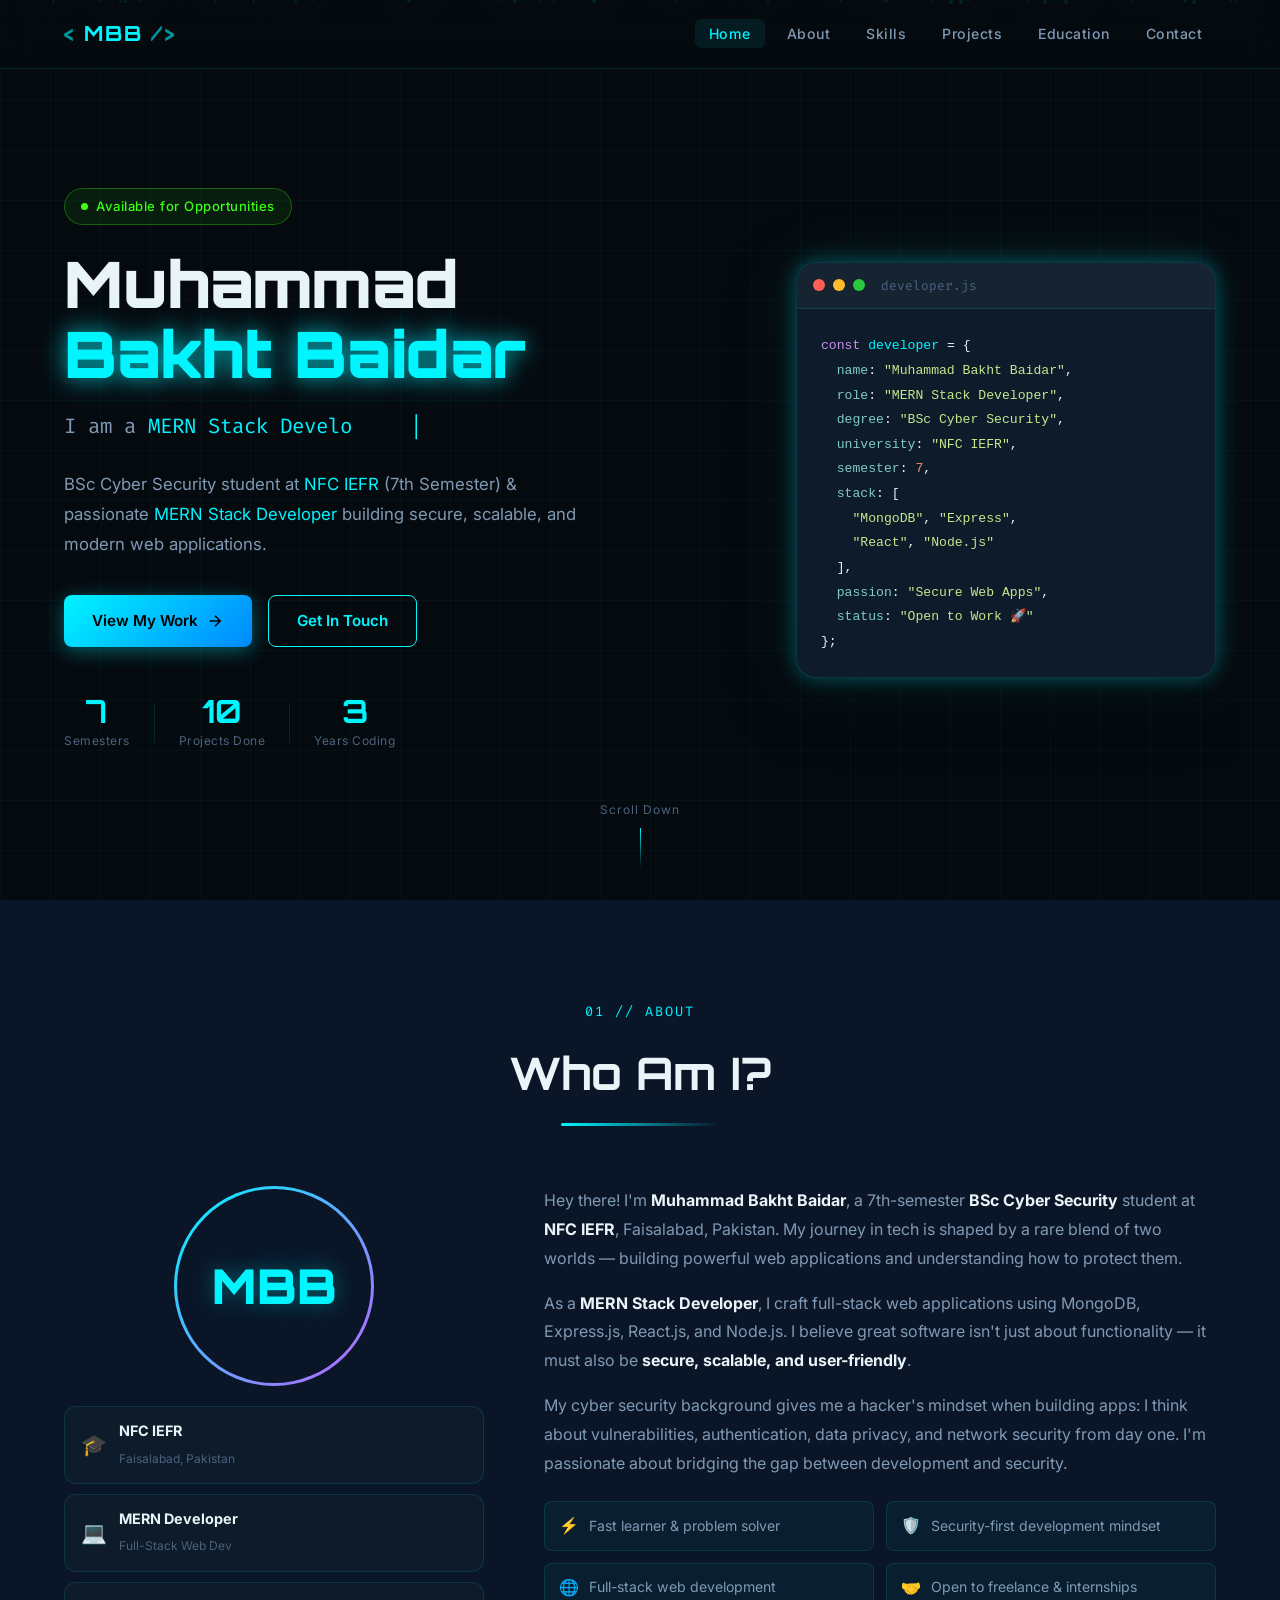
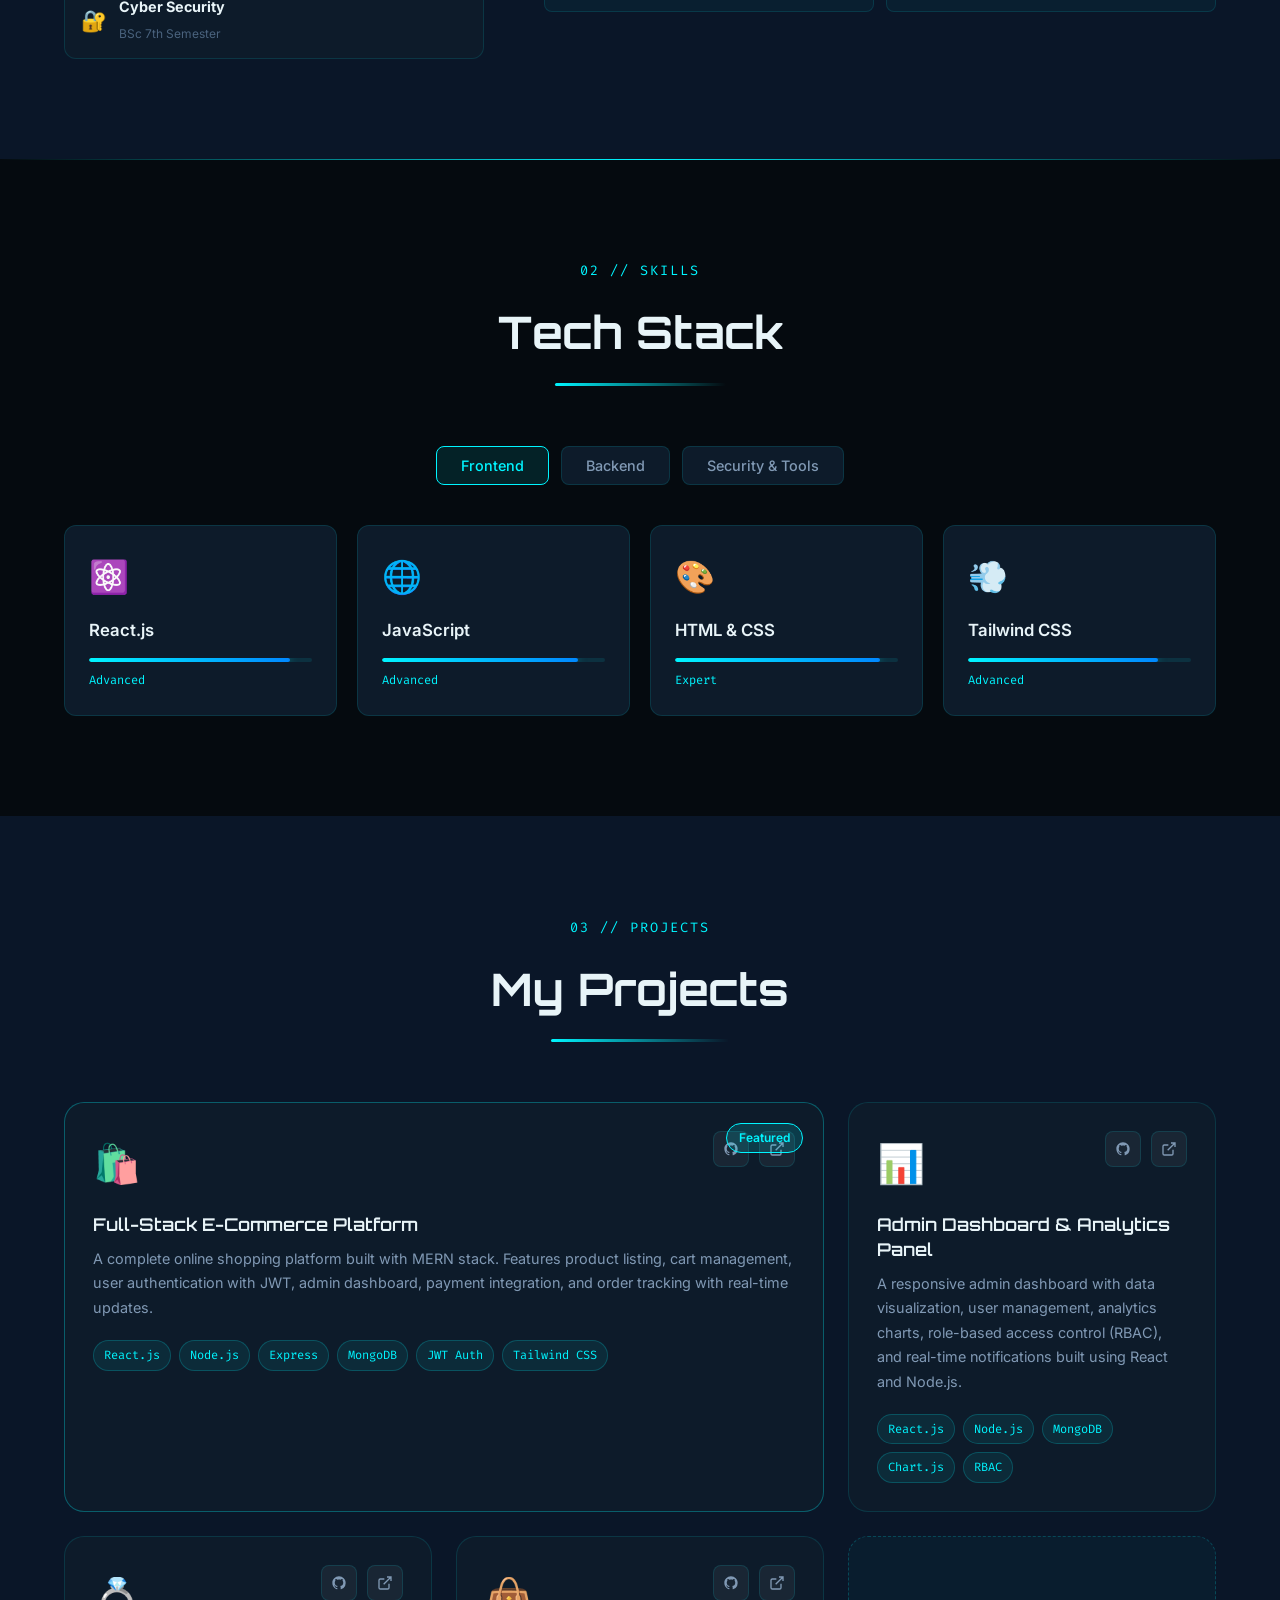
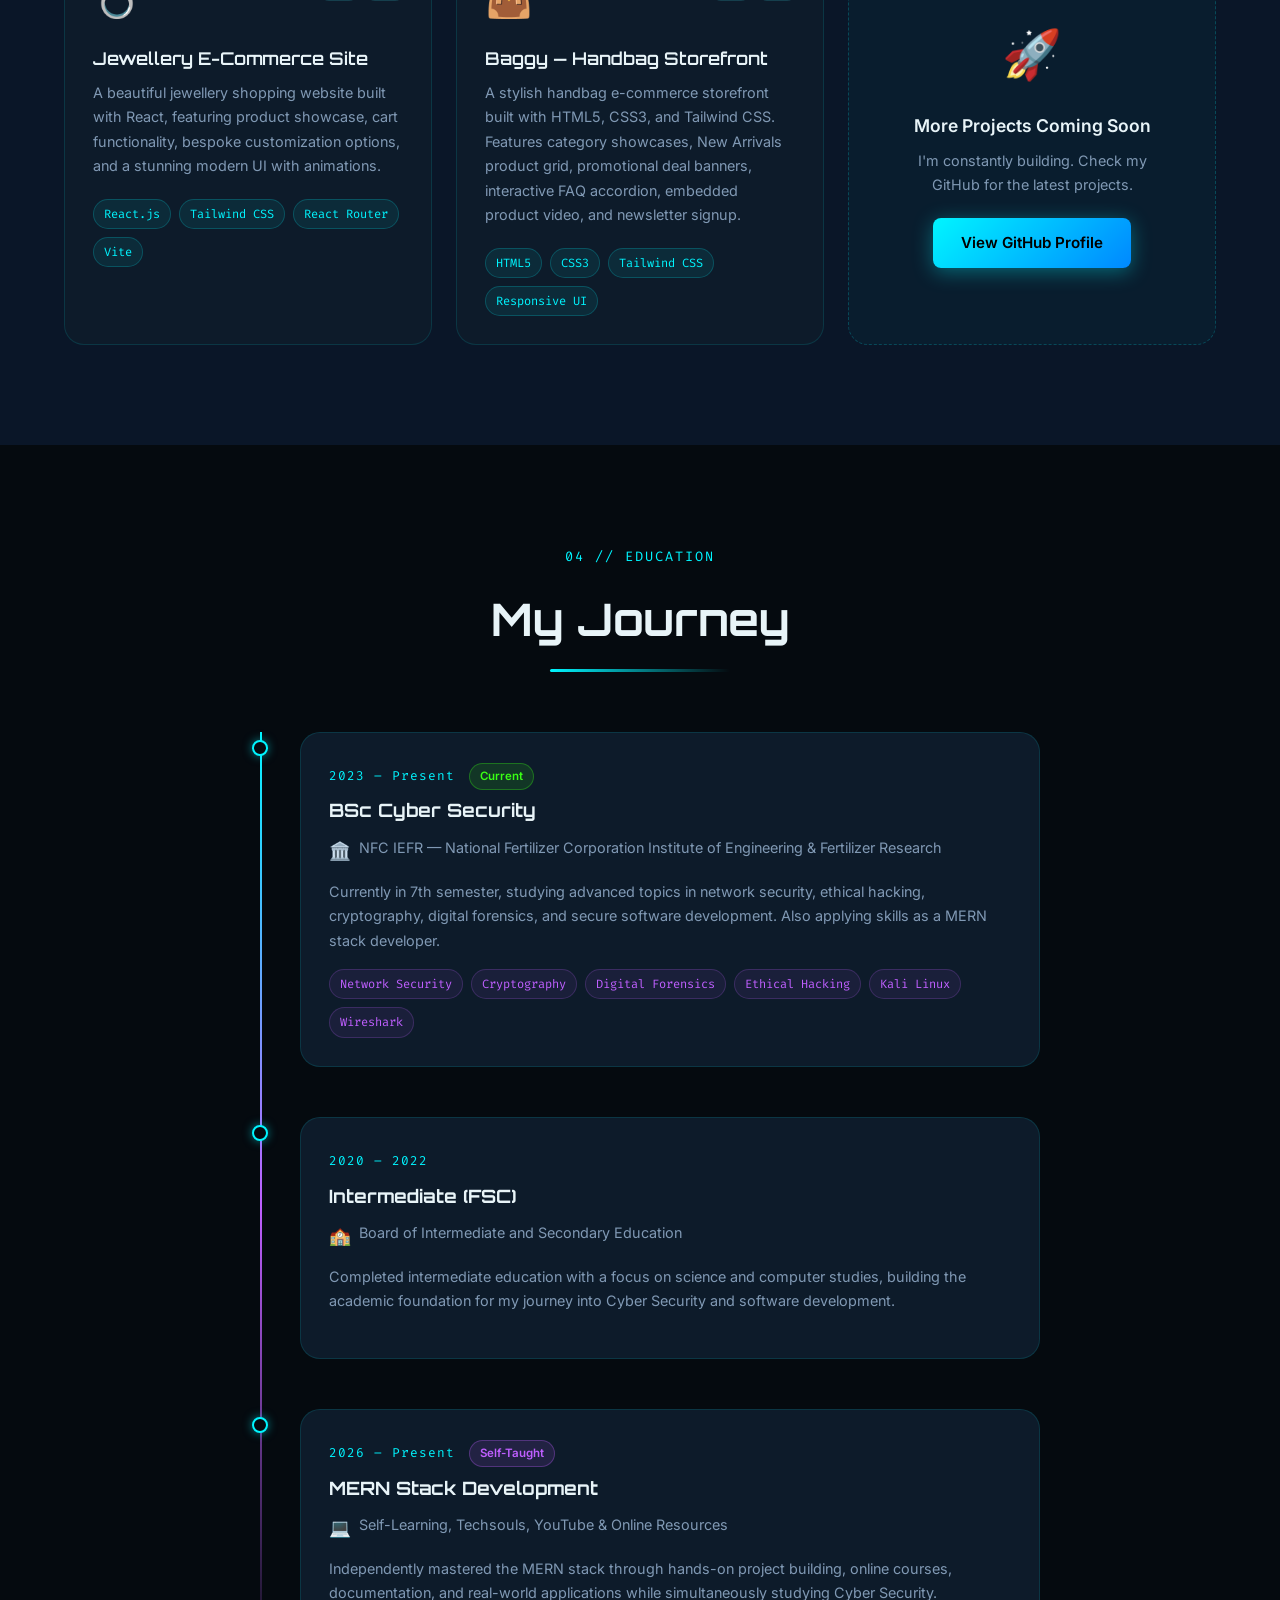
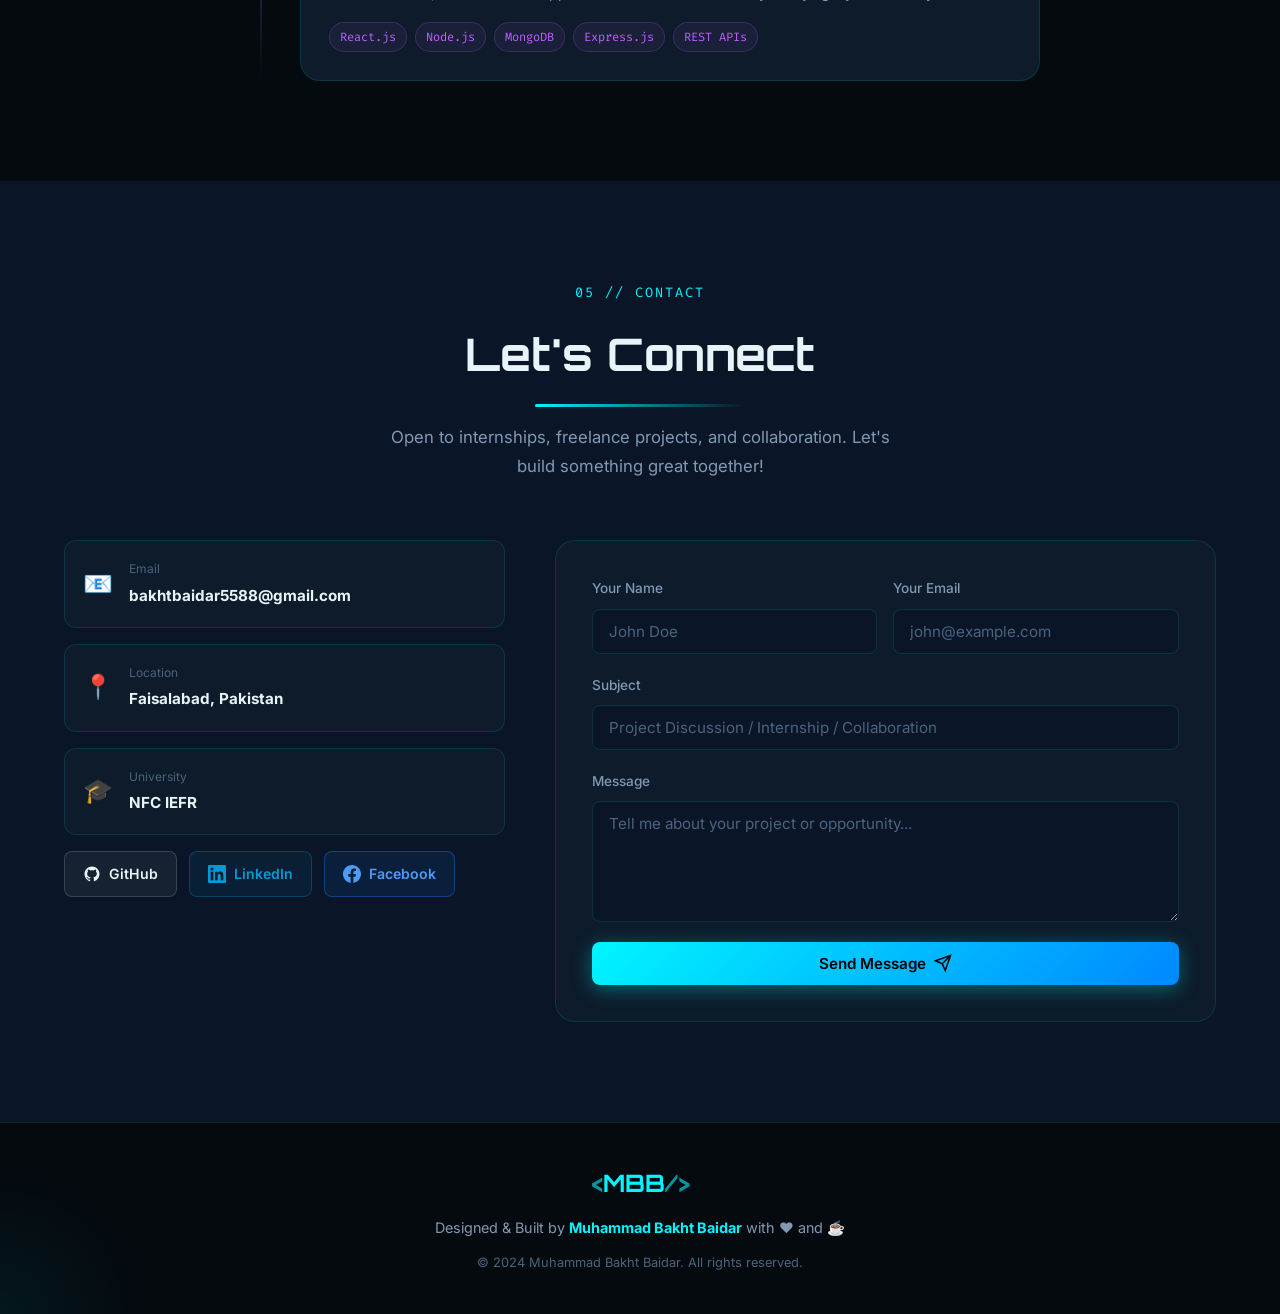
==== index.html @ 55dd8289 "Push portfolio site and Baggy storefront code" ====
<!DOCTYPE html>
<html lang="en">
<head>
  <meta charset="UTF-8" />
  <meta name="viewport" content="width=device-width, initial-scale=1.0" />
  <title>Muhammad Bakht Baidar | MERN Developer & Cyber Security</title>
  <meta name="description" content="Portfolio of Muhammad Bakht Baidar - MERN Stack Developer & BSc Cyber Security Student at NFC IEFR" />
  <link rel="preconnect" href="https://fonts.googleapis.com" />
  <link rel="preconnect" href="https://fonts.gstatic.com" crossorigin />
  <link href="https://fonts.googleapis.com/css2?family=Orbitron:wght@400;600;700;900&family=Inter:wght@300;400;500;600&family=Fira+Code:wght@400;500&display=swap" rel="stylesheet" />
  <link rel="stylesheet" href="style.css" />
</head>
<body>

  <!-- ===== NAVIGATION ===== -->
  <nav class="navbar" id="navbar">
    <div class="nav-container">
      <a href="#home" class="nav-logo">
        <span class="logo-bracket">&lt;</span>
        MBB
        <span class="logo-bracket">/&gt;</span>
      </a>
      <ul class="nav-links" id="navLinks">
        <li><a href="#home" class="nav-link active">Home</a></li>
        <li><a href="#about" class="nav-link">About</a></li>
        <li><a href="#skills" class="nav-link">Skills</a></li>
        <li><a href="#projects" class="nav-link">Projects</a></li>
        <li><a href="#education" class="nav-link">Education</a></li>
        <li><a href="#contact" class="nav-link">Contact</a></li>
      </ul>
      <button class="hamburger" id="hamburger" aria-label="Menu">
        <span></span><span></span><span></span>
      </button>
    </div>
  </nav>

  <!-- ===== HERO SECTION ===== -->
  <section class="hero" id="home">
    <!-- Animated grid background -->
    <div class="hero-grid"></div>
    <!-- Floating particles -->
    <div class="particles" id="particles"></div>

    <div class="hero-content">
      <div class="hero-badge">
        <span class="badge-dot"></span>
        Available for Opportunities
      </div>
      <h1 class="hero-title">
        <span class="title-line">Muhammad</span>
        <span class="title-line neon-text">Bakht Baidar</span>
      </h1>
      <div class="hero-roles">
        <span class="role-static">I am a&nbsp;</span>
        <span class="role-dynamic" id="roleText"></span>
        <span class="cursor-blink">|</span>
      </div>
      <p class="hero-description">
        BSc Cyber Security student at <span class="highlight">NFC IEFR</span> (7th Semester) & 
        passionate <span class="highlight">MERN Stack Developer</span> building secure, 
        scalable, and modern web applications.
      </p>
      <div class="hero-actions">
        <a href="#projects" class="btn btn-primary">
          <span>View My Work</span>
          <svg viewBox="0 0 24 24" fill="none" stroke="currentColor" stroke-width="2"><path d="M5 12h14M12 5l7 7-7 7"/></svg>
        </a>
        <a href="#contact" class="btn btn-outline">Get In Touch</a>
      </div>
      <div class="hero-stats">
        <div class="stat">
          <span class="stat-number" data-target="7">0</span>
          <span class="stat-label">Semesters</span>
        </div>
        <div class="stat-divider"></div>
        <div class="stat">
          <span class="stat-number" data-target="10">0</span>
          <span class="stat-label">Projects Done</span>
        </div>
        <div class="stat-divider"></div>
        <div class="stat">
          <span class="stat-number" data-target="3">0</span>
          <span class="stat-label">Years Coding</span>
        </div>
      </div>
    </div>

    <div class="hero-visual">
      <div class="code-window">
        <div class="code-titlebar">
          <span class="dot red"></span>
          <span class="dot yellow"></span>
          <span class="dot green"></span>
          <span class="file-name">developer.js</span>
        </div>
        <pre class="code-content"><code><span class="c-keyword">const</span> <span class="c-var">developer</span> = {
  <span class="c-prop">name</span>: <span class="c-str">"Muhammad Bakht Baidar"</span>,
  <span class="c-prop">role</span>: <span class="c-str">"MERN Stack Developer"</span>,
  <span class="c-prop">degree</span>: <span class="c-str">"BSc Cyber Security"</span>,
  <span class="c-prop">university</span>: <span class="c-str">"NFC IEFR"</span>,
  <span class="c-prop">semester</span>: <span class="c-num">7</span>,
  <span class="c-prop">stack</span>: [
    <span class="c-str">"MongoDB"</span>, <span class="c-str">"Express"</span>,
    <span class="c-str">"React"</span>, <span class="c-str">"Node.js"</span>
  ],
  <span class="c-prop">passion</span>: <span class="c-str">"Secure Web Apps"</span>,
  <span class="c-prop">status</span>: <span class="c-str">"Open to Work 🚀"</span>
};</code></pre>
      </div>
    </div>

    <div class="scroll-indicator">
      <span>Scroll Down</span>
      <div class="scroll-line"></div>
    </div>
  </section>

  <!-- ===== ABOUT SECTION ===== -->
  <section class="about section" id="about">
    <div class="container">
      <div class="section-header">
        <span class="section-tag">01 // About</span>
        <h2 class="section-title">Who Am I?</h2>
      </div>
      <div class="about-grid">
        <div class="about-avatar-wrap">
          <div class="avatar-ring">
            <div class="avatar-inner">
              <span class="avatar-initials">MBB</span>
            </div>
          </div>
          <div class="avatar-glow"></div>
          <div class="about-info-cards">
            <div class="info-card">
              <span class="info-icon">🎓</span>
              <div>
                <strong>NFC IEFR</strong>
                <small>Faisalabad, Pakistan</small>
              </div>
            </div>
            <div class="info-card">
              <span class="info-icon">💻</span>
              <div>
                <strong>MERN Developer</strong>
                <small>Full-Stack Web Dev</small>
              </div>
            </div>
            <div class="info-card">
              <span class="info-icon">🔐</span>
              <div>
                <strong>Cyber Security</strong>
                <small>BSc 7th Semester</small>
              </div>
            </div>
          </div>
        </div>
        <div class="about-text">
          <p class="about-bio">
            Hey there! I'm <strong>Muhammad Bakht Baidar</strong>, a 7th-semester 
            <strong>BSc Cyber Security</strong> student at <strong>NFC IEFR</strong>, Faisalabad, 
            Pakistan. My journey in tech is shaped by a rare blend of two worlds — 
            building powerful web applications and understanding how to protect them.
          </p>
          <p class="about-bio">
            As a <strong>MERN Stack Developer</strong>, I craft full-stack web applications 
            using MongoDB, Express.js, React.js, and Node.js. I believe great software 
            isn't just about functionality — it must also be <strong>secure, scalable, 
            and user-friendly</strong>.
          </p>
          <p class="about-bio">
            My cyber security background gives me a hacker's mindset when building apps: 
            I think about vulnerabilities, authentication, data privacy, and network security 
            from day one. I'm passionate about bridging the gap between development 
            and security.
          </p>
          <div class="about-highlights">
            <div class="highlight-item">
              <span class="highlight-icon">⚡</span>
              <span>Fast learner & problem solver</span>
            </div>
            <div class="highlight-item">
              <span class="highlight-icon">🛡️</span>
              <span>Security-first development mindset</span>
            </div>
            <div class="highlight-item">
              <span class="highlight-icon">🌐</span>
              <span>Full-stack web development</span>
            </div>
            <div class="highlight-item">
              <span class="highlight-icon">🤝</span>
              <span>Open to freelance & internships</span>
            </div>
          </div>
        </div>
      </div>
    </div>
  </section>

  <!-- ===== SKILLS SECTION ===== -->
  <section class="skills section" id="skills">
    <div class="container">
      <div class="section-header">
        <span class="section-tag">02 // Skills</span>
        <h2 class="section-title">Tech Stack</h2>
      </div>
      <div class="skills-tabs">
        <button class="tab-btn active" data-tab="frontend">Frontend</button>
        <button class="tab-btn" data-tab="backend">Backend</button>
        <button class="tab-btn" data-tab="security">Security & Tools</button>
      </div>
      <div class="skills-panel active" id="tab-frontend">
        <div class="skills-grid">
          <div class="skill-card" style="--delay:0.1s">
            <div class="skill-icon">⚛️</div>
            <div class="skill-name">React.js</div>
            <div class="skill-bar"><div class="skill-fill" data-width="90%"></div></div>
            <div class="skill-level">Advanced</div>
          </div>
          <div class="skill-card" style="--delay:0.2s">
            <div class="skill-icon">🌐</div>
            <div class="skill-name">JavaScript</div>
            <div class="skill-bar"><div class="skill-fill" data-width="88%"></div></div>
            <div class="skill-level">Advanced</div>
          </div>
          <div class="skill-card" style="--delay:0.3s">
            <div class="skill-icon">🎨</div>
            <div class="skill-name">HTML & CSS</div>
            <div class="skill-bar"><div class="skill-fill" data-width="92%"></div></div>
            <div class="skill-level">Expert</div>
          </div>
          <div class="skill-card" style="--delay:0.4s">
            <div class="skill-icon">💨</div>
            <div class="skill-name">Tailwind CSS</div>
            <div class="skill-bar"><div class="skill-fill" data-width="85%"></div></div>
            <div class="skill-level">Advanced</div>
          </div>
        </div>
      </div>
      <div class="skills-panel" id="tab-backend">
        <div class="skills-grid">
          <div class="skill-card" style="--delay:0.1s">
            <div class="skill-icon">🟢</div>
            <div class="skill-name">Node.js</div>
            <div class="skill-bar"><div class="skill-fill" data-width="82%"></div></div>
            <div class="skill-level">Advanced</div>
          </div>
          <div class="skill-card" style="--delay:0.2s">
            <div class="skill-icon">🚂</div>
            <div class="skill-name">Express.js</div>
            <div class="skill-bar"><div class="skill-fill" data-width="80%"></div></div>
            <div class="skill-level">Advanced</div>
          </div>
          <div class="skill-card" style="--delay:0.3s">
            <div class="skill-icon">🍃</div>
            <div class="skill-name">MongoDB</div>
            <div class="skill-bar"><div class="skill-fill" data-width="78%"></div></div>
            <div class="skill-level">Intermediate</div>
          </div>
          <div class="skill-card" style="--delay:0.4s">
            <div class="skill-icon">🔗</div>
            <div class="skill-name">REST APIs</div>
            <div class="skill-bar"><div class="skill-fill" data-width="85%"></div></div>
            <div class="skill-level">Advanced</div>
          </div>
        </div>
      </div>
      <div class="skills-panel" id="tab-security">
        <div class="skills-grid">
          <div class="skill-card" style="--delay:0.1s">
            <div class="skill-icon">🐧</div>
            <div class="skill-name">Kali Linux</div>
            <div class="skill-bar"><div class="skill-fill" data-width="70%"></div></div>
            <div class="skill-level">Intermediate</div>
          </div>
          <div class="skill-card" style="--delay:0.2s">
            <div class="skill-icon">🦈</div>
            <div class="skill-name">Wireshark</div>
            <div class="skill-bar"><div class="skill-fill" data-width="68%"></div></div>
            <div class="skill-level">Intermediate</div>
          </div>
          <div class="skill-card" style="--delay:0.3s">
            <div class="skill-icon">🌐</div>
            <div class="skill-name">Networking</div>
            <div class="skill-bar"><div class="skill-fill" data-width="75%"></div></div>
            <div class="skill-level">Intermediate</div>
          </div>
          <div class="skill-card" style="--delay:0.4s">
            <div class="skill-icon">🐱</div>
            <div class="skill-name">Git & GitHub</div>
            <div class="skill-bar"><div class="skill-fill" data-width="82%"></div></div>
            <div class="skill-level">Advanced</div>
          </div>
        </div>
      </div>
    </div>
  </section>

  <!-- ===== PROJECTS SECTION ===== -->
  <section class="projects section" id="projects">
    <div class="container">
      <div class="section-header">
        <span class="section-tag">03 // Projects</span>
        <h2 class="section-title">My Projects</h2>
      </div>
      <div class="projects-grid">

        <!-- Project 1: E-Commerce -->
        <div class="project-card featured">
          <div class="project-badge">Featured</div>
          <div class="project-header">
            <div class="project-icon">🛍️</div>
            <div class="project-links">
              <a href="https://github.com" target="_blank" class="project-link" title="GitHub">
                <svg viewBox="0 0 24 24" fill="currentColor"><path d="M12 2C6.477 2 2 6.484 2 12.017c0 4.425 2.865 8.18 6.839 9.504.5.092.682-.217.682-.483 0-.237-.008-.868-.013-1.703-2.782.605-3.369-1.343-3.369-1.343-.454-1.158-1.11-1.466-1.11-1.466-.908-.62.069-.608.069-.608 1.003.07 1.531 1.032 1.531 1.032.892 1.53 2.341 1.088 2.91.832.092-.647.35-1.088.636-1.338-2.22-.253-4.555-1.113-4.555-4.951 0-1.093.39-1.988 1.029-2.688-.103-.253-.446-1.272.098-2.65 0 0 .84-.27 2.75 1.026A9.564 9.564 0 0112 6.844c.85.004 1.705.115 2.504.337 1.909-1.296 2.747-1.027 2.747-1.027.546 1.379.202 2.398.1 2.651.64.7 1.028 1.595 1.028 2.688 0 3.848-2.339 4.695-4.566 4.943.359.309.678.92.678 1.855 0 1.338-.012 2.419-.012 2.747 0 .268.18.58.688.482A10.019 10.019 0 0022 12.017C22 6.484 17.522 2 12 2z"/></svg>
              </a>
              <a href="#" target="_blank" class="project-link" title="Live Demo">
                <svg viewBox="0 0 24 24" fill="none" stroke="currentColor" stroke-width="2"><path d="M18 13v6a2 2 0 01-2 2H5a2 2 0 01-2-2V8a2 2 0 012-2h6M15 3h6v6M10 14L21 3"/></svg>
              </a>
            </div>
          </div>
          <h3 class="project-title">Full-Stack E-Commerce Platform</h3>
          <p class="project-desc">
            A complete online shopping platform built with MERN stack. Features product listing, 
            cart management, user authentication with JWT, admin dashboard, payment integration, 
            and order tracking with real-time updates.
          </p>
          <div class="project-tech">
            <span class="tech-tag">React.js</span>
            <span class="tech-tag">Node.js</span>
            <span class="tech-tag">Express</span>
            <span class="tech-tag">MongoDB</span>
            <span class="tech-tag">JWT Auth</span>
            <span class="tech-tag">Tailwind CSS</span>
          </div>
        </div>

        <!-- Project 2: Admin Dashboard -->
        <div class="project-card">
          <div class="project-header">
            <div class="project-icon">📊</div>
            <div class="project-links">
              <a href="https://github.com" target="_blank" class="project-link" title="GitHub">
                <svg viewBox="0 0 24 24" fill="currentColor"><path d="M12 2C6.477 2 2 6.484 2 12.017c0 4.425 2.865 8.18 6.839 9.504.5.092.682-.217.682-.483 0-.237-.008-.868-.013-1.703-2.782.605-3.369-1.343-3.369-1.343-.454-1.158-1.11-1.466-1.11-1.466-.908-.62.069-.608.069-.608 1.003.07 1.531 1.032 1.531 1.032.892 1.53 2.341 1.088 2.91.832.092-.647.35-1.088.636-1.338-2.22-.253-4.555-1.113-4.555-4.951 0-1.093.39-1.988 1.029-2.688-.103-.253-.446-1.272.098-2.65 0 0 .84-.27 2.75 1.026A9.564 9.564 0 0112 6.844c.85.004 1.705.115 2.504.337 1.909-1.296 2.747-1.027 2.747-1.027.546 1.379.202 2.398.1 2.651.64.7 1.028 1.595 1.028 2.688 0 3.848-2.339 4.695-4.566 4.943.359.309.678.92.678 1.855 0 1.338-.012 2.419-.012 2.747 0 .268.18.58.688.482A10.019 10.019 0 0022 12.017C22 6.484 17.522 2 12 2z"/></svg>
              </a>
              <a href="#" target="_blank" class="project-link" title="Live Demo">
                <svg viewBox="0 0 24 24" fill="none" stroke="currentColor" stroke-width="2"><path d="M18 13v6a2 2 0 01-2 2H5a2 2 0 01-2-2V8a2 2 0 012-2h6M15 3h6v6M10 14L21 3"/></svg>
              </a>
            </div>
          </div>
          <h3 class="project-title">Admin Dashboard & Analytics Panel</h3>
          <p class="project-desc">
            A responsive admin dashboard with data visualization, user management, 
            analytics charts, role-based access control (RBAC), and real-time notifications 
            built using React and Node.js.
          </p>
          <div class="project-tech">
            <span class="tech-tag">React.js</span>
            <span class="tech-tag">Node.js</span>
            <span class="tech-tag">MongoDB</span>
            <span class="tech-tag">Chart.js</span>
            <span class="tech-tag">RBAC</span>
          </div>
        </div>

        <!-- Project 3: Jewellery Site -->
        <div class="project-card">
          <div class="project-header">
            <div class="project-icon">💍</div>
            <div class="project-links">
              <a href="https://github.com" target="_blank" class="project-link" title="GitHub">
                <svg viewBox="0 0 24 24" fill="currentColor"><path d="M12 2C6.477 2 2 6.484 2 12.017c0 4.425 2.865 8.18 6.839 9.504.5.092.682-.217.682-.483 0-.237-.008-.868-.013-1.703-2.782.605-3.369-1.343-3.369-1.343-.454-1.158-1.11-1.466-1.11-1.466-.908-.62.069-.608.069-.608 1.003.07 1.531 1.032 1.531 1.032.892 1.53 2.341 1.088 2.91.832.092-.647.35-1.088.636-1.338-2.22-.253-4.555-1.113-4.555-4.951 0-1.093.39-1.988 1.029-2.688-.103-.253-.446-1.272.098-2.65 0 0 .84-.27 2.75 1.026A9.564 9.564 0 0112 6.844c.85.004 1.705.115 2.504.337 1.909-1.296 2.747-1.027 2.747-1.027.546 1.379.202 2.398.1 2.651.64.7 1.028 1.595 1.028 2.688 0 3.848-2.339 4.695-4.566 4.943.359.309.678.92.678 1.855 0 1.338-.012 2.419-.012 2.747 0 .268.18.58.688.482A10.019 10.019 0 0022 12.017C22 6.484 17.522 2 12 2z"/></svg>
              </a>
              <a href="#" target="_blank" class="project-link" title="Live Demo">
                <svg viewBox="0 0 24 24" fill="none" stroke="currentColor" stroke-width="2"><path d="M18 13v6a2 2 0 01-2 2H5a2 2 0 01-2-2V8a2 2 0 012-2h6M15 3h6v6M10 14L21 3"/></svg>
              </a>
            </div>
          </div>
          <h3 class="project-title">Jewellery E-Commerce Site</h3>
          <p class="project-desc">
            A beautiful jewellery shopping website built with React, featuring product 
            showcase, cart functionality, bespoke customization options, and a stunning 
            modern UI with animations.
          </p>
          <div class="project-tech">
            <span class="tech-tag">React.js</span>
            <span class="tech-tag">Tailwind CSS</span>
            <span class="tech-tag">React Router</span>
            <span class="tech-tag">Vite</span>
          </div>
        </div>

        <!-- Project 4: Baggy Handbag Storefront -->
        <div class="project-card">
          <div class="project-header">
            <div class="project-icon">👜</div>
            <div class="project-links">
              <a href="https://github.com" target="_blank" rel="noopener noreferrer" class="project-link" title="GitHub">
                <svg viewBox="0 0 24 24" fill="currentColor"><path d="M12 2C6.477 2 2 6.484 2 12.017c0 4.425 2.865 8.18 6.839 9.504.5.092.682-.217.682-.483 0-.237-.008-.868-.013-1.703-2.782.605-3.369-1.343-3.369-1.343-.454-1.158-1.11-1.466-1.11-1.466-.908-.62.069-.608.069-.608 1.003.07 1.531 1.032 1.531 1.032.892 1.53 2.341 1.088 2.91.832.092-.647.35-1.088.636-1.338-2.22-.253-4.555-1.113-4.555-4.951 0-1.093.39-1.988 1.029-2.688-.103-.253-.446-1.272.098-2.65 0 0 .84-.27 2.75 1.026A9.564 9.564 0 0112 6.844c.85.004 1.705.115 2.504.337 1.909-1.296 2.747-1.027 2.747-1.027.546 1.379.202 2.398.1 2.651.64.7 1.028 1.595 1.028 2.688 0 3.848-2.339 4.695-4.566 4.943.359.309.678.92.678 1.855 0 1.338-.012 2.419-.012 2.747 0 .268.18.58.688.482A10.019 10.019 0 0022 12.017C22 6.484 17.522 2 12 2z"/></svg>
              </a>
              <a href="./projects/bag/bagmain.html" target="_blank" class="project-link" title="Live Demo">
                <svg viewBox="0 0 24 24" fill="none" stroke="currentColor" stroke-width="2"><path d="M18 13v6a2 2 0 01-2 2H5a2 2 0 01-2-2V8a2 2 0 012-2h6M15 3h6v6M10 14L21 3"/></svg>
              </a>
            </div>
          </div>
          <h3 class="project-title">Baggy — Handbag Storefront</h3>
          <p class="project-desc">
            A stylish handbag e-commerce storefront built with HTML5, CSS3, and Tailwind CSS. 
            Features category showcases, New Arrivals product grid, promotional deal banners, 
            interactive FAQ accordion, embedded product video, and newsletter signup.
          </p>
          <div class="project-tech">
            <span class="tech-tag">HTML5</span>
            <span class="tech-tag">CSS3</span>
            <span class="tech-tag">Tailwind CSS</span>
            <span class="tech-tag">Responsive UI</span>
          </div>
        </div>

        <!-- CTA Card -->
        <div class="project-card cta-card">
          <div class="cta-content">
            <div class="cta-icon">🚀</div>
            <h3>More Projects Coming Soon</h3>
            <p>I'm constantly building. Check my GitHub for the latest projects.</p>
            <a href="https://github.com/bakhtbadshah1234567890-a11y" target="_blank" rel="noopener noreferrer" class="btn btn-primary">
              View GitHub Profile
            </a>
          </div>
        </div>

      </div>
    </div>
  </section>

  <!-- ===== EDUCATION SECTION ===== -->
  <section class="education section" id="education">
    <div class="container">
      <div class="section-header">
        <span class="section-tag">04 // Education</span>
        <h2 class="section-title">My Journey</h2>
      </div>
      <div class="timeline">

        <div class="timeline-item">
          <div class="timeline-dot"></div>
          <div class="timeline-content">
            <div class="timeline-year">2023 – Present</div>
            <div class="timeline-badge current">Current</div>
            <h3 class="timeline-title">BSc Cyber Security</h3>
            <div class="timeline-school">
              <span class="school-icon">🏛️</span>
              NFC IEFR — National Fertilizer Corporation Institute of Engineering & Fertilizer Research
            </div>
            <p class="timeline-desc">
              Currently in 7th semester, studying advanced topics in network security, 
              ethical hacking, cryptography, digital forensics, and secure software development. 
              Also applying skills as a MERN stack developer.
            </p>
            <div class="timeline-skills">
              <span>Network Security</span>
              <span>Cryptography</span>
              <span>Digital Forensics</span>
              <span>Ethical Hacking</span>
              <span>Kali Linux</span>
              <span>Wireshark</span>
            </div>
          </div>
        </div>

        <div class="timeline-item">
          <div class="timeline-dot"></div>
          <div class="timeline-content">
            <div class="timeline-year">2020 – 2022</div>
            <h3 class="timeline-title">Intermediate (FSC)</h3>
            <div class="timeline-school">
              <span class="school-icon">🏫</span>
              Board of Intermediate and Secondary Education
            </div>
            <p class="timeline-desc">
              Completed intermediate education with a focus on science and computer studies, 
              building the academic foundation for my journey into Cyber Security and software development.
            </p>
          </div>
        </div>

        <div class="timeline-item">
          <div class="timeline-dot"></div>
          <div class="timeline-content">
            <div class="timeline-year">2026 – Present</div>
            <div class="timeline-badge self">Self-Taught</div>
            <h3 class="timeline-title">MERN Stack Development</h3>
            <div class="timeline-school">
              <span class="school-icon">💻</span>
              Self-Learning, Techsouls, YouTube & Online Resources
            </div>
            <p class="timeline-desc">
              Independently mastered the MERN stack through hands-on project building, 
              online courses, documentation, and real-world applications while simultaneously 
              studying Cyber Security.
            </p>
            <div class="timeline-skills">
              <span>React.js</span>
              <span>Node.js</span>
              <span>MongoDB</span>
              <span>Express.js</span>
              <span>REST APIs</span>
            </div>
          </div>
        </div>

      </div>
    </div>
  </section>

  <!-- ===== CONTACT SECTION ===== -->
  <section class="contact section" id="contact">
    <div class="container">
      <div class="section-header">
        <span class="section-tag">05 // Contact</span>
        <h2 class="section-title">Let's Connect</h2>
        <p class="section-subtitle">
          Open to internships, freelance projects, and collaboration. Let's build something great together!
        </p>
      </div>
      <div class="contact-grid">
        <div class="contact-info">
          <div class="contact-card">
            <div class="contact-icon">📧</div>
            <div class="contact-detail">
              <small>Email</small>
              <strong><a href="mailto:bakhtbaidar5588@gmail.com">bakhtbaidar5588@gmail.com</a></strong>
            </div>
          </div>
          <div class="contact-card">
            <div class="contact-icon">📍</div>
            <div class="contact-detail">
              <small>Location</small>
              <strong>Faisalabad, Pakistan</strong>
            </div>
          </div>
          <div class="contact-card">
            <div class="contact-icon">🎓</div>
            <div class="contact-detail">
              <small>University</small>
              <strong>NFC IEFR</strong>
            </div>
          </div>
          <div class="social-links">
            <a href="https://github.com/bakhtbadshah1234567890-a11y" target="_blank" rel="noopener noreferrer" class="social-btn github" title="GitHub">
              <svg viewBox="0 0 24 24" fill="currentColor"><path d="M12 2C6.477 2 2 6.484 2 12.017c0 4.425 2.865 8.18 6.839 9.504.5.092.682-.217.682-.483 0-.237-.008-.868-.013-1.703-2.782.605-3.369-1.343-3.369-1.343-.454-1.158-1.11-1.466-1.11-1.466-.908-.62.069-.608.069-.608 1.003.07 1.531 1.032 1.531 1.032.892 1.53 2.341 1.088 2.91.832.092-.647.35-1.088.636-1.338-2.22-.253-4.555-1.113-4.555-4.951 0-1.093.39-1.988 1.029-2.688-.103-.253-.446-1.272.098-2.65 0 0 .84-.27 2.75 1.026A9.564 9.564 0 0112 6.844c.85.004 1.705.115 2.504.337 1.909-1.296 2.747-1.027 2.747-1.027.546 1.379.202 2.398.1 2.651.64.7 1.028 1.595 1.028 2.688 0 3.848-2.339 4.695-4.566 4.943.359.309.678.92.678 1.855 0 1.338-.012 2.419-.012 2.747 0 .268.18.58.688.482A10.019 10.019 0 0022 12.017C22 6.484 17.522 2 12 2z"/></svg>
              GitHub
            </a>
            <a href="https://www.linkedin.com/in/muhammad-bakht-baidar-98aa57445/" target="_blank" rel="noopener noreferrer" class="social-btn linkedin" title="LinkedIn">
              <svg viewBox="0 0 24 24" fill="currentColor"><path d="M20.447 20.452h-3.554v-5.569c0-1.328-.027-3.037-1.852-3.037-1.853 0-2.136 1.445-2.136 2.939v5.667H9.351V9h3.414v1.561h.046c.477-.9 1.637-1.85 3.37-1.85 3.601 0 4.267 2.37 4.267 5.455v6.286zM5.337 7.433a2.062 2.062 0 01-2.063-2.065 2.064 2.064 0 112.063 2.065zm1.782 13.019H3.555V9h3.564v11.452zM22.225 0H1.771C.792 0 0 .774 0 1.729v20.542C0 23.227.792 24 1.771 24h20.451C23.2 24 24 23.227 24 22.271V1.729C24 .774 23.2 0 22.222 0h.003z"/></svg>
              LinkedIn
            </a>
            <a href="https://www.facebook.com/profile.php?id=61596166529137" target="_blank" rel="noopener noreferrer" class="social-btn facebook" title="Facebook">
              <svg viewBox="0 0 24 24" fill="currentColor"><path d="M24 12.073c0-6.627-5.373-12-12-12s-12 5.373-12 12c0 5.99 4.388 10.954 10.125 11.854v-8.385H7.078v-3.47h3.047V9.43c0-3.007 1.792-4.669 4.533-4.669 1.312 0 2.686.235 2.686.235v2.953H15.83c-1.491 0-1.956.925-1.956 1.874v2.25h3.328l-.532 3.47h-2.796v8.385C19.612 23.027 24 18.062 24 12.073z"/></svg>
              Facebook
            </a>
          </div>
        </div>
        <div class="contact-form-wrap">
          <form class="contact-form" id="contactForm">
            <div class="form-row">
              <div class="form-group">
                <label for="name">Your Name</label>
                <input type="text" id="name" name="name" placeholder="John Doe" required />
              </div>
              <div class="form-group">
                <label for="email">Your Email</label>
                <input type="email" id="email" name="email" placeholder="john@example.com" required />
              </div>
            </div>
            <div class="form-group">
              <label for="subject">Subject</label>
              <input type="text" id="subject" name="subject" placeholder="Project Discussion / Internship / Collaboration" required />
            </div>
            <div class="form-group">
              <label for="message">Message</label>
              <textarea id="message" name="message" rows="5" placeholder="Tell me about your project or opportunity..." required></textarea>
            </div>
            <button type="submit" class="btn btn-primary btn-full">
              <span>Send Message</span>
              <svg viewBox="0 0 24 24" fill="none" stroke="currentColor" stroke-width="2"><path d="M22 2L11 13M22 2L15 22l-4-9-9-4 20-7z"/></svg>
            </button>
            <div class="form-status" id="formStatus"></div>
          </form>
        </div>
      </div>
    </div>
  </section>

  <!-- ===== FOOTER ===== -->
  <footer class="footer">
    <div class="container">
      <div class="footer-content">
        <div class="footer-logo">
          <span class="logo-bracket">&lt;</span>MBB<span class="logo-bracket">/&gt;</span>
        </div>
        <p class="footer-text">
          Designed & Built by <strong>Muhammad Bakht Baidar</strong> with ❤️ and ☕
        </p>
        <p class="footer-copy">© 2024 Muhammad Bakht Baidar. All rights reserved.</p>
      </div>
    </div>
  </footer>

  <script src="script.js"></script>
</body>
</html>
---- style.css ----
/* ===================================================
   MUHAMMAD BAKHT BAIDAR – PORTFOLIO CSS
   Theme: Dark with Neon Accents (Modern Techy)
=================================================== */

/* ---- CSS VARIABLES ---- */
:root {
  --neon: #00f5ff;
  --neon-green: #39ff14;
  --neon-purple: #bf5fff;
  --bg-primary: #050a0f;
  --bg-secondary: #0a1628;
  --bg-card: #0d1b2a;
  --bg-card-hover: #111f35;
  --text-primary: #e8f4f8;
  --text-secondary: #8099b4;
  --text-muted: #4a637e;
  --border: rgba(0, 245, 255, 0.12);
  --border-hover: rgba(0, 245, 255, 0.4);
  --shadow-neon: 0 0 20px rgba(0, 245, 255, 0.3), 0 0 60px rgba(0, 245, 255, 0.1);
  --radius: 12px;
  --radius-lg: 20px;
  --transition: all 0.3s cubic-bezier(0.4, 0, 0.2, 1);
  --font-display: 'Orbitron', monospace;
  --font-body: 'Inter', sans-serif;
  --font-code: 'Fira Code', monospace;
}

/* ---- RESET & BASE ---- */
*, *::before, *::after {
  box-sizing: border-box;
  margin: 0;
  padding: 0;
}

html {
  scroll-behavior: smooth;
  font-size: 16px;
}

body {
  background: var(--bg-primary);
  color: var(--text-primary);
  font-family: var(--font-body);
  line-height: 1.7;
  overflow-x: hidden;
}

/* Scrollbar */
::-webkit-scrollbar { width: 6px; }
::-webkit-scrollbar-track { background: var(--bg-primary); }
::-webkit-scrollbar-thumb { background: var(--neon); border-radius: 3px; }

/* Selection */
::selection { background: rgba(0, 245, 255, 0.25); color: #fff; }

a { text-decoration: none; color: inherit; }
ul { list-style: none; }
img { max-width: 100%; display: block; }

/* ---- UTILITY ---- */
.container {
  max-width: 1200px;
  margin: 0 auto;
  padding: 0 24px;
}

.section {
  padding: 100px 0;
  position: relative;
}

.highlight { color: var(--neon); }
.neon-text {
  color: var(--neon);
  text-shadow: 0 0 20px rgba(0, 245, 255, 0.6), 0 0 40px rgba(0, 245, 255, 0.3);
}

/* ---- BUTTONS ---- */
.btn {
  display: inline-flex;
  align-items: center;
  gap: 8px;
  padding: 12px 28px;
  border-radius: 8px;
  font-family: var(--font-body);
  font-size: 0.95rem;
  font-weight: 600;
  cursor: pointer;
  transition: var(--transition);
  border: none;
}

.btn svg { width: 18px; height: 18px; }

.btn-primary {
  background: linear-gradient(135deg, var(--neon), #0088ff);
  color: #000;
  box-shadow: 0 4px 20px rgba(0, 245, 255, 0.35);
}
.btn-primary:hover {
  transform: translateY(-2px);
  box-shadow: 0 8px 30px rgba(0, 245, 255, 0.5);
}

.btn-outline {
  background: transparent;
  color: var(--neon);
  border: 1.5px solid var(--neon);
}
.btn-outline:hover {
  background: rgba(0, 245, 255, 0.08);
  transform: translateY(-2px);
  box-shadow: 0 4px 20px rgba(0, 245, 255, 0.2);
}

.btn-full { width: 100%; justify-content: center; }

/* ---- SECTION HEADER ---- */
.section-header {
  text-align: center;
  margin-bottom: 60px;
}

.section-tag {
  font-family: var(--font-code);
  font-size: 0.85rem;
  color: var(--neon);
  letter-spacing: 2px;
  text-transform: uppercase;
  display: block;
  margin-bottom: 12px;
}

.section-title {
  font-family: var(--font-display);
  font-size: clamp(2rem, 4vw, 2.8rem);
  font-weight: 700;
  color: var(--text-primary);
  position: relative;
  display: inline-block;
}

.section-title::after {
  content: '';
  display: block;
  height: 3px;
  width: 60%;
  background: linear-gradient(90deg, var(--neon), transparent);
  margin: 12px auto 0;
  border-radius: 2px;
}

.section-subtitle {
  margin-top: 16px;
  color: var(--text-secondary);
  font-size: 1.05rem;
  max-width: 540px;
  margin-left: auto;
  margin-right: auto;
}

/* ===================================================
   NAVBAR
=================================================== */
.navbar {
  position: fixed;
  top: 0;
  left: 0;
  right: 0;
  z-index: 1000;
  background: rgba(5, 10, 15, 0.7);
  backdrop-filter: blur(16px);
  border-bottom: 1px solid var(--border);
  transition: var(--transition);
}

.navbar.scrolled {
  background: rgba(5, 10, 15, 0.95);
  border-bottom-color: rgba(0, 245, 255, 0.2);
}

.nav-container {
  max-width: 1200px;
  margin: 0 auto;
  padding: 0 24px;
  height: 68px;
  display: flex;
  align-items: center;
  justify-content: space-between;
}

.nav-logo {
  font-family: var(--font-display);
  font-size: 1.3rem;
  font-weight: 700;
  color: var(--neon);
  letter-spacing: 2px;
}

.logo-bracket { opacity: 0.6; }

.nav-links {
  display: flex;
  align-items: center;
  gap: 8px;
}

.nav-link {
  font-size: 0.88rem;
  font-weight: 500;
  color: var(--text-secondary);
  padding: 6px 14px;
  border-radius: 6px;
  transition: var(--transition);
  letter-spacing: 0.5px;
}

.nav-link:hover, .nav-link.active {
  color: var(--neon);
  background: rgba(0, 245, 255, 0.08);
}

.hamburger {
  display: none;
  flex-direction: column;
  gap: 5px;
  background: none;
  border: none;
  cursor: pointer;
  padding: 4px;
}

.hamburger span {
  display: block;
  width: 24px;
  height: 2px;
  background: var(--neon);
  border-radius: 2px;
  transition: var(--transition);
}

/* ===================================================
   HERO
=================================================== */
.hero {
  min-height: 100vh;
  display: flex;
  align-items: center;
  position: relative;
  overflow: hidden;
  padding: 100px 24px 60px;
  max-width: 1200px;
  margin: 0 auto;
  gap: 60px;
}

/* Grid Background */
.hero-grid {
  position: fixed;
  inset: 0;
  z-index: 0;
  background-image:
    linear-gradient(rgba(0, 245, 255, 0.04) 1px, transparent 1px),
    linear-gradient(90deg, rgba(0, 245, 255, 0.04) 1px, transparent 1px);
  background-size: 50px 50px;
  pointer-events: none;
}

/* Particles */
.particles {
  position: fixed;
  inset: 0;
  z-index: 0;
  pointer-events: none;
}

.particle {
  position: absolute;
  width: 2px;
  height: 2px;
  background: var(--neon);
  border-radius: 50%;
  animation: particleFloat linear infinite;
  opacity: 0;
}

@keyframes particleFloat {
  0% { opacity: 0; transform: translateY(100vh) scale(0); }
  10% { opacity: 0.6; }
  90% { opacity: 0.3; }
  100% { opacity: 0; transform: translateY(-100px) scale(1.5); }
}

.hero-content {
  flex: 1;
  position: relative;
  z-index: 1;
}

.hero-badge {
  display: inline-flex;
  align-items: center;
  gap: 8px;
  padding: 6px 16px;
  background: rgba(57, 255, 20, 0.08);
  border: 1px solid rgba(57, 255, 20, 0.3);
  border-radius: 20px;
  font-size: 0.82rem;
  color: var(--neon-green);
  font-weight: 500;
  margin-bottom: 24px;
  letter-spacing: 0.5px;
}

.badge-dot {
  width: 7px;
  height: 7px;
  background: var(--neon-green);
  border-radius: 50%;
  animation: pulse 2s infinite;
}

@keyframes pulse {
  0%, 100% { opacity: 1; transform: scale(1); }
  50% { opacity: 0.5; transform: scale(0.8); }
}

.hero-title {
  font-family: var(--font-display);
  font-size: clamp(2.4rem, 5vw, 4rem);
  font-weight: 900;
  line-height: 1.1;
  margin-bottom: 20px;
}

.title-line {
  display: block;
}

.hero-roles {
  display: flex;
  align-items: center;
  font-size: 1.3rem;
  color: var(--text-secondary);
  margin-bottom: 24px;
  font-family: var(--font-code);
}

.role-dynamic {
  color: var(--neon);
  min-width: 260px;
}

.cursor-blink {
  color: var(--neon);
  animation: blink 1s step-end infinite;
  margin-left: 2px;
}

@keyframes blink {
  0%, 100% { opacity: 1; }
  50% { opacity: 0; }
}

.hero-description {
  color: var(--text-secondary);
  font-size: 1.05rem;
  max-width: 520px;
  margin-bottom: 36px;
  line-height: 1.8;
}

.hero-actions {
  display: flex;
  gap: 16px;
  flex-wrap: wrap;
  margin-bottom: 48px;
}

.hero-stats {
  display: flex;
  align-items: center;
  gap: 24px;
}

.stat { text-align: center; }

.stat-number {
  display: block;
  font-family: var(--font-display);
  font-size: 2rem;
  font-weight: 700;
  color: var(--neon);
  line-height: 1;
}

.stat-label {
  font-size: 0.75rem;
  color: var(--text-muted);
  letter-spacing: 0.5px;
  margin-top: 4px;
  display: block;
}

.stat-divider {
  width: 1px;
  height: 40px;
  background: var(--border);
}

/* Code Window */
.hero-visual {
  flex: 0 0 420px;
  position: relative;
  z-index: 1;
}

.code-window {
  background: var(--bg-card);
  border: 1px solid var(--border);
  border-radius: var(--radius-lg);
  overflow: hidden;
  box-shadow: var(--shadow-neon), 0 20px 60px rgba(0, 0, 0, 0.5);
  animation: floatWindow 6s ease-in-out infinite;
}

@keyframes floatWindow {
  0%, 100% { transform: translateY(0px) rotateX(0deg); }
  50% { transform: translateY(-12px) rotateX(1deg); }
}

.code-titlebar {
  background: rgba(255, 255, 255, 0.04);
  padding: 12px 16px;
  display: flex;
  align-items: center;
  gap: 8px;
  border-bottom: 1px solid var(--border);
}

.dot {
  width: 12px;
  height: 12px;
  border-radius: 50%;
}
.dot.red { background: #ff5f57; }
.dot.yellow { background: #ffbd2e; }
.dot.green { background: #28c840; }

.file-name {
  margin-left: 8px;
  font-family: var(--font-code);
  font-size: 0.8rem;
  color: var(--text-muted);
}

.code-content {
  padding: 24px;
  font-family: var(--font-code);
  font-size: 0.82rem;
  line-height: 1.8;
  overflow: auto;
}

.c-keyword { color: #c792ea; }
.c-var { color: var(--neon); }
.c-prop { color: #80cbc4; }
.c-str { color: #c3e88d; }
.c-num { color: #f78c6c; }

/* Scroll Indicator */
.scroll-indicator {
  position: absolute;
  bottom: 32px;
  left: 50%;
  transform: translateX(-50%);
  display: flex;
  flex-direction: column;
  align-items: center;
  gap: 8px;
  color: var(--text-muted);
  font-size: 0.75rem;
  letter-spacing: 1px;
  z-index: 1;
  animation: fadeInUp 1s 1.5s both;
}

.scroll-line {
  width: 1px;
  height: 40px;
  background: linear-gradient(to bottom, var(--neon), transparent);
  animation: scrollPulse 2s ease-in-out infinite;
}

@keyframes scrollPulse {
  0%, 100% { opacity: 1; transform: scaleY(1); }
  50% { opacity: 0.4; transform: scaleY(0.6); }
}

@keyframes fadeInUp {
  from { opacity: 0; transform: translateX(-50%) translateY(20px); }
  to { opacity: 1; transform: translateX(-50%) translateY(0); }
}

/* ===================================================
   ABOUT
=================================================== */
.about { background: var(--bg-secondary); }

.about-grid {
  display: grid;
  grid-template-columns: 1fr 1.6fr;
  gap: 60px;
  align-items: start;
}

.about-avatar-wrap {
  position: relative;
  display: flex;
  flex-direction: column;
  align-items: center;
  gap: 20px;
}

.avatar-ring {
  width: 200px;
  height: 200px;
  border-radius: 50%;
  background: linear-gradient(135deg, var(--neon), var(--neon-purple));
  padding: 3px;
  position: relative;
  animation: rotate 8s linear infinite;
}

@keyframes rotate {
  from { background: linear-gradient(135deg, var(--neon), var(--neon-purple)); }
}

.avatar-inner {
  width: 100%;
  height: 100%;
  border-radius: 50%;
  background: var(--bg-secondary);
  display: flex;
  align-items: center;
  justify-content: center;
}

.avatar-initials {
  font-family: var(--font-display);
  font-size: 3rem;
  font-weight: 900;
  color: var(--neon);
  text-shadow: var(--shadow-neon);
}

.avatar-glow {
  position: absolute;
  top: 50%;
  left: 50%;
  transform: translate(-50%, -50%);
  width: 240px;
  height: 240px;
  border-radius: 50%;
  background: radial-gradient(circle, rgba(0, 245, 255, 0.15), transparent 70%);
  pointer-events: none;
  z-index: -1;
}

.about-info-cards {
  display: flex;
  flex-direction: column;
  gap: 10px;
  width: 100%;
}

.info-card {
  display: flex;
  align-items: center;
  gap: 12px;
  padding: 12px 16px;
  background: var(--bg-card);
  border: 1px solid var(--border);
  border-radius: var(--radius);
  transition: var(--transition);
}

.info-card:hover {
  border-color: var(--border-hover);
  box-shadow: 0 4px 16px rgba(0, 245, 255, 0.1);
}

.info-icon { font-size: 1.3rem; }

.info-card strong {
  display: block;
  font-size: 0.9rem;
  color: var(--text-primary);
}

.info-card small {
  font-size: 0.75rem;
  color: var(--text-muted);
}

.about-bio {
  color: var(--text-secondary);
  font-size: 1rem;
  margin-bottom: 16px;
  line-height: 1.8;
}

.about-bio strong { color: var(--text-primary); }

.about-highlights {
  display: grid;
  grid-template-columns: 1fr 1fr;
  gap: 12px;
  margin-top: 24px;
}

.highlight-item {
  display: flex;
  align-items: center;
  gap: 10px;
  padding: 10px 14px;
  background: rgba(0, 245, 255, 0.04);
  border: 1px solid var(--border);
  border-radius: 8px;
  font-size: 0.88rem;
  color: var(--text-secondary);
  transition: var(--transition);
}

.highlight-item:hover {
  border-color: var(--border-hover);
  color: var(--text-primary);
}

.highlight-icon { font-size: 1rem; }

/* ===================================================
   SKILLS
=================================================== */
.skills {
  background: var(--bg-primary);
  position: relative;
  overflow: hidden;
}

.skills::before {
  content: '';
  position: absolute;
  top: 0; left: 0; right: 0;
  height: 1px;
  background: linear-gradient(90deg, transparent, var(--neon), transparent);
}

.skills-tabs {
  display: flex;
  gap: 12px;
  justify-content: center;
  margin-bottom: 40px;
  flex-wrap: wrap;
}

.tab-btn {
  padding: 10px 24px;
  background: var(--bg-card);
  border: 1px solid var(--border);
  border-radius: 8px;
  color: var(--text-secondary);
  font-family: var(--font-body);
  font-size: 0.9rem;
  font-weight: 500;
  cursor: pointer;
  transition: var(--transition);
}

.tab-btn.active, .tab-btn:hover {
  background: rgba(0, 245, 255, 0.1);
  border-color: var(--neon);
  color: var(--neon);
}

.skills-panel {
  display: none;
}

.skills-panel.active {
  display: block;
  animation: fadeInUp2 0.4s ease;
}

@keyframes fadeInUp2 {
  from { opacity: 0; transform: translateY(16px); }
  to { opacity: 1; transform: translateY(0); }
}

.skills-grid {
  display: grid;
  grid-template-columns: repeat(auto-fit, minmax(240px, 1fr));
  gap: 20px;
}

.skill-card {
  background: var(--bg-card);
  border: 1px solid var(--border);
  border-radius: var(--radius);
  padding: 24px;
  transition: var(--transition);
  animation: fadeInUp2 0.4s var(--delay, 0s) both;
}

.skill-card:hover {
  border-color: var(--border-hover);
  transform: translateY(-4px);
  box-shadow: 0 8px 30px rgba(0, 245, 255, 0.1);
}

.skill-icon {
  font-size: 2rem;
  margin-bottom: 12px;
}

.skill-name {
  font-weight: 600;
  font-size: 1.05rem;
  color: var(--text-primary);
  margin-bottom: 14px;
}

.skill-bar {
  height: 4px;
  background: rgba(0, 245, 255, 0.1);
  border-radius: 2px;
  overflow: hidden;
  margin-bottom: 8px;
}

.skill-fill {
  height: 100%;
  background: linear-gradient(90deg, var(--neon), #0088ff);
  border-radius: 2px;
  width: 0%;
  transition: width 1.2s cubic-bezier(0.4, 0, 0.2, 1);
  box-shadow: 0 0 8px rgba(0, 245, 255, 0.5);
}

.skill-level {
  font-size: 0.75rem;
  color: var(--neon);
  font-family: var(--font-code);
}

/* ===================================================
   PROJECTS
=================================================== */
.projects { background: var(--bg-secondary); }

.projects-grid {
  display: grid;
  grid-template-columns: repeat(auto-fit, minmax(320px, 1fr));
  gap: 24px;
}

.project-card {
  background: var(--bg-card);
  border: 1px solid var(--border);
  border-radius: var(--radius-lg);
  padding: 28px;
  transition: var(--transition);
  position: relative;
  overflow: hidden;
}

.project-card::before {
  content: '';
  position: absolute;
  top: 0; left: 0; right: 0;
  height: 2px;
  background: linear-gradient(90deg, var(--neon), var(--neon-purple));
  opacity: 0;
  transition: var(--transition);
}

.project-card:hover::before { opacity: 1; }

.project-card:hover {
  border-color: var(--border-hover);
  transform: translateY(-6px);
  box-shadow: 0 16px 40px rgba(0, 245, 255, 0.12);
}

.project-card.featured {
  border-color: rgba(0, 245, 255, 0.3);
  grid-column: span 2;
}

.project-badge {
  position: absolute;
  top: 20px;
  right: 20px;
  padding: 4px 12px;
  background: rgba(0, 245, 255, 0.15);
  border: 1px solid var(--neon);
  border-radius: 20px;
  font-size: 0.75rem;
  color: var(--neon);
  font-weight: 600;
}

.project-header {
  display: flex;
  align-items: flex-start;
  justify-content: space-between;
  margin-bottom: 16px;
}

.project-icon { font-size: 2.4rem; }

.project-links {
  display: flex;
  gap: 10px;
}

.project-link {
  display: flex;
  align-items: center;
  justify-content: center;
  width: 36px;
  height: 36px;
  background: rgba(255, 255, 255, 0.05);
  border: 1px solid var(--border);
  border-radius: 8px;
  color: var(--text-secondary);
  transition: var(--transition);
}

.project-link svg { width: 16px; height: 16px; }

.project-link:hover {
  color: var(--neon);
  border-color: var(--neon);
  background: rgba(0, 245, 255, 0.1);
}

.project-title {
  font-family: var(--font-display);
  font-size: 1.1rem;
  font-weight: 600;
  color: var(--text-primary);
  margin-bottom: 10px;
  line-height: 1.4;
}

.project-desc {
  color: var(--text-secondary);
  font-size: 0.9rem;
  line-height: 1.7;
  margin-bottom: 20px;
}

.project-tech {
  display: flex;
  flex-wrap: wrap;
  gap: 8px;
}

.tech-tag {
  padding: 4px 10px;
  background: rgba(0, 245, 255, 0.07);
  border: 1px solid rgba(0, 245, 255, 0.2);
  border-radius: 20px;
  font-size: 0.75rem;
  font-family: var(--font-code);
  color: var(--neon);
}

/* CTA Card */
.cta-card {
  display: flex;
  align-items: center;
  justify-content: center;
  border-style: dashed;
  border-color: rgba(0, 245, 255, 0.2);
  background: rgba(0, 245, 255, 0.03);
}

.cta-content {
  text-align: center;
  padding: 20px;
}

.cta-icon { font-size: 3rem; margin-bottom: 16px; }

.cta-content h3 {
  font-size: 1.1rem;
  font-weight: 600;
  margin-bottom: 8px;
  color: var(--text-primary);
}

.cta-content p {
  color: var(--text-secondary);
  font-size: 0.9rem;
  margin-bottom: 20px;
}

/* ===================================================
   EDUCATION / TIMELINE
=================================================== */
.education { background: var(--bg-primary); }

.timeline {
  position: relative;
  padding-left: 60px;
  max-width: 800px;
  margin: 0 auto;
}

.timeline::before {
  content: '';
  position: absolute;
  left: 20px;
  top: 0;
  bottom: 0;
  width: 2px;
  background: linear-gradient(to bottom, var(--neon), var(--neon-purple), transparent);
}

.timeline-item {
  position: relative;
  margin-bottom: 50px;
}

.timeline-item:last-child { margin-bottom: 0; }

.timeline-dot {
  position: absolute;
  left: -48px;
  top: 8px;
  width: 16px;
  height: 16px;
  border-radius: 50%;
  background: var(--bg-primary);
  border: 2px solid var(--neon);
  box-shadow: 0 0 10px rgba(0, 245, 255, 0.5);
}

.timeline-content {
  background: var(--bg-card);
  border: 1px solid var(--border);
  border-radius: var(--radius-lg);
  padding: 28px;
  transition: var(--transition);
}

.timeline-content:hover {
  border-color: var(--border-hover);
  box-shadow: 0 8px 30px rgba(0, 245, 255, 0.08);
}

.timeline-year {
  font-family: var(--font-code);
  font-size: 0.8rem;
  color: var(--neon);
  letter-spacing: 1px;
  margin-bottom: 8px;
  display: inline-block;
}

.timeline-badge {
  display: inline-block;
  padding: 3px 10px;
  border-radius: 20px;
  font-size: 0.72rem;
  font-weight: 600;
  margin-left: 10px;
}

.timeline-badge.current {
  background: rgba(57, 255, 20, 0.12);
  color: var(--neon-green);
  border: 1px solid rgba(57, 255, 20, 0.3);
}

.timeline-badge.self {
  background: rgba(191, 95, 255, 0.12);
  color: var(--neon-purple);
  border: 1px solid rgba(191, 95, 255, 0.3);
}

.timeline-title {
  font-family: var(--font-display);
  font-size: 1.15rem;
  font-weight: 700;
  color: var(--text-primary);
  margin-bottom: 10px;
}

.timeline-school {
  display: flex;
  align-items: flex-start;
  gap: 8px;
  color: var(--text-secondary);
  font-size: 0.9rem;
  margin-bottom: 14px;
}

.school-icon { font-size: 1.1rem; flex-shrink: 0; }

.timeline-desc {
  color: var(--text-secondary);
  font-size: 0.9rem;
  line-height: 1.7;
  margin-bottom: 16px;
}

.timeline-skills {
  display: flex;
  flex-wrap: wrap;
  gap: 8px;
}

.timeline-skills span {
  padding: 4px 10px;
  background: rgba(191, 95, 255, 0.08);
  border: 1px solid rgba(191, 95, 255, 0.2);
  border-radius: 20px;
  font-size: 0.75rem;
  color: var(--neon-purple);
  font-family: var(--font-code);
}

/* ===================================================
   CONTACT
=================================================== */
.contact { background: var(--bg-secondary); }

.contact-grid {
  display: grid;
  grid-template-columns: 1fr 1.5fr;
  gap: 50px;
  align-items: start;
}

.contact-info {
  display: flex;
  flex-direction: column;
  gap: 16px;
}

.contact-card {
  display: flex;
  align-items: center;
  gap: 16px;
  padding: 18px;
  background: var(--bg-card);
  border: 1px solid var(--border);
  border-radius: var(--radius);
  transition: var(--transition);
}

.contact-card:hover {
  border-color: var(--border-hover);
  box-shadow: 0 4px 16px rgba(0, 245, 255, 0.08);
}

.contact-icon { font-size: 1.5rem; }

.contact-detail small {
  display: block;
  font-size: 0.75rem;
  color: var(--text-muted);
  margin-bottom: 2px;
}

.contact-detail strong {
  font-size: 0.95rem;
  color: var(--text-primary);
}

.social-links {
  display: flex;
  gap: 12px;
  flex-wrap: wrap;
}

.social-btn {
  display: inline-flex;
  align-items: center;
  gap: 8px;
  padding: 10px 18px;
  border-radius: 8px;
  font-size: 0.88rem;
  font-weight: 600;
  transition: var(--transition);
  border: 1px solid;
}

.social-btn svg { width: 18px; height: 18px; }

.social-btn.github {
  background: rgba(255, 255, 255, 0.05);
  border-color: rgba(255, 255, 255, 0.15);
  color: var(--text-primary);
}
.social-btn.github:hover {
  background: rgba(255, 255, 255, 0.1);
  border-color: rgba(255, 255, 255, 0.4);
}

.social-btn.linkedin {
  background: rgba(0, 119, 181, 0.1);
  border-color: rgba(0, 119, 181, 0.4);
  color: #0a98d1;
}
.social-btn.linkedin:hover {
  background: rgba(0, 119, 181, 0.2);
}

.social-btn.facebook {
  background: rgba(24, 119, 242, 0.1);
  border-color: rgba(24, 119, 242, 0.4);
  color: #4f9af5;
}
.social-btn.facebook:hover {
  background: rgba(24, 119, 242, 0.2);
}

/* Contact Form */
.contact-form-wrap {
  background: var(--bg-card);
  border: 1px solid var(--border);
  border-radius: var(--radius-lg);
  padding: 36px;
}

.contact-form {
  display: flex;
  flex-direction: column;
  gap: 20px;
}

.form-row {
  display: grid;
  grid-template-columns: 1fr 1fr;
  gap: 16px;
}

.form-group {
  display: flex;
  flex-direction: column;
  gap: 8px;
}

.form-group label {
  font-size: 0.85rem;
  font-weight: 500;
  color: var(--text-secondary);
}

.form-group input,
.form-group textarea {
  background: var(--bg-secondary);
  border: 1px solid var(--border);
  border-radius: 8px;
  padding: 12px 16px;
  color: var(--text-primary);
  font-family: var(--font-body);
  font-size: 0.95rem;
  transition: var(--transition);
  resize: vertical;
}

.form-group input::placeholder,
.form-group textarea::placeholder {
  color: var(--text-muted);
}

.form-group input:focus,
.form-group textarea:focus {
  outline: none;
  border-color: var(--neon);
  box-shadow: 0 0 0 3px rgba(0, 245, 255, 0.1);
}

.form-status {
  font-size: 0.9rem;
  text-align: center;
  padding: 10px;
  border-radius: 8px;
  display: none;
}

.form-status.success {
  display: block;
  background: rgba(57, 255, 20, 0.1);
  color: var(--neon-green);
  border: 1px solid rgba(57, 255, 20, 0.3);
}

.form-status.error {
  display: block;
  background: rgba(255, 95, 87, 0.1);
  color: #ff5f57;
  border: 1px solid rgba(255, 95, 87, 0.3);
}

/* ===================================================
   FOOTER
=================================================== */
.footer {
  background: var(--bg-primary);
  border-top: 1px solid var(--border);
  padding: 40px 0;
}

.footer-content {
  text-align: center;
  display: flex;
  flex-direction: column;
  align-items: center;
  gap: 12px;
}

.footer-logo {
  font-family: var(--font-display);
  font-size: 1.5rem;
  font-weight: 700;
  color: var(--neon);
}

.footer-text {
  color: var(--text-secondary);
  font-size: 0.9rem;
}

.footer-text strong { color: var(--neon); }

.footer-copy {
  font-size: 0.8rem;
  color: var(--text-muted);
}

/* ===================================================
   RESPONSIVE
=================================================== */
@media (max-width: 1024px) {
  .hero {
    flex-direction: column;
    text-align: center;
    padding: 120px 24px 80px;
    gap: 50px;
  }

  .hero-visual { flex: none; width: 100%; max-width: 440px; margin: 0 auto; }
  .hero-roles { justify-content: center; }
  .hero-description { margin-left: auto; margin-right: auto; }
  .hero-actions { justify-content: center; }
  .hero-stats { justify-content: center; }

  .about-grid { grid-template-columns: 1fr; gap: 40px; }
  .about-avatar-wrap { flex-direction: row; flex-wrap: wrap; justify-content: center; }

  .contact-grid { grid-template-columns: 1fr; }

  .project-card.featured { grid-column: span 1; }
}

@media (max-width: 768px) {
  .nav-links {
    display: none;
    flex-direction: column;
    position: absolute;
    top: 68px;
    left: 0;
    right: 0;
    background: var(--bg-secondary);
    border-bottom: 1px solid var(--border);
    padding: 20px;
    gap: 4px;
  }

  .nav-links.open { display: flex; }
  .hamburger { display: flex; }

  .section { padding: 70px 0; }
  .hero { padding-top: 90px; }

  .about-highlights { grid-template-columns: 1fr; }
  .form-row { grid-template-columns: 1fr; }

  .contact-form-wrap { padding: 24px; }

  .timeline { padding-left: 40px; }

  .hero-stats { gap: 16px; }
  .stat-number { font-size: 1.6rem; }

  .projects-grid { grid-template-columns: 1fr; }

  .hero-roles { font-size: 1rem; }
  .role-dynamic { min-width: 200px; }
}

@media (max-width: 480px) {
  .hero-title { font-size: 2rem; }
  .hero-roles { font-size: 0.9rem; flex-wrap: wrap; justify-content: center; }
  .role-dynamic { min-width: auto; }
  .social-links { flex-direction: column; }
  .social-btn { justify-content: center; }
}
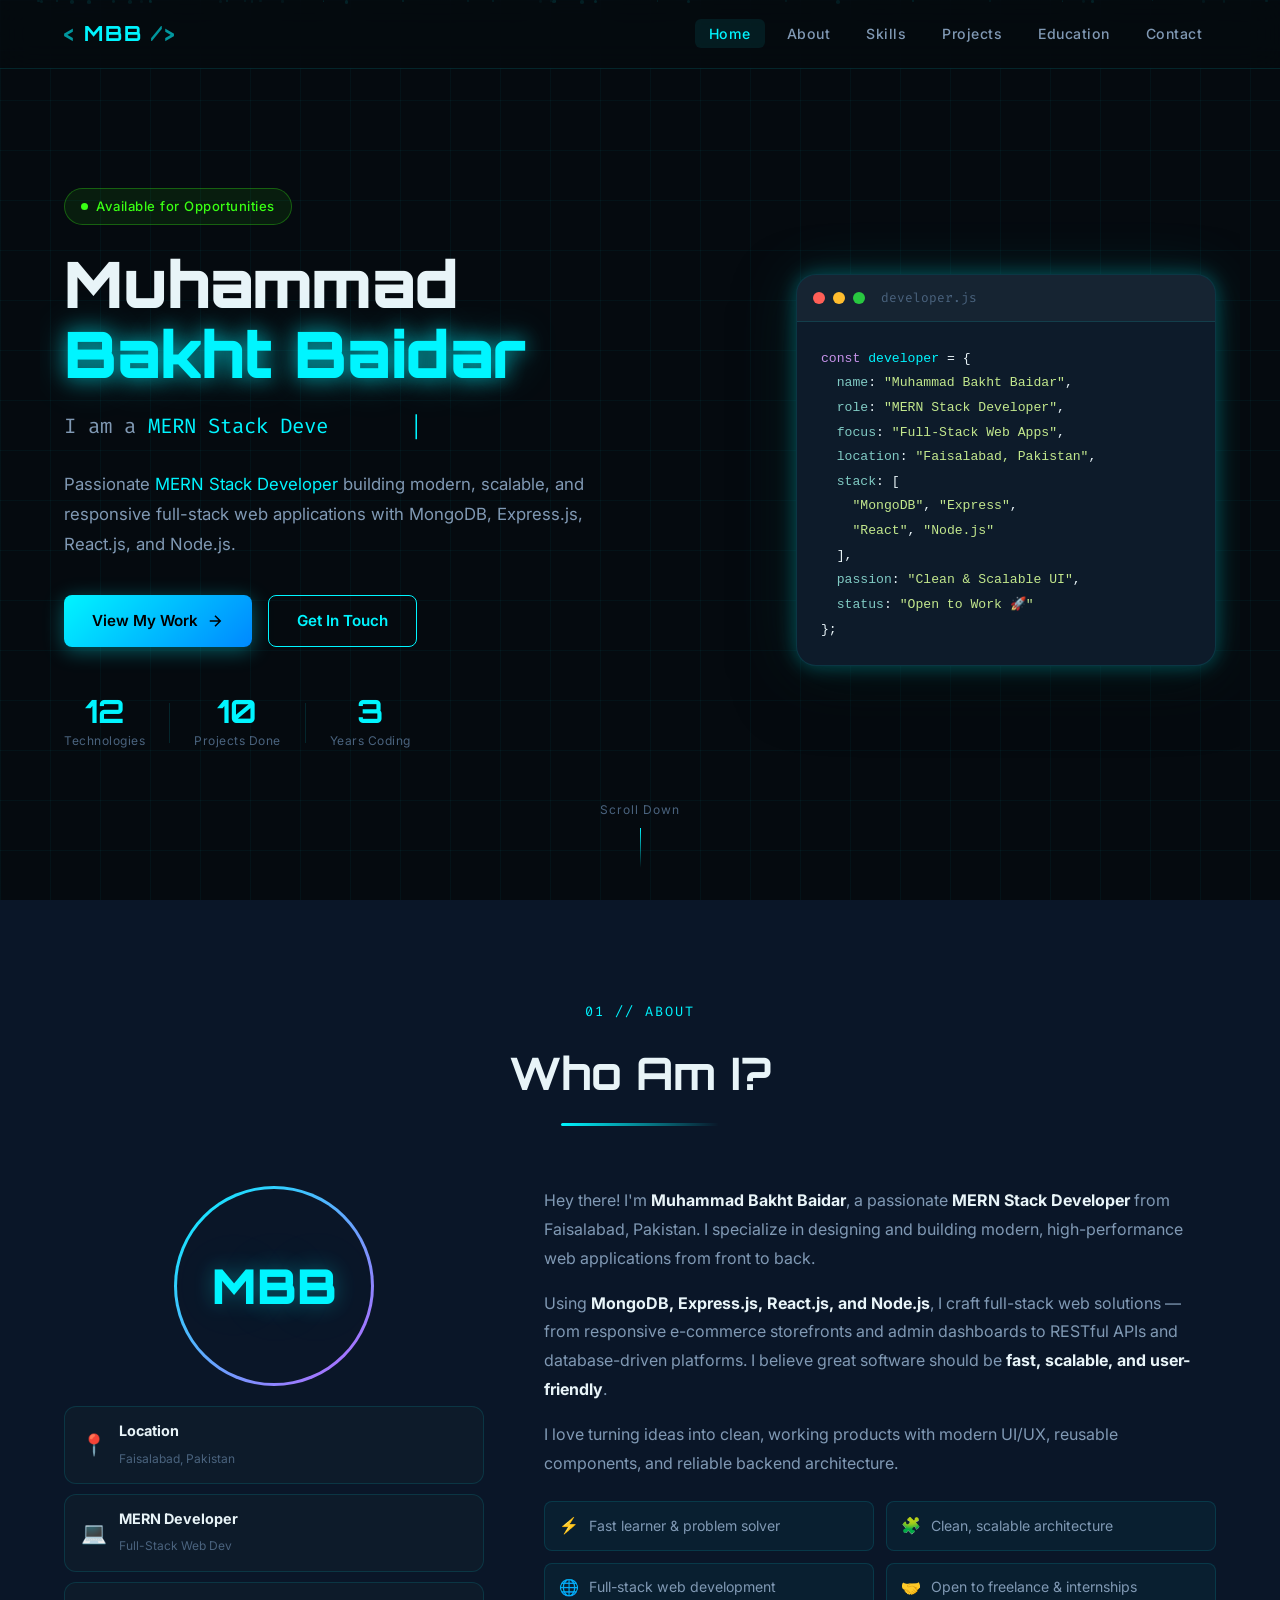
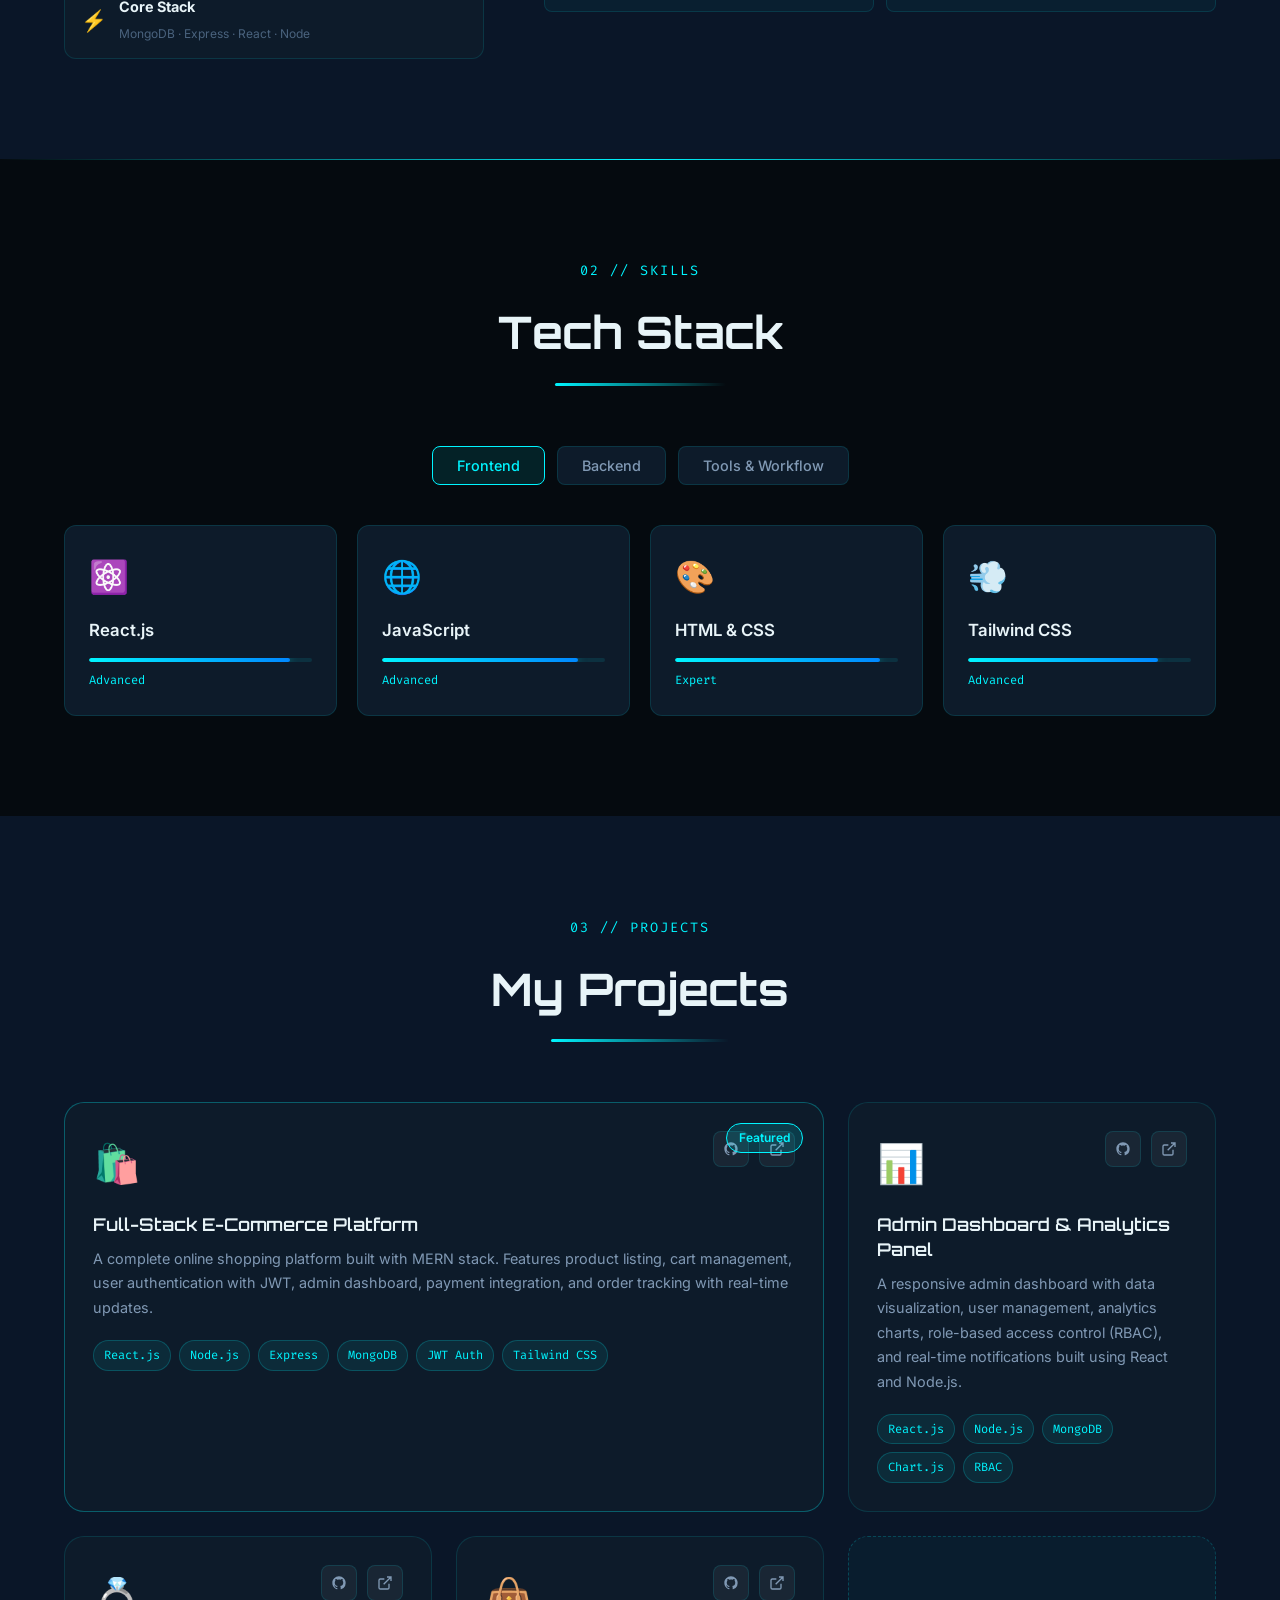
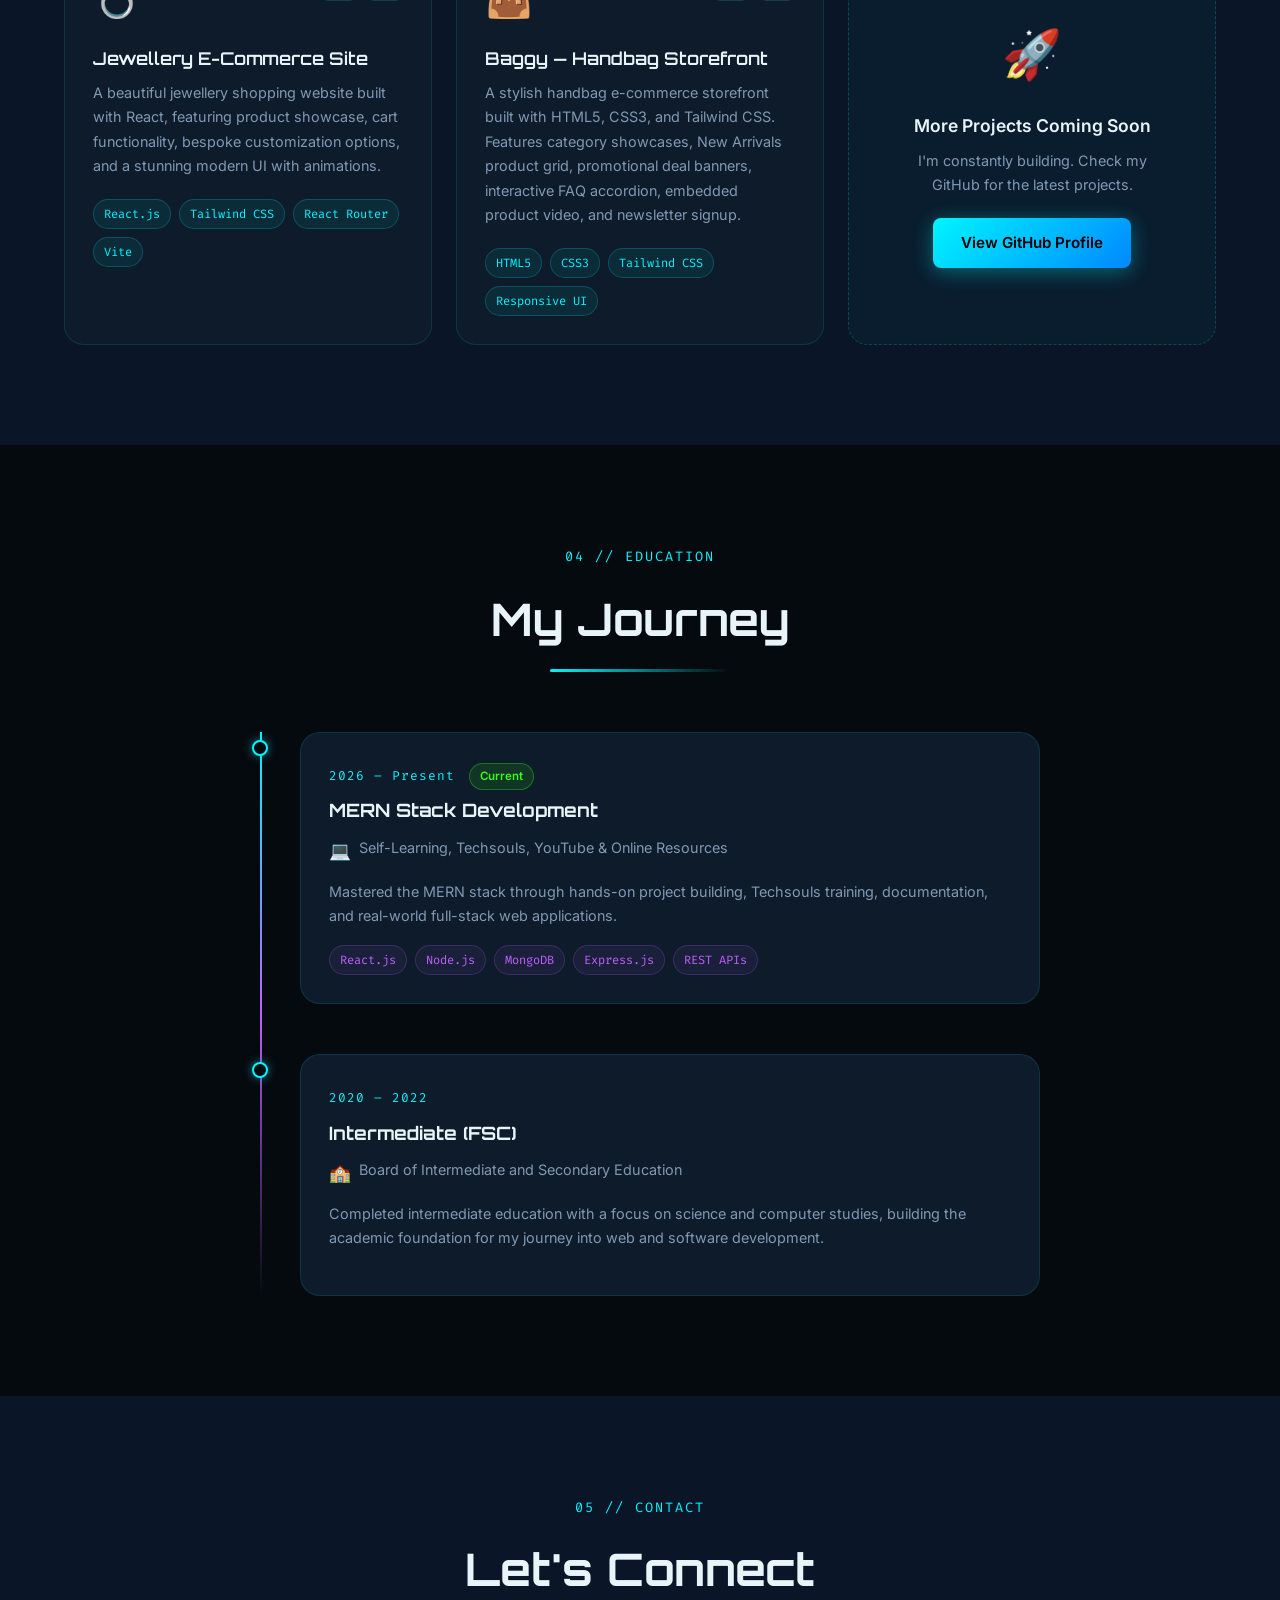
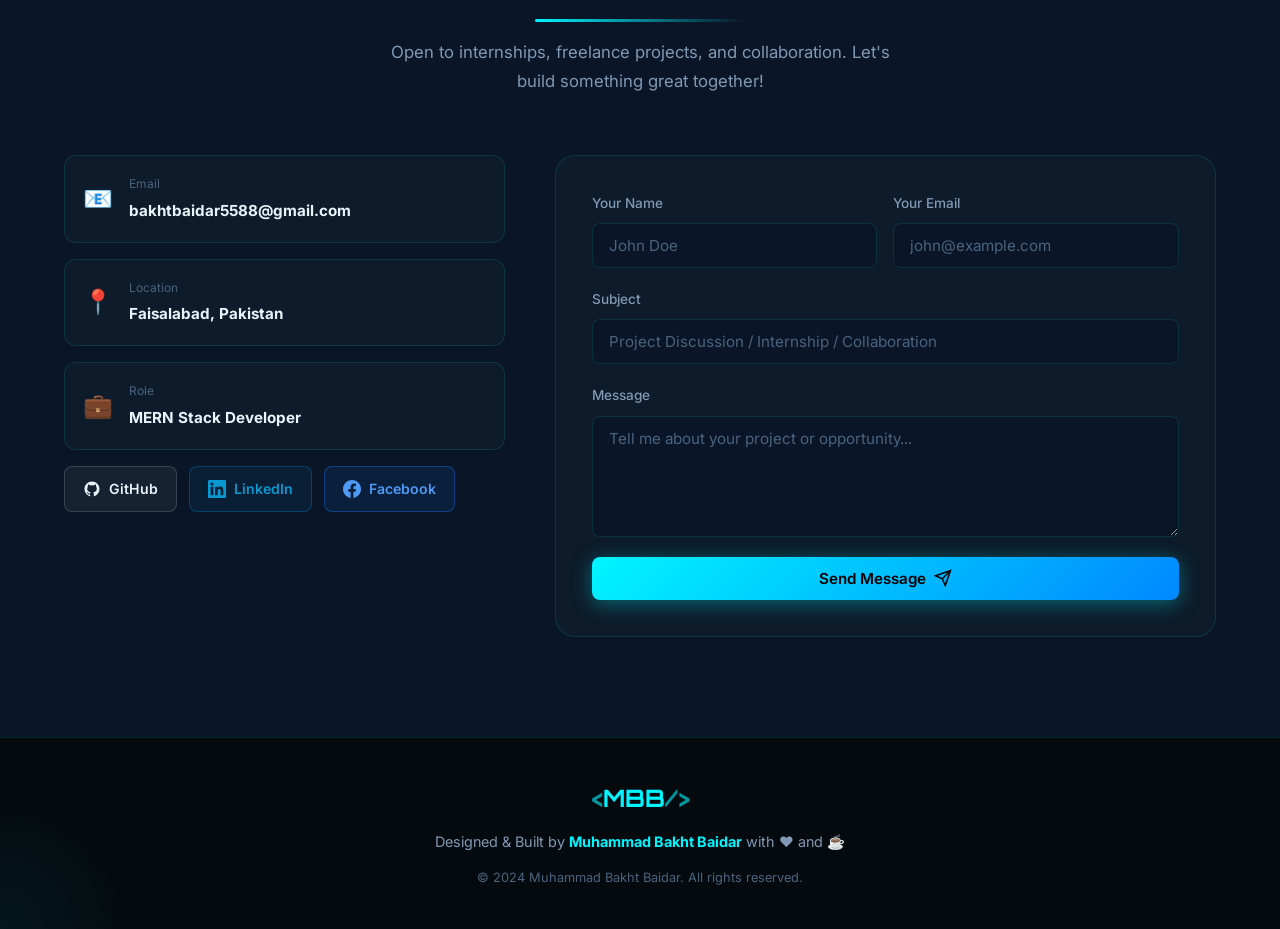
==== commit f6a8e051: "Focus portfolio solely on MERN Stack Developer profile" ====
--- a/index.html
+++ b/index.html
@@ -3,8 +3,8 @@
 <head>
   <meta charset="UTF-8" />
   <meta name="viewport" content="width=device-width, initial-scale=1.0" />
-  <title>Muhammad Bakht Baidar | MERN Developer & Cyber Security</title>
-  <meta name="description" content="Portfolio of Muhammad Bakht Baidar - MERN Stack Developer & BSc Cyber Security Student at NFC IEFR" />
+  <title>Muhammad Bakht Baidar | MERN Stack Developer</title>
+  <meta name="description" content="Portfolio of Muhammad Bakht Baidar - MERN Stack Developer building modern, scalable full-stack web applications" />
   <link rel="preconnect" href="https://fonts.googleapis.com" />
   <link rel="preconnect" href="https://fonts.gstatic.com" crossorigin />
   <link href="https://fonts.googleapis.com/css2?family=Orbitron:wght@400;600;700;900&family=Inter:wght@300;400;500;600&family=Fira+Code:wght@400;500&display=swap" rel="stylesheet" />
@@ -56,9 +56,9 @@
         <span class="cursor-blink">|</span>
       </div>
       <p class="hero-description">
-        BSc Cyber Security student at <span class="highlight">NFC IEFR</span> (7th Semester) & 
-        passionate <span class="highlight">MERN Stack Developer</span> building secure, 
-        scalable, and modern web applications.
+        Passionate <span class="highlight">MERN Stack Developer</span> building modern, 
+        scalable, and responsive full-stack web applications with MongoDB, Express.js, 
+        React.js, and Node.js.
       </p>
       <div class="hero-actions">
         <a href="#projects" class="btn btn-primary">
@@ -69,8 +69,8 @@
       </div>
       <div class="hero-stats">
         <div class="stat">
-          <span class="stat-number" data-target="7">0</span>
-          <span class="stat-label">Semesters</span>
+          <span class="stat-number" data-target="12">0</span>
+          <span class="stat-label">Technologies</span>
         </div>
         <div class="stat-divider"></div>
         <div class="stat">
@@ -96,14 +96,13 @@
         <pre class="code-content"><code><span class="c-keyword">const</span> <span class="c-var">developer</span> = {
   <span class="c-prop">name</span>: <span class="c-str">"Muhammad Bakht Baidar"</span>,
   <span class="c-prop">role</span>: <span class="c-str">"MERN Stack Developer"</span>,
-  <span class="c-prop">degree</span>: <span class="c-str">"BSc Cyber Security"</span>,
-  <span class="c-prop">university</span>: <span class="c-str">"NFC IEFR"</span>,
-  <span class="c-prop">semester</span>: <span class="c-num">7</span>,
+  <span class="c-prop">focus</span>: <span class="c-str">"Full-Stack Web Apps"</span>,
+  <span class="c-prop">location</span>: <span class="c-str">"Faisalabad, Pakistan"</span>,
   <span class="c-prop">stack</span>: [
     <span class="c-str">"MongoDB"</span>, <span class="c-str">"Express"</span>,
     <span class="c-str">"React"</span>, <span class="c-str">"Node.js"</span>
   ],
-  <span class="c-prop">passion</span>: <span class="c-str">"Secure Web Apps"</span>,
+  <span class="c-prop">passion</span>: <span class="c-str">"Clean & Scalable UI"</span>,
   <span class="c-prop">status</span>: <span class="c-str">"Open to Work 🚀"</span>
 };</code></pre>
       </div>
@@ -132,9 +131,9 @@
           <div class="avatar-glow"></div>
           <div class="about-info-cards">
             <div class="info-card">
-              <span class="info-icon">🎓</span>
+              <span class="info-icon">📍</span>
               <div>
-                <strong>NFC IEFR</strong>
+                <strong>Location</strong>
                 <small>Faisalabad, Pakistan</small>
               </div>
             </div>
@@ -146,32 +145,29 @@
               </div>
             </div>
             <div class="info-card">
-              <span class="info-icon">🔐</span>
+              <span class="info-icon">⚡</span>
               <div>
-                <strong>Cyber Security</strong>
-                <small>BSc 7th Semester</small>
+                <strong>Core Stack</strong>
+                <small>MongoDB · Express · React · Node</small>
               </div>
             </div>
           </div>
         </div>
         <div class="about-text">
           <p class="about-bio">
-            Hey there! I'm <strong>Muhammad Bakht Baidar</strong>, a 7th-semester 
-            <strong>BSc Cyber Security</strong> student at <strong>NFC IEFR</strong>, Faisalabad, 
-            Pakistan. My journey in tech is shaped by a rare blend of two worlds — 
-            building powerful web applications and understanding how to protect them.
+            Hey there! I'm <strong>Muhammad Bakht Baidar</strong>, a passionate 
+            <strong>MERN Stack Developer</strong> from Faisalabad, Pakistan. I specialize in 
+            designing and building modern, high-performance web applications from front to back.
           </p>
           <p class="about-bio">
-            As a <strong>MERN Stack Developer</strong>, I craft full-stack web applications 
-            using MongoDB, Express.js, React.js, and Node.js. I believe great software 
-            isn't just about functionality — it must also be <strong>secure, scalable, 
-            and user-friendly</strong>.
+            Using <strong>MongoDB, Express.js, React.js, and Node.js</strong>, I craft 
+            full-stack web solutions — from responsive e-commerce storefronts and admin dashboards 
+            to RESTful APIs and database-driven platforms. I believe great software should be 
+            <strong>fast, scalable, and user-friendly</strong>.
           </p>
           <p class="about-bio">
-            My cyber security background gives me a hacker's mindset when building apps: 
-            I think about vulnerabilities, authentication, data privacy, and network security 
-            from day one. I'm passionate about bridging the gap between development 
-            and security.
+            I love turning ideas into clean, working products with modern UI/UX, reusable 
+            components, and reliable backend architecture.
           </p>
           <div class="about-highlights">
             <div class="highlight-item">
@@ -179,8 +175,8 @@
               <span>Fast learner & problem solver</span>
             </div>
             <div class="highlight-item">
-              <span class="highlight-icon">🛡️</span>
-              <span>Security-first development mindset</span>
+              <span class="highlight-icon">🧩</span>
+              <span>Clean, scalable architecture</span>
             </div>
             <div class="highlight-item">
               <span class="highlight-icon">🌐</span>
@@ -206,7 +202,7 @@
       <div class="skills-tabs">
         <button class="tab-btn active" data-tab="frontend">Frontend</button>
         <button class="tab-btn" data-tab="backend">Backend</button>
-        <button class="tab-btn" data-tab="security">Security & Tools</button>
+        <button class="tab-btn" data-tab="tools">Tools & Workflow</button>
       </div>
       <div class="skills-panel active" id="tab-frontend">
         <div class="skills-grid">
@@ -264,30 +260,30 @@
           </div>
         </div>
       </div>
-      <div class="skills-panel" id="tab-security">
+      <div class="skills-panel" id="tab-tools">
         <div class="skills-grid">
           <div class="skill-card" style="--delay:0.1s">
-            <div class="skill-icon">🐧</div>
-            <div class="skill-name">Kali Linux</div>
-            <div class="skill-bar"><div class="skill-fill" data-width="70%"></div></div>
-            <div class="skill-level">Intermediate</div>
-          </div>
-          <div class="skill-card" style="--delay:0.2s">
-            <div class="skill-icon">🦈</div>
-            <div class="skill-name">Wireshark</div>
-            <div class="skill-bar"><div class="skill-fill" data-width="68%"></div></div>
-            <div class="skill-level">Intermediate</div>
-          </div>
-          <div class="skill-card" style="--delay:0.3s">
-            <div class="skill-icon">🌐</div>
-            <div class="skill-name">Networking</div>
-            <div class="skill-bar"><div class="skill-fill" data-width="75%"></div></div>
-            <div class="skill-level">Intermediate</div>
-          </div>
-          <div class="skill-card" style="--delay:0.4s">
             <div class="skill-icon">🐱</div>
             <div class="skill-name">Git & GitHub</div>
-            <div class="skill-bar"><div class="skill-fill" data-width="82%"></div></div>
+            <div class="skill-bar"><div class="skill-fill" data-width="85%"></div></div>
+            <div class="skill-level">Advanced</div>
+          </div>
+          <div class="skill-card" style="--delay:0.2s">
+            <div class="skill-icon">📮</div>
+            <div class="skill-name">Postman & APIs</div>
+            <div class="skill-bar"><div class="skill-fill" data-width="84%"></div></div>
+            <div class="skill-level">Advanced</div>
+          </div>
+          <div class="skill-card" style="--delay:0.3s">
+            <div class="skill-icon">💻</div>
+            <div class="skill-name">VS Code</div>
+            <div class="skill-bar"><div class="skill-fill" data-width="90%"></div></div>
+            <div class="skill-level">Expert</div>
+          </div>
+          <div class="skill-card" style="--delay:0.4s">
+            <div class="skill-icon">🚀</div>
+            <div class="skill-name">Vite & NPM</div>
+            <div class="skill-bar"><div class="skill-fill" data-width="80%"></div></div>
             <div class="skill-level">Advanced</div>
           </div>
         </div>
@@ -444,25 +440,23 @@
         <div class="timeline-item">
           <div class="timeline-dot"></div>
           <div class="timeline-content">
-            <div class="timeline-year">2023 – Present</div>
+            <div class="timeline-year">2026 – Present</div>
             <div class="timeline-badge current">Current</div>
-            <h3 class="timeline-title">BSc Cyber Security</h3>
+            <h3 class="timeline-title">MERN Stack Development</h3>
             <div class="timeline-school">
-              <span class="school-icon">🏛️</span>
-              NFC IEFR — National Fertilizer Corporation Institute of Engineering & Fertilizer Research
+              <span class="school-icon">💻</span>
+              Self-Learning, Techsouls, YouTube & Online Resources
             </div>
             <p class="timeline-desc">
-              Currently in 7th semester, studying advanced topics in network security, 
-              ethical hacking, cryptography, digital forensics, and secure software development. 
-              Also applying skills as a MERN stack developer.
+              Mastered the MERN stack through hands-on project building, Techsouls training, 
+              documentation, and real-world full-stack web applications.
             </p>
             <div class="timeline-skills">
-              <span>Network Security</span>
-              <span>Cryptography</span>
-              <span>Digital Forensics</span>
-              <span>Ethical Hacking</span>
-              <span>Kali Linux</span>
-              <span>Wireshark</span>
+              <span>React.js</span>
+              <span>Node.js</span>
+              <span>MongoDB</span>
+              <span>Express.js</span>
+              <span>REST APIs</span>
             </div>
           </div>
         </div>
@@ -478,33 +472,8 @@
             </div>
             <p class="timeline-desc">
               Completed intermediate education with a focus on science and computer studies, 
-              building the academic foundation for my journey into Cyber Security and software development.
+              building the academic foundation for my journey into web and software development.
             </p>
-          </div>
-        </div>
-
-        <div class="timeline-item">
-          <div class="timeline-dot"></div>
-          <div class="timeline-content">
-            <div class="timeline-year">2026 – Present</div>
-            <div class="timeline-badge self">Self-Taught</div>
-            <h3 class="timeline-title">MERN Stack Development</h3>
-            <div class="timeline-school">
-              <span class="school-icon">💻</span>
-              Self-Learning, Techsouls, YouTube & Online Resources
-            </div>
-            <p class="timeline-desc">
-              Independently mastered the MERN stack through hands-on project building, 
-              online courses, documentation, and real-world applications while simultaneously 
-              studying Cyber Security.
-            </p>
-            <div class="timeline-skills">
-              <span>React.js</span>
-              <span>Node.js</span>
-              <span>MongoDB</span>
-              <span>Express.js</span>
-              <span>REST APIs</span>
-            </div>
           </div>
         </div>
 
@@ -539,10 +508,10 @@
             </div>
           </div>
           <div class="contact-card">
-            <div class="contact-icon">🎓</div>
+            <div class="contact-icon">💼</div>
             <div class="contact-detail">
-              <small>University</small>
-              <strong>NFC IEFR</strong>
+              <small>Role</small>
+              <strong>MERN Stack Developer</strong>
             </div>
           </div>
           <div class="social-links">
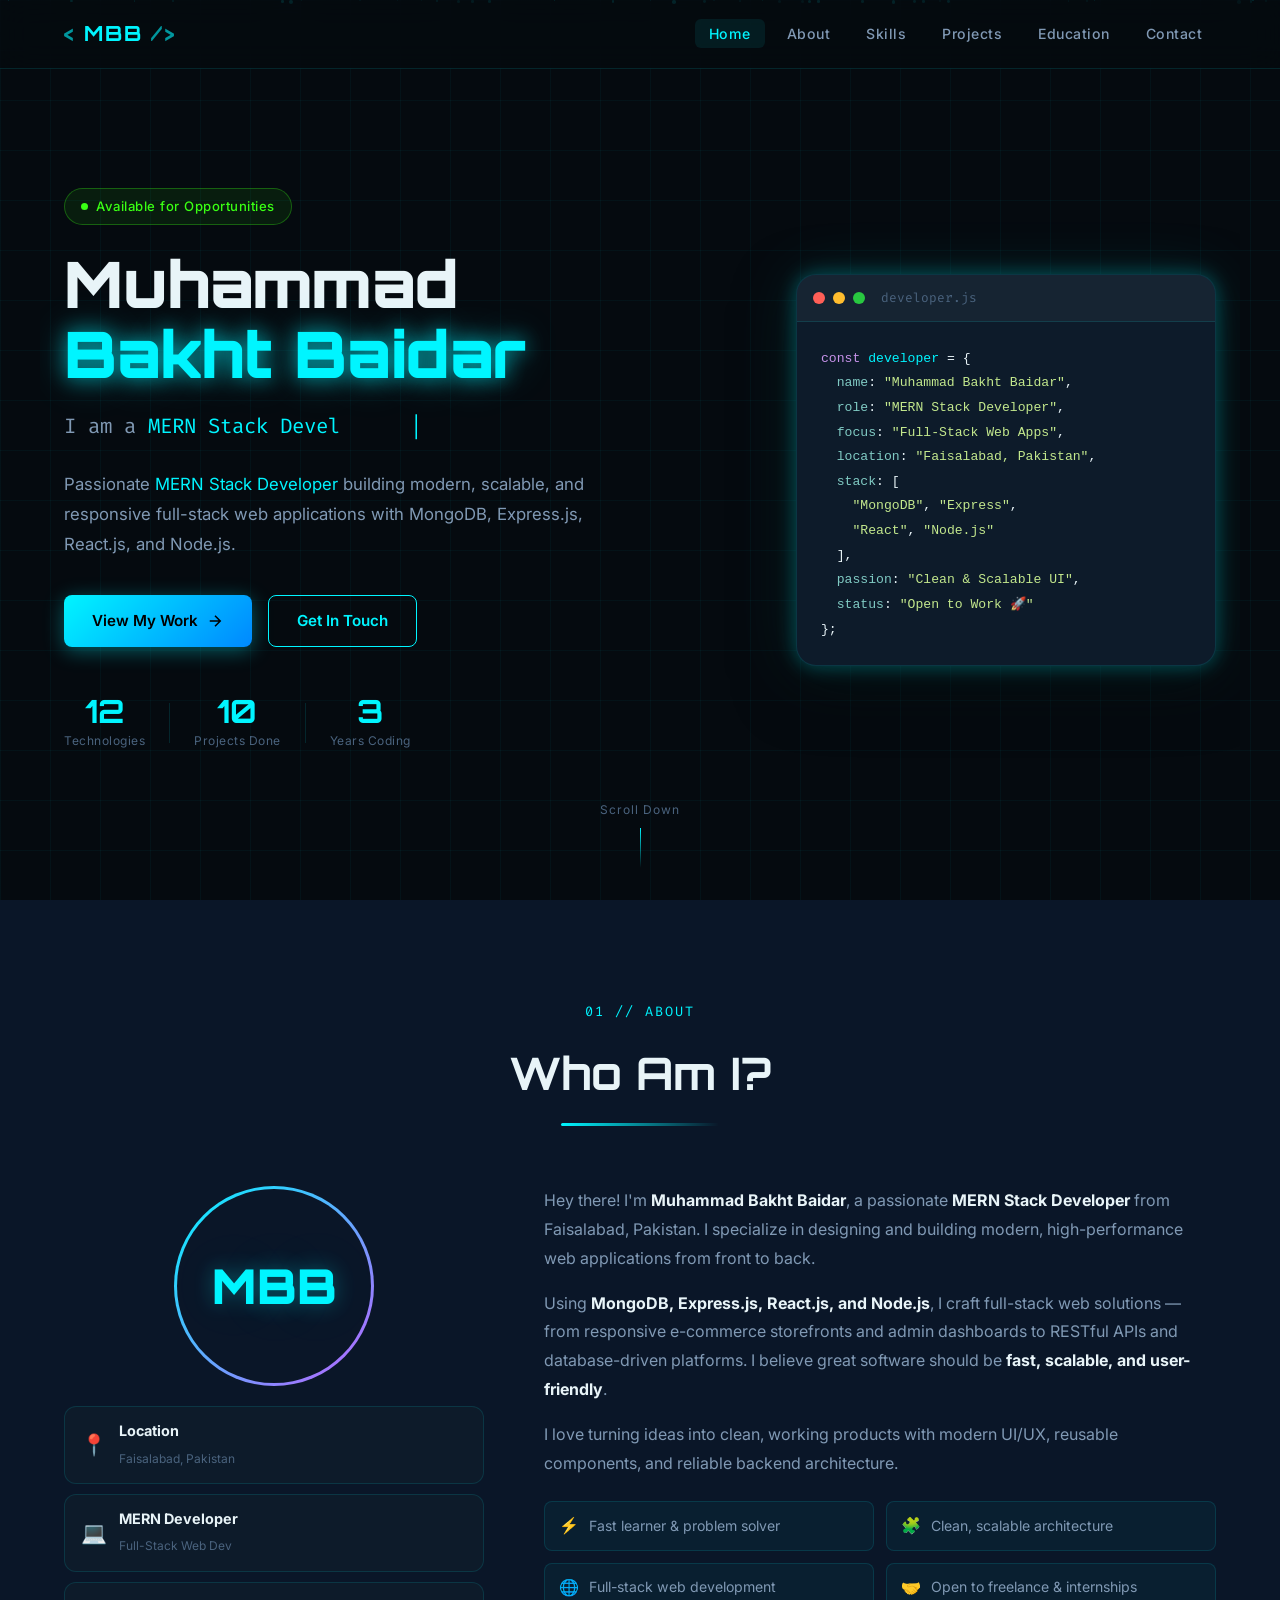
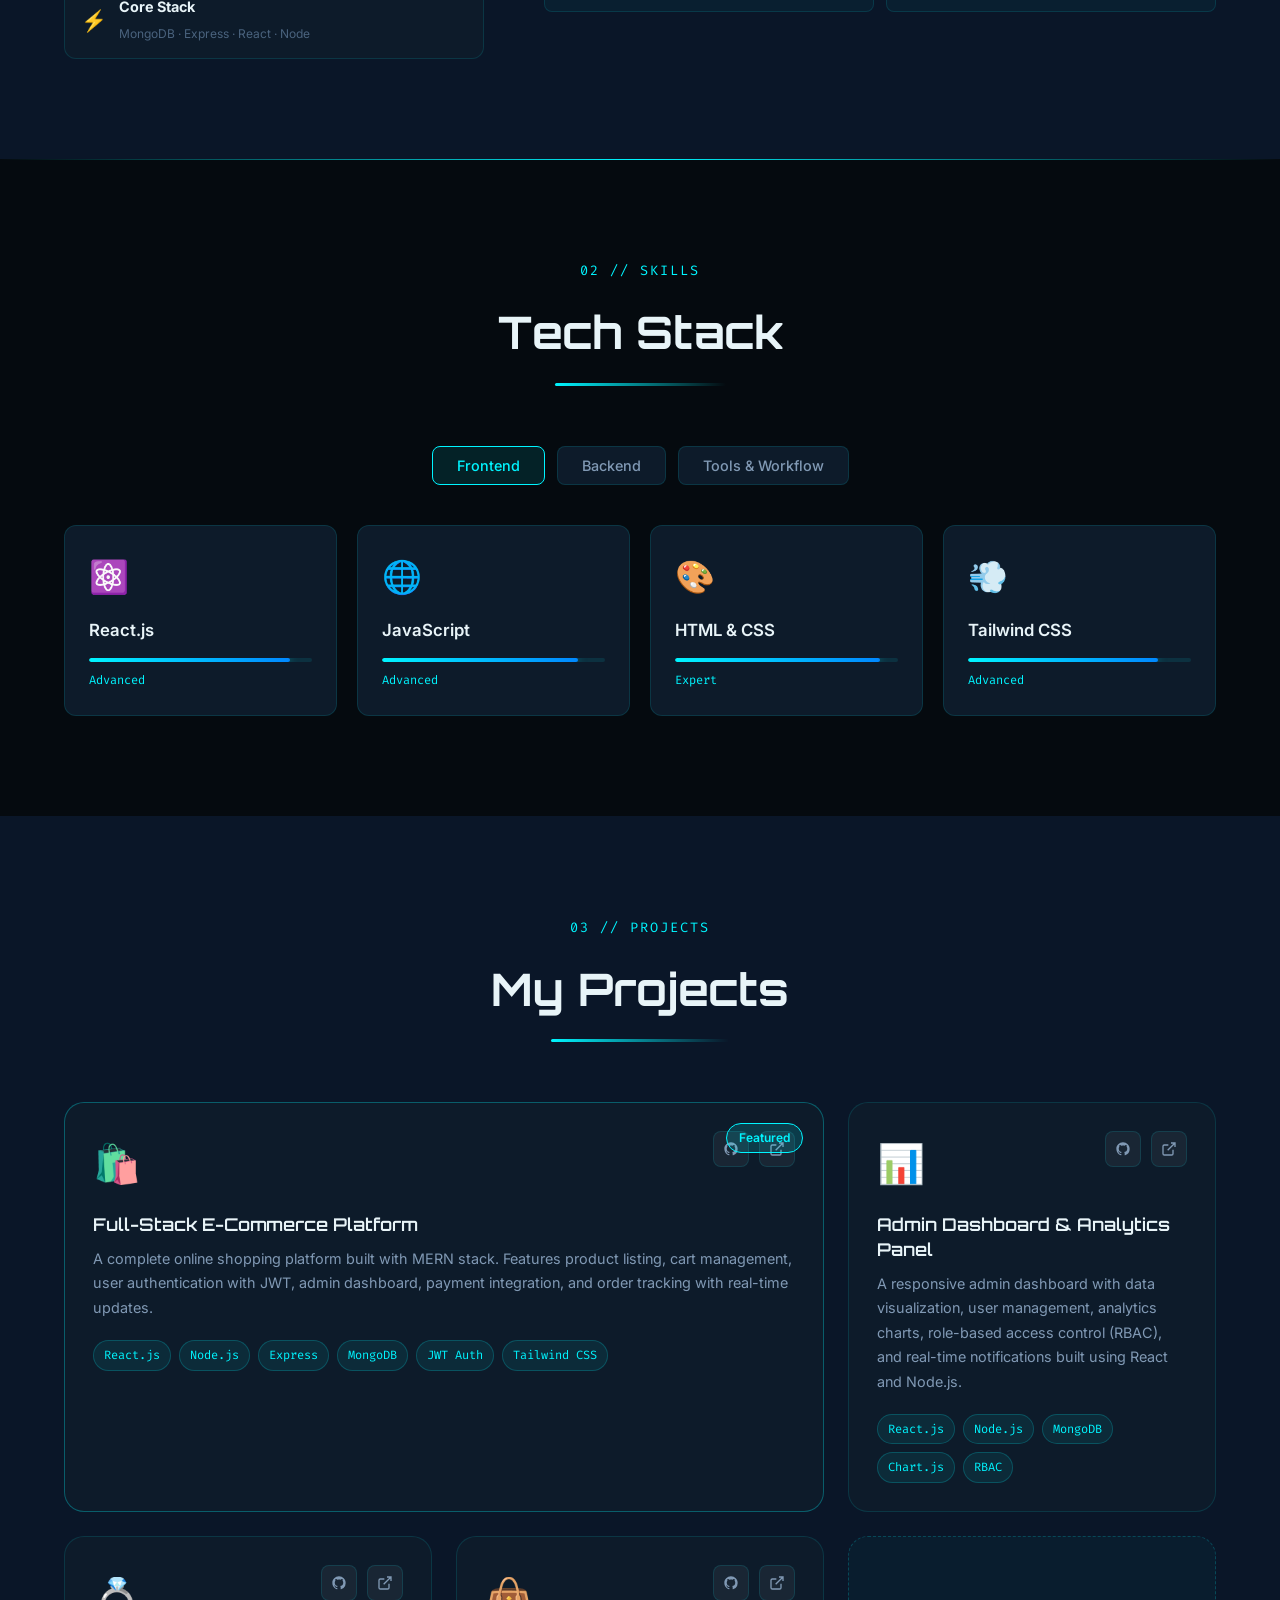
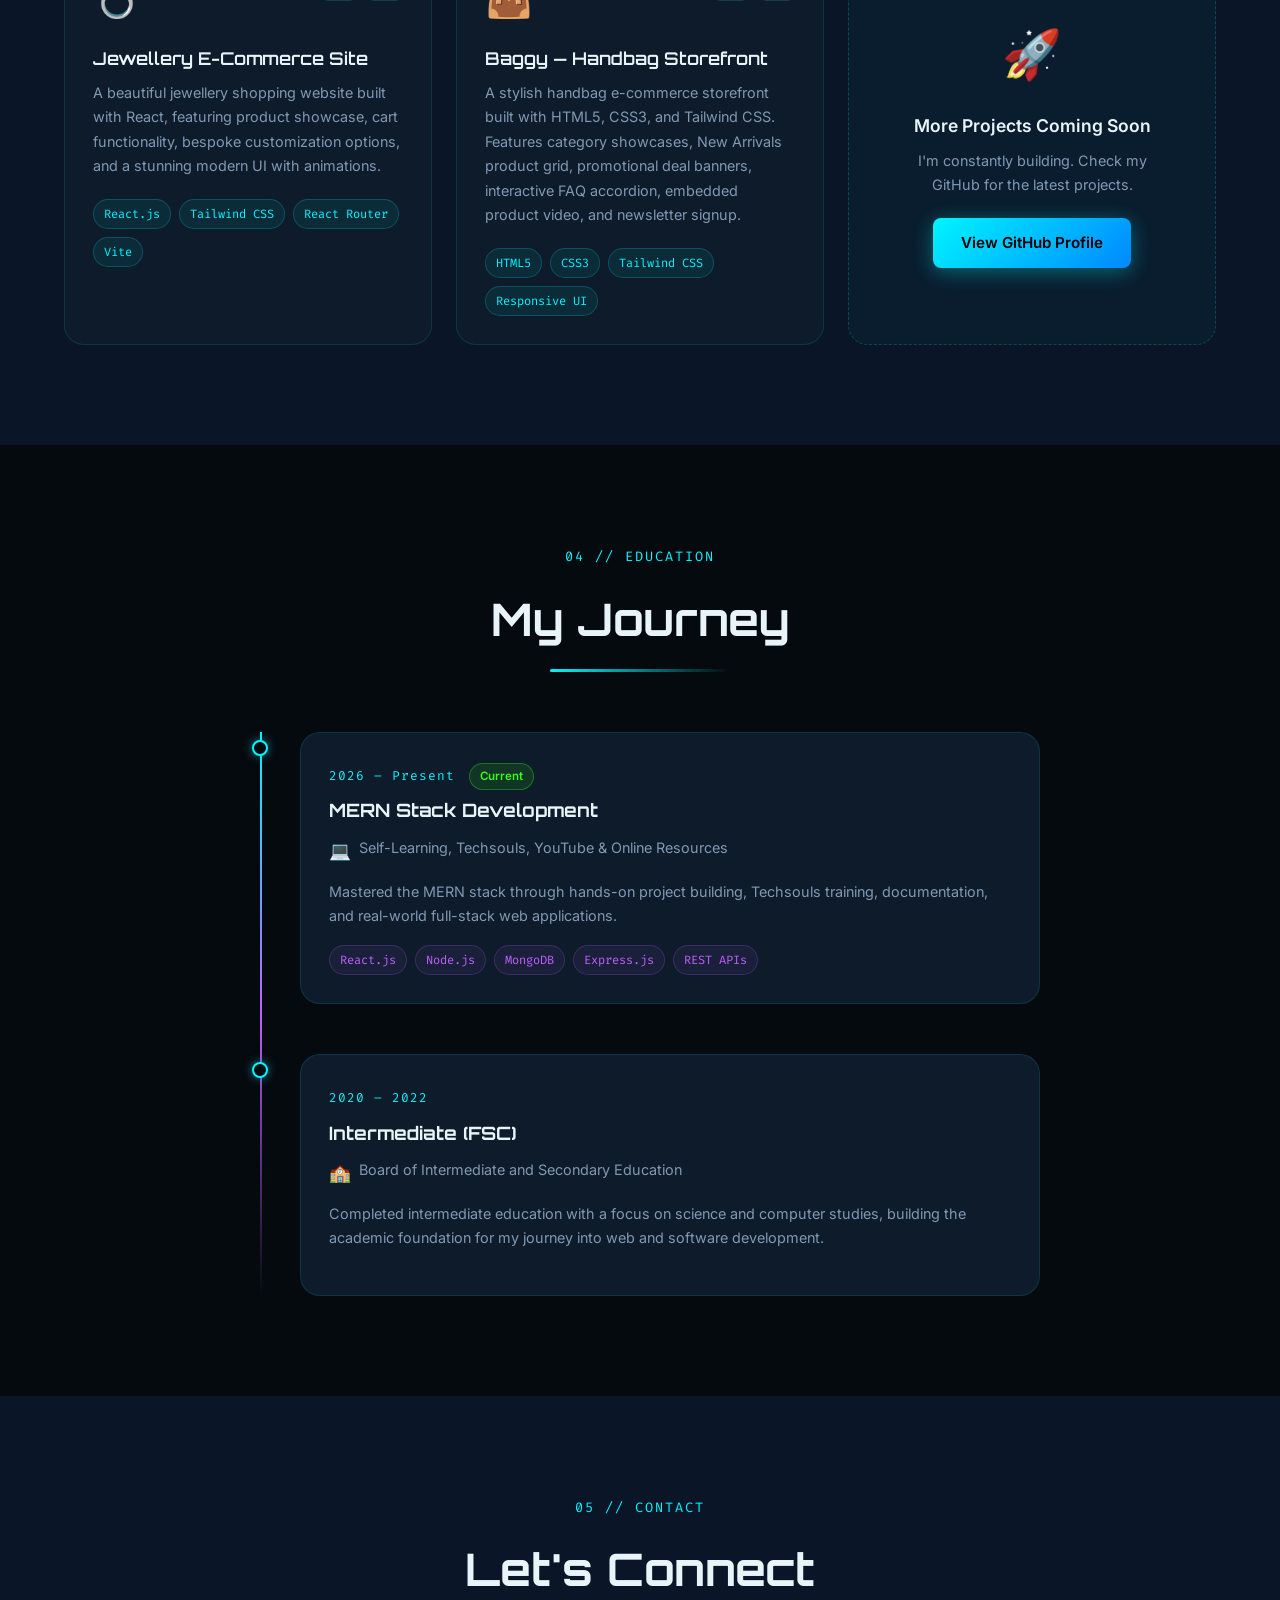
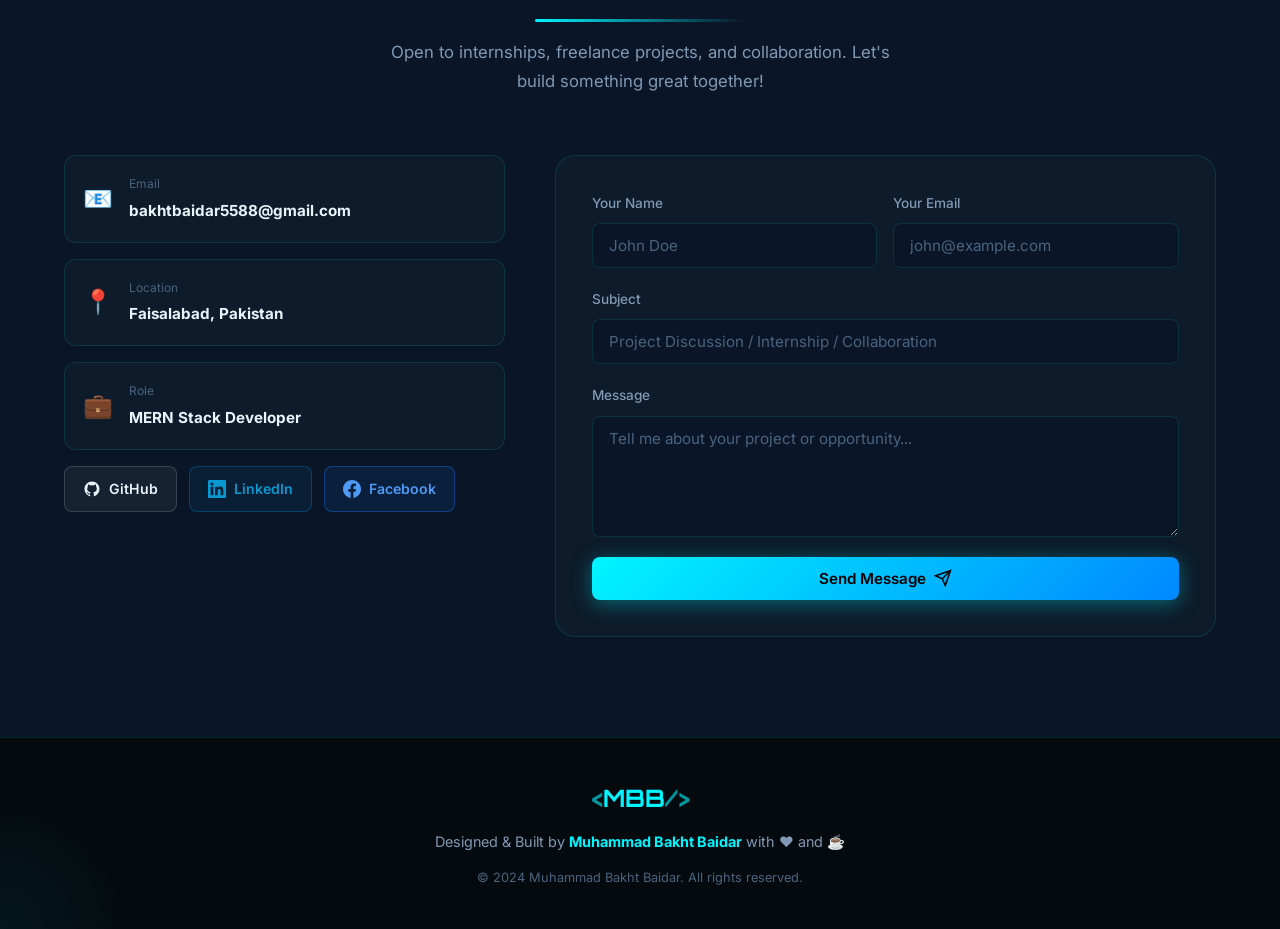
==== commit 556b83fc: "Update Baggy storefront (responsive) and link to bag repo" ====
--- a/index.html
+++ b/index.html
@@ -390,7 +390,7 @@
           <div class="project-header">
             <div class="project-icon">👜</div>
             <div class="project-links">
-              <a href="https://github.com" target="_blank" rel="noopener noreferrer" class="project-link" title="GitHub">
+              <a href="https://github.com/bakhtbadshah1234567890-a11y/bag" target="_blank" rel="noopener noreferrer" class="project-link" title="GitHub">
                 <svg viewBox="0 0 24 24" fill="currentColor"><path d="M12 2C6.477 2 2 6.484 2 12.017c0 4.425 2.865 8.18 6.839 9.504.5.092.682-.217.682-.483 0-.237-.008-.868-.013-1.703-2.782.605-3.369-1.343-3.369-1.343-.454-1.158-1.11-1.466-1.11-1.466-.908-.62.069-.608.069-.608 1.003.07 1.531 1.032 1.531 1.032.892 1.53 2.341 1.088 2.91.832.092-.647.35-1.088.636-1.338-2.22-.253-4.555-1.113-4.555-4.951 0-1.093.39-1.988 1.029-2.688-.103-.253-.446-1.272.098-2.65 0 0 .84-.27 2.75 1.026A9.564 9.564 0 0112 6.844c.85.004 1.705.115 2.504.337 1.909-1.296 2.747-1.027 2.747-1.027.546 1.379.202 2.398.1 2.651.64.7 1.028 1.595 1.028 2.688 0 3.848-2.339 4.695-4.566 4.943.359.309.678.92.678 1.855 0 1.338-.012 2.419-.012 2.747 0 .268.18.58.688.482A10.019 10.019 0 0022 12.017C22 6.484 17.522 2 12 2z"/></svg>
               </a>
               <a href="./projects/bag/bagmain.html" target="_blank" class="project-link" title="Live Demo">
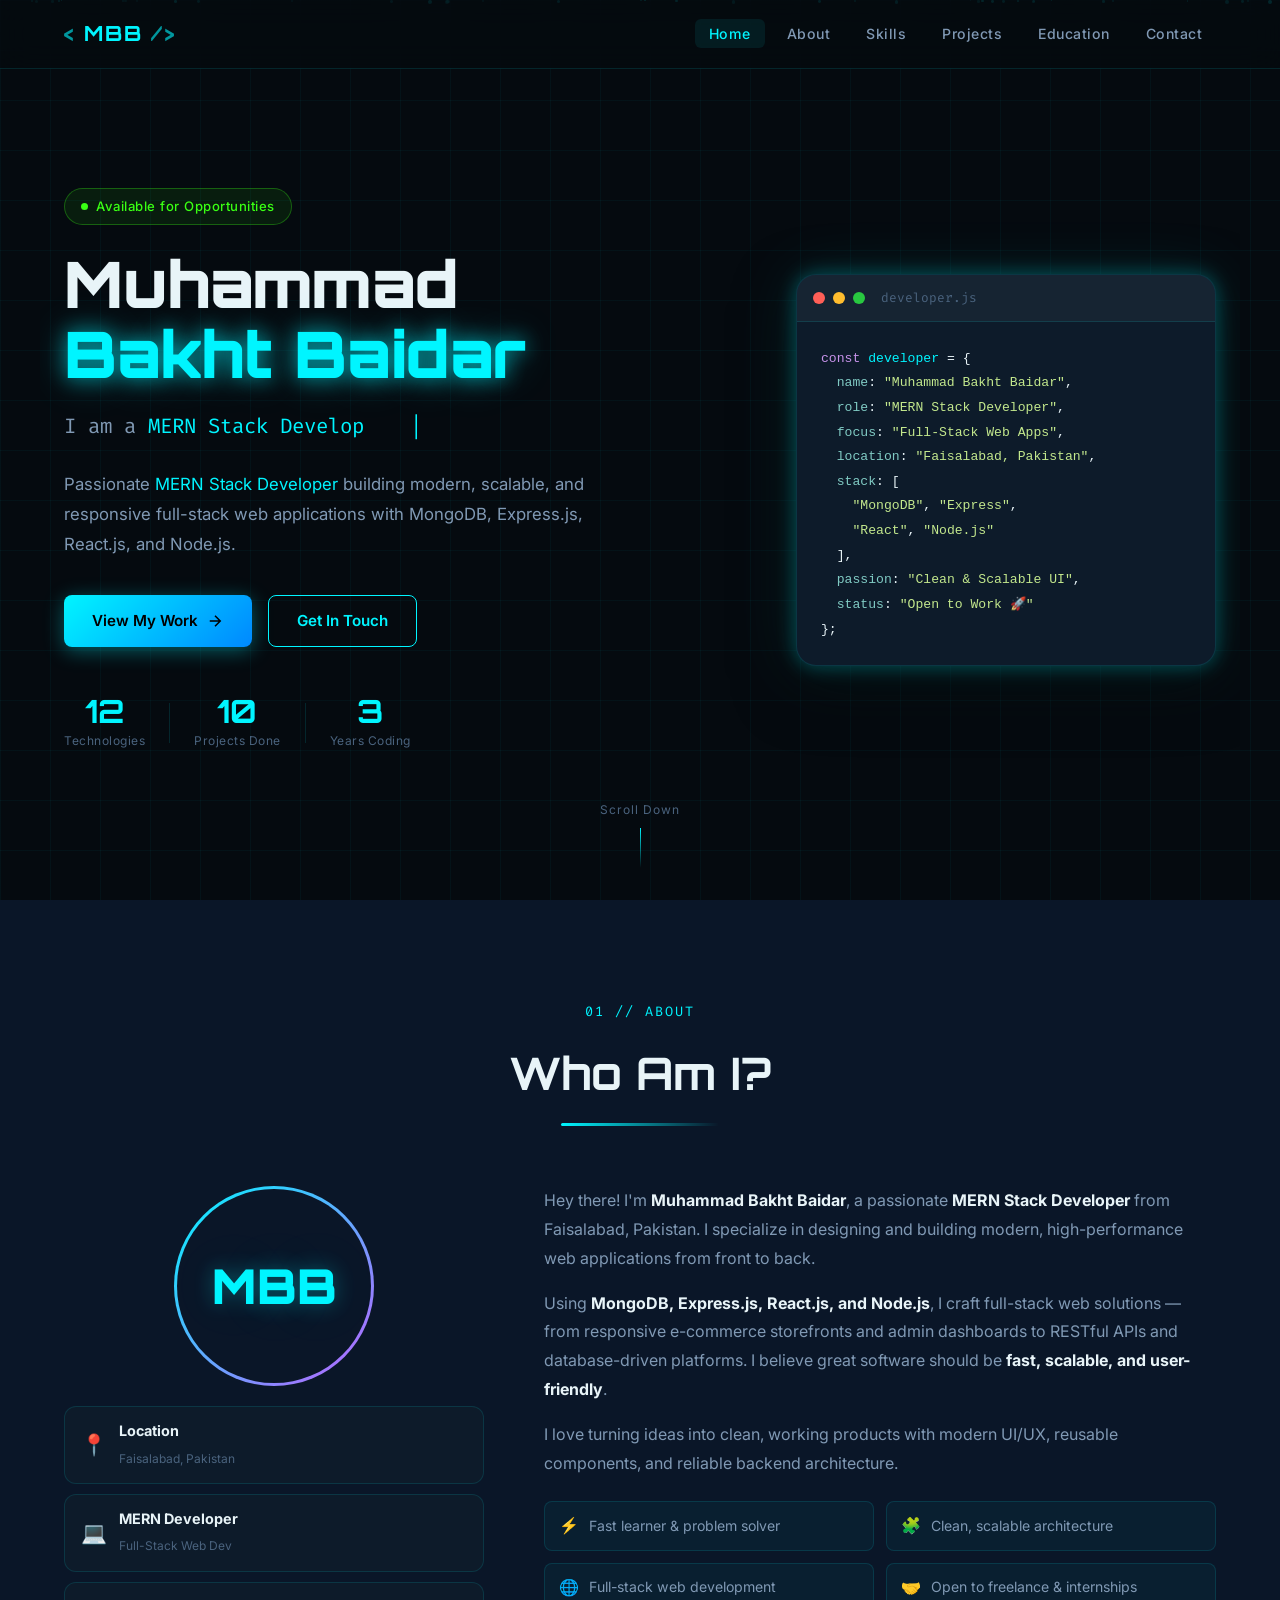
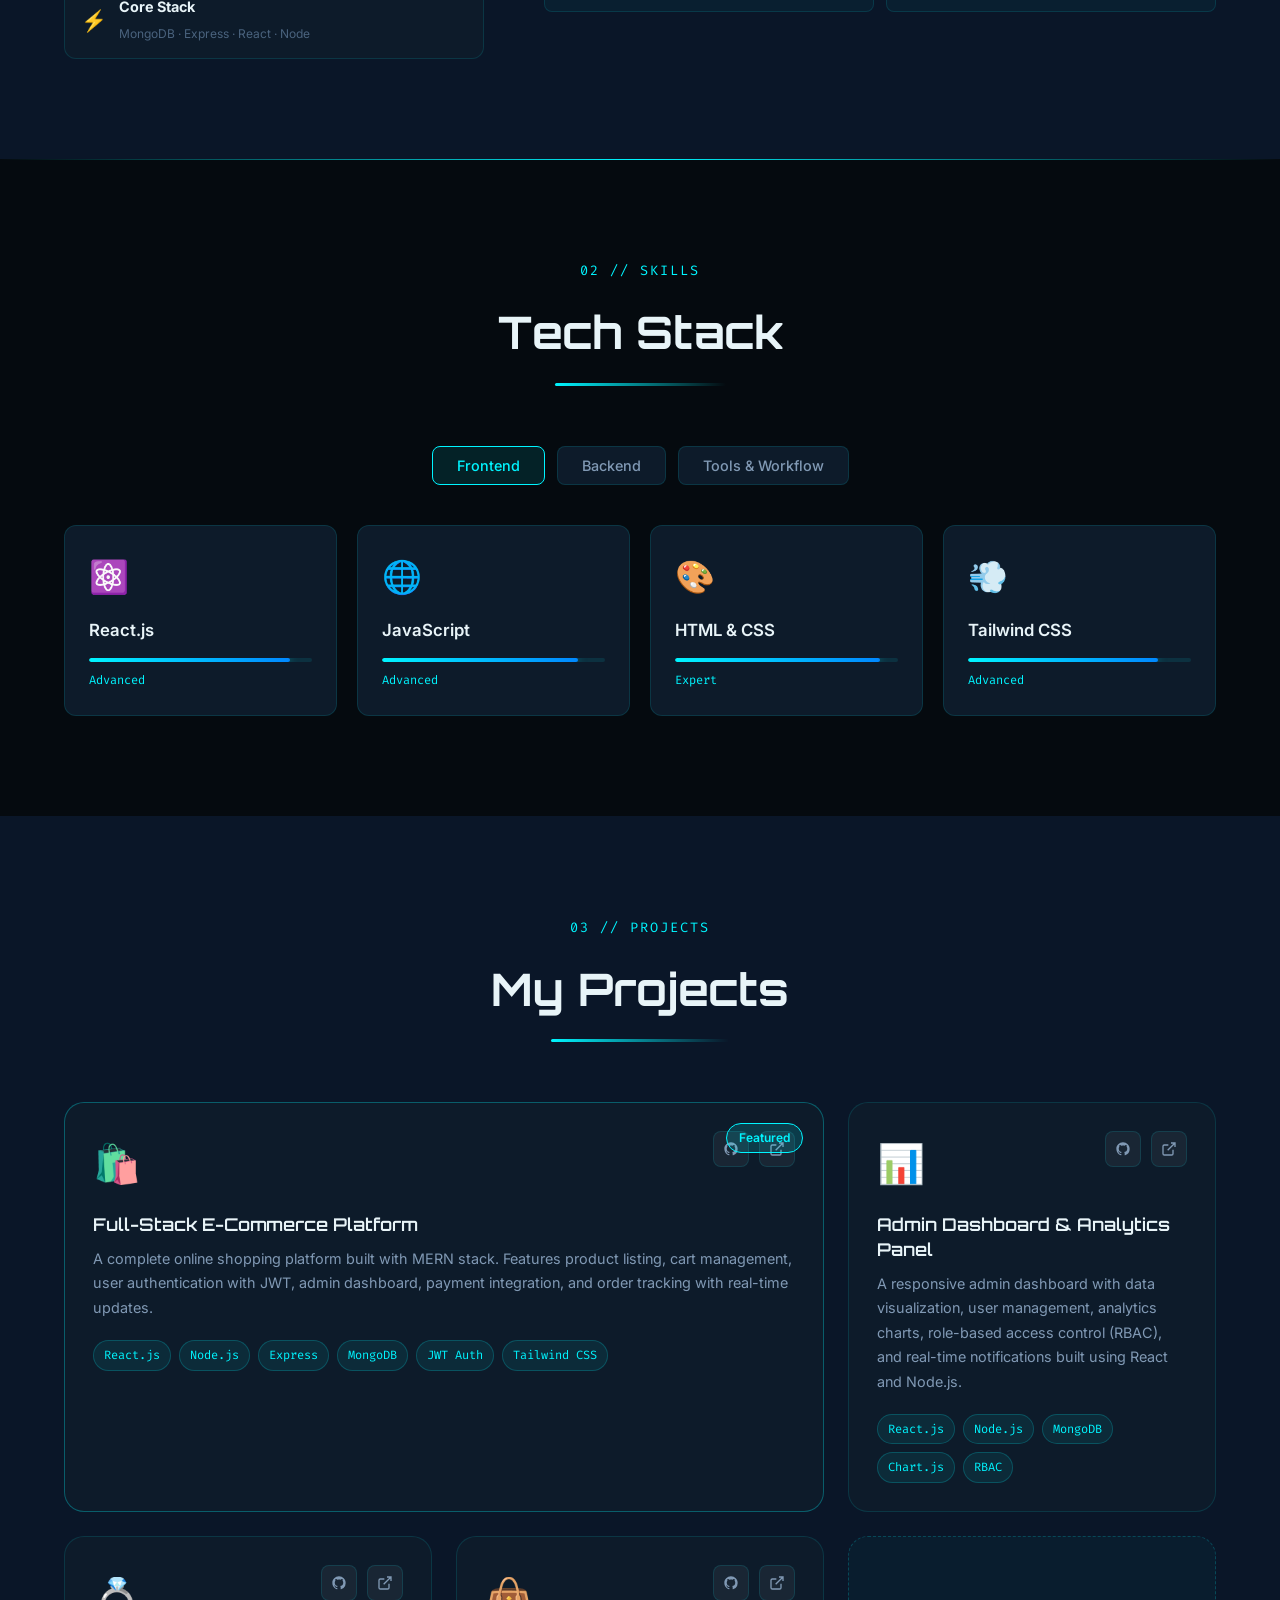
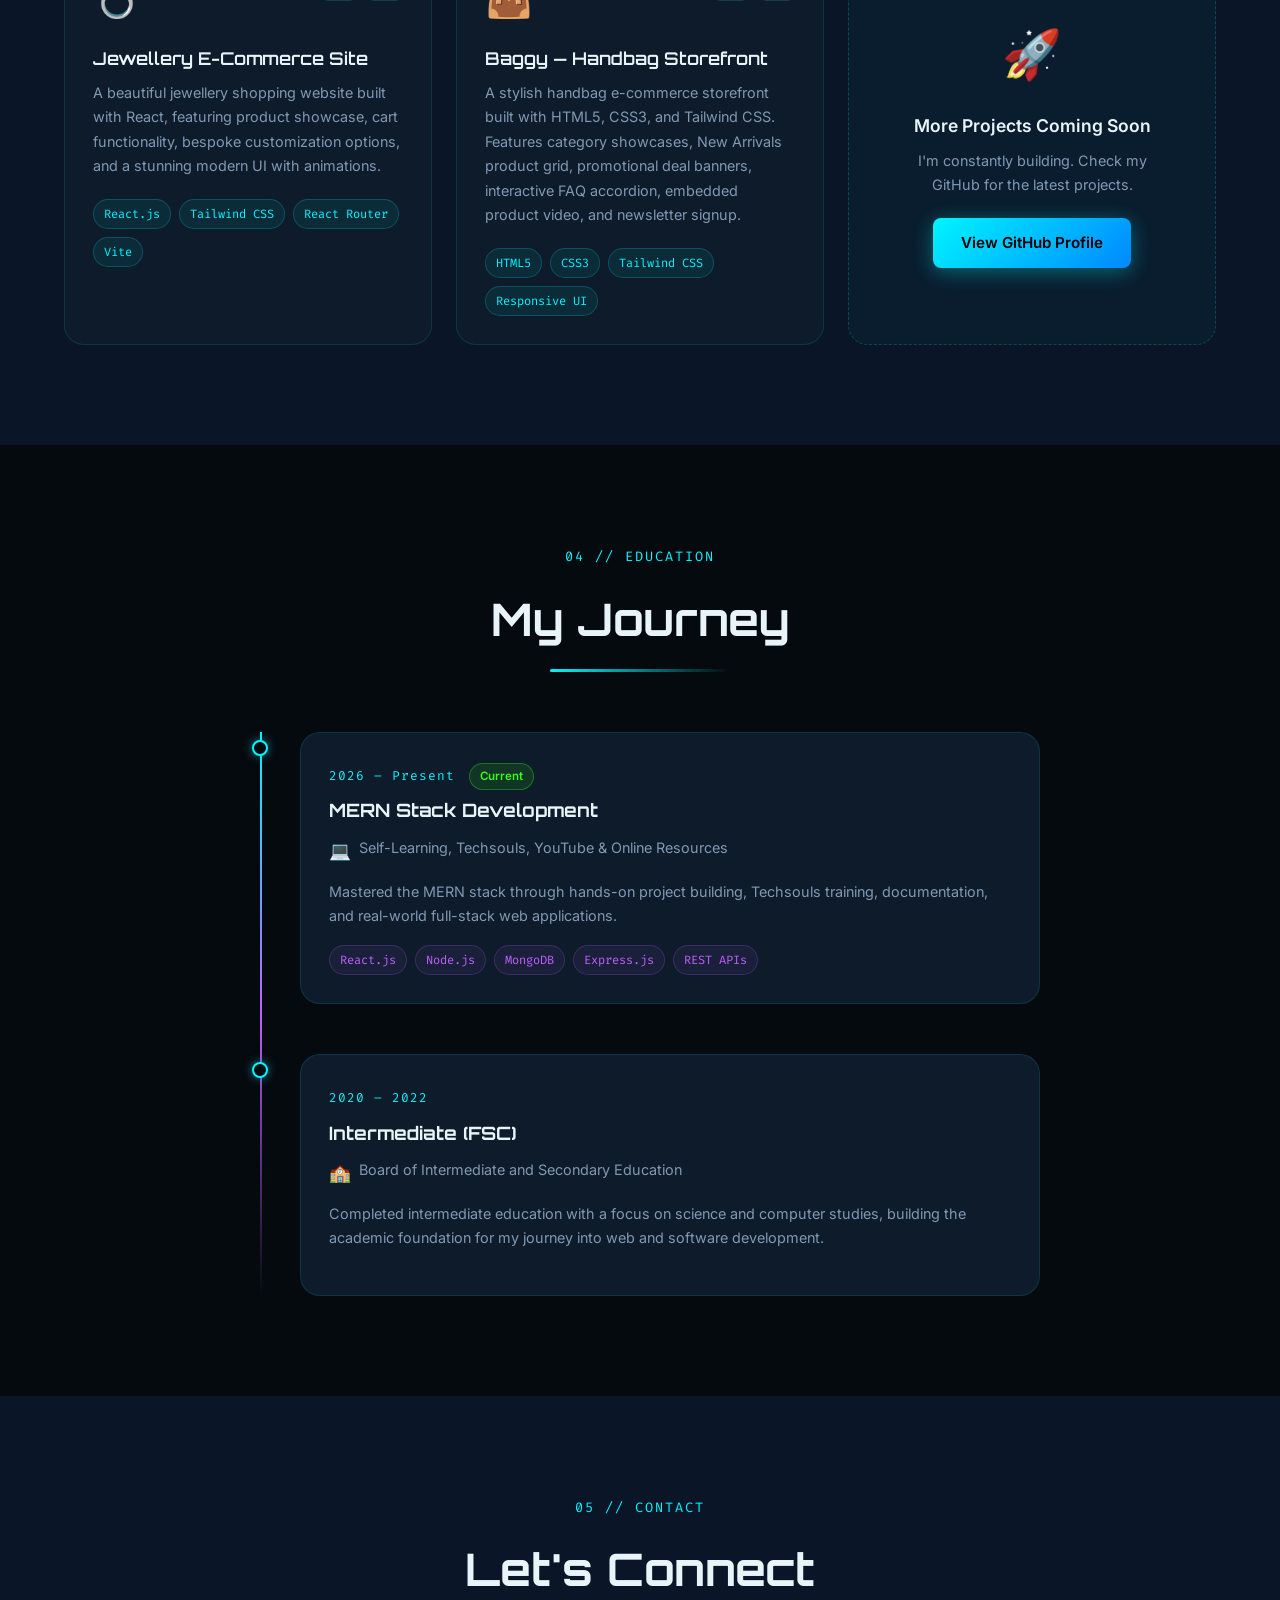
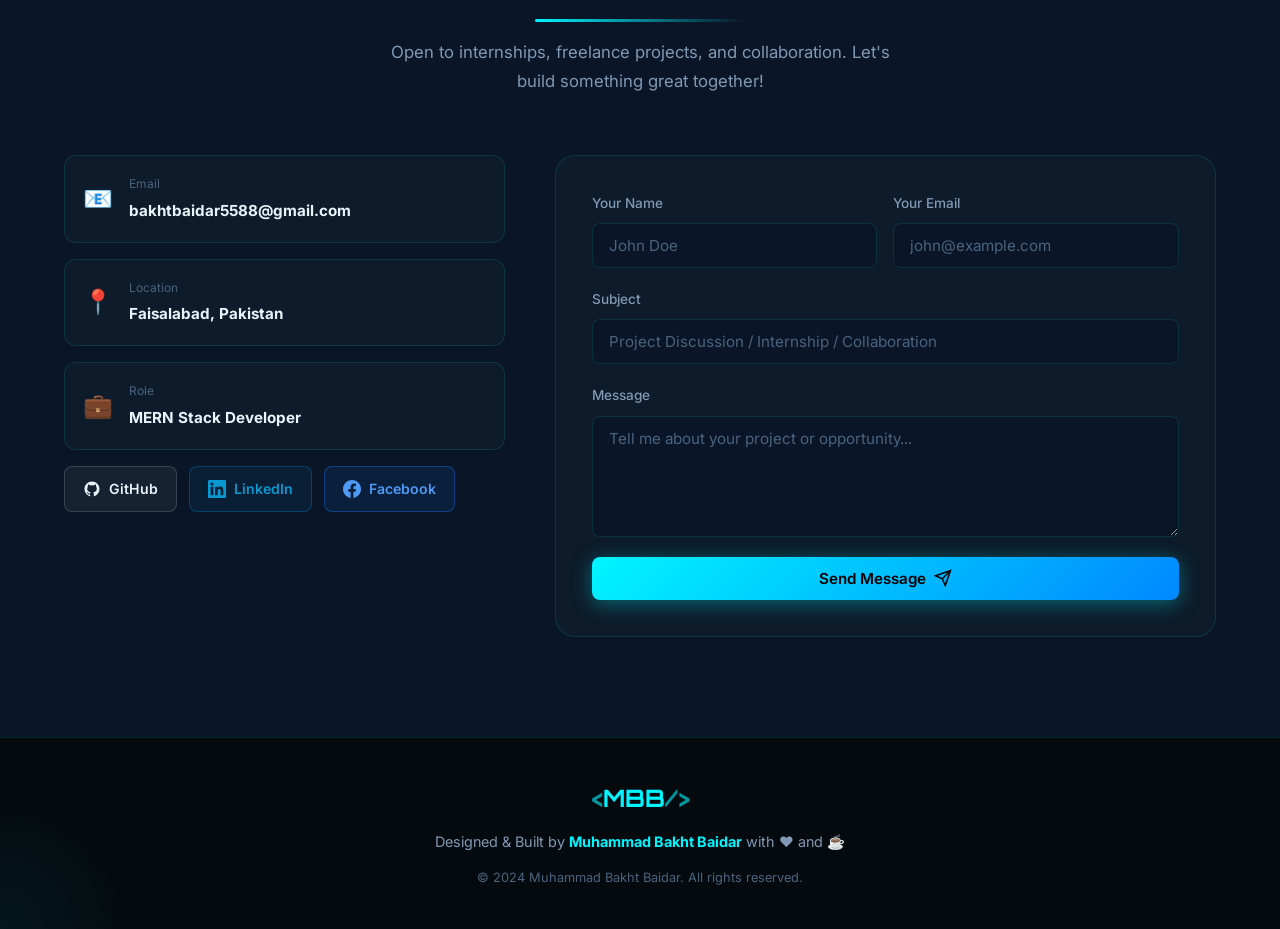
==== commit 75da1519: "Add Jewellery E-Commerce Site demo entry, CSS, and link in portfolio index" ====
--- a/index.html
+++ b/index.html
@@ -363,10 +363,10 @@
           <div class="project-header">
             <div class="project-icon">💍</div>
             <div class="project-links">
-              <a href="https://github.com" target="_blank" class="project-link" title="GitHub">
+              <a href="https://github.com/bakhtbadshah1234567890-a11y/jewellwery-site" target="_blank" rel="noopener noreferrer" class="project-link" title="GitHub">
                 <svg viewBox="0 0 24 24" fill="currentColor"><path d="M12 2C6.477 2 2 6.484 2 12.017c0 4.425 2.865 8.18 6.839 9.504.5.092.682-.217.682-.483 0-.237-.008-.868-.013-1.703-2.782.605-3.369-1.343-3.369-1.343-.454-1.158-1.11-1.466-1.11-1.466-.908-.62.069-.608.069-.608 1.003.07 1.531 1.032 1.531 1.032.892 1.53 2.341 1.088 2.91.832.092-.647.35-1.088.636-1.338-2.22-.253-4.555-1.113-4.555-4.951 0-1.093.39-1.988 1.029-2.688-.103-.253-.446-1.272.098-2.65 0 0 .84-.27 2.75 1.026A9.564 9.564 0 0112 6.844c.85.004 1.705.115 2.504.337 1.909-1.296 2.747-1.027 2.747-1.027.546 1.379.202 2.398.1 2.651.64.7 1.028 1.595 1.028 2.688 0 3.848-2.339 4.695-4.566 4.943.359.309.678.92.678 1.855 0 1.338-.012 2.419-.012 2.747 0 .268.18.58.688.482A10.019 10.019 0 0022 12.017C22 6.484 17.522 2 12 2z"/></svg>
               </a>
-              <a href="#" target="_blank" class="project-link" title="Live Demo">
+              <a href="./projects/jewellery/index.html" target="_blank" class="project-link" title="Live Demo">
                 <svg viewBox="0 0 24 24" fill="none" stroke="currentColor" stroke-width="2"><path d="M18 13v6a2 2 0 01-2 2H5a2 2 0 01-2-2V8a2 2 0 012-2h6M15 3h6v6M10 14L21 3"/></svg>
               </a>
             </div>
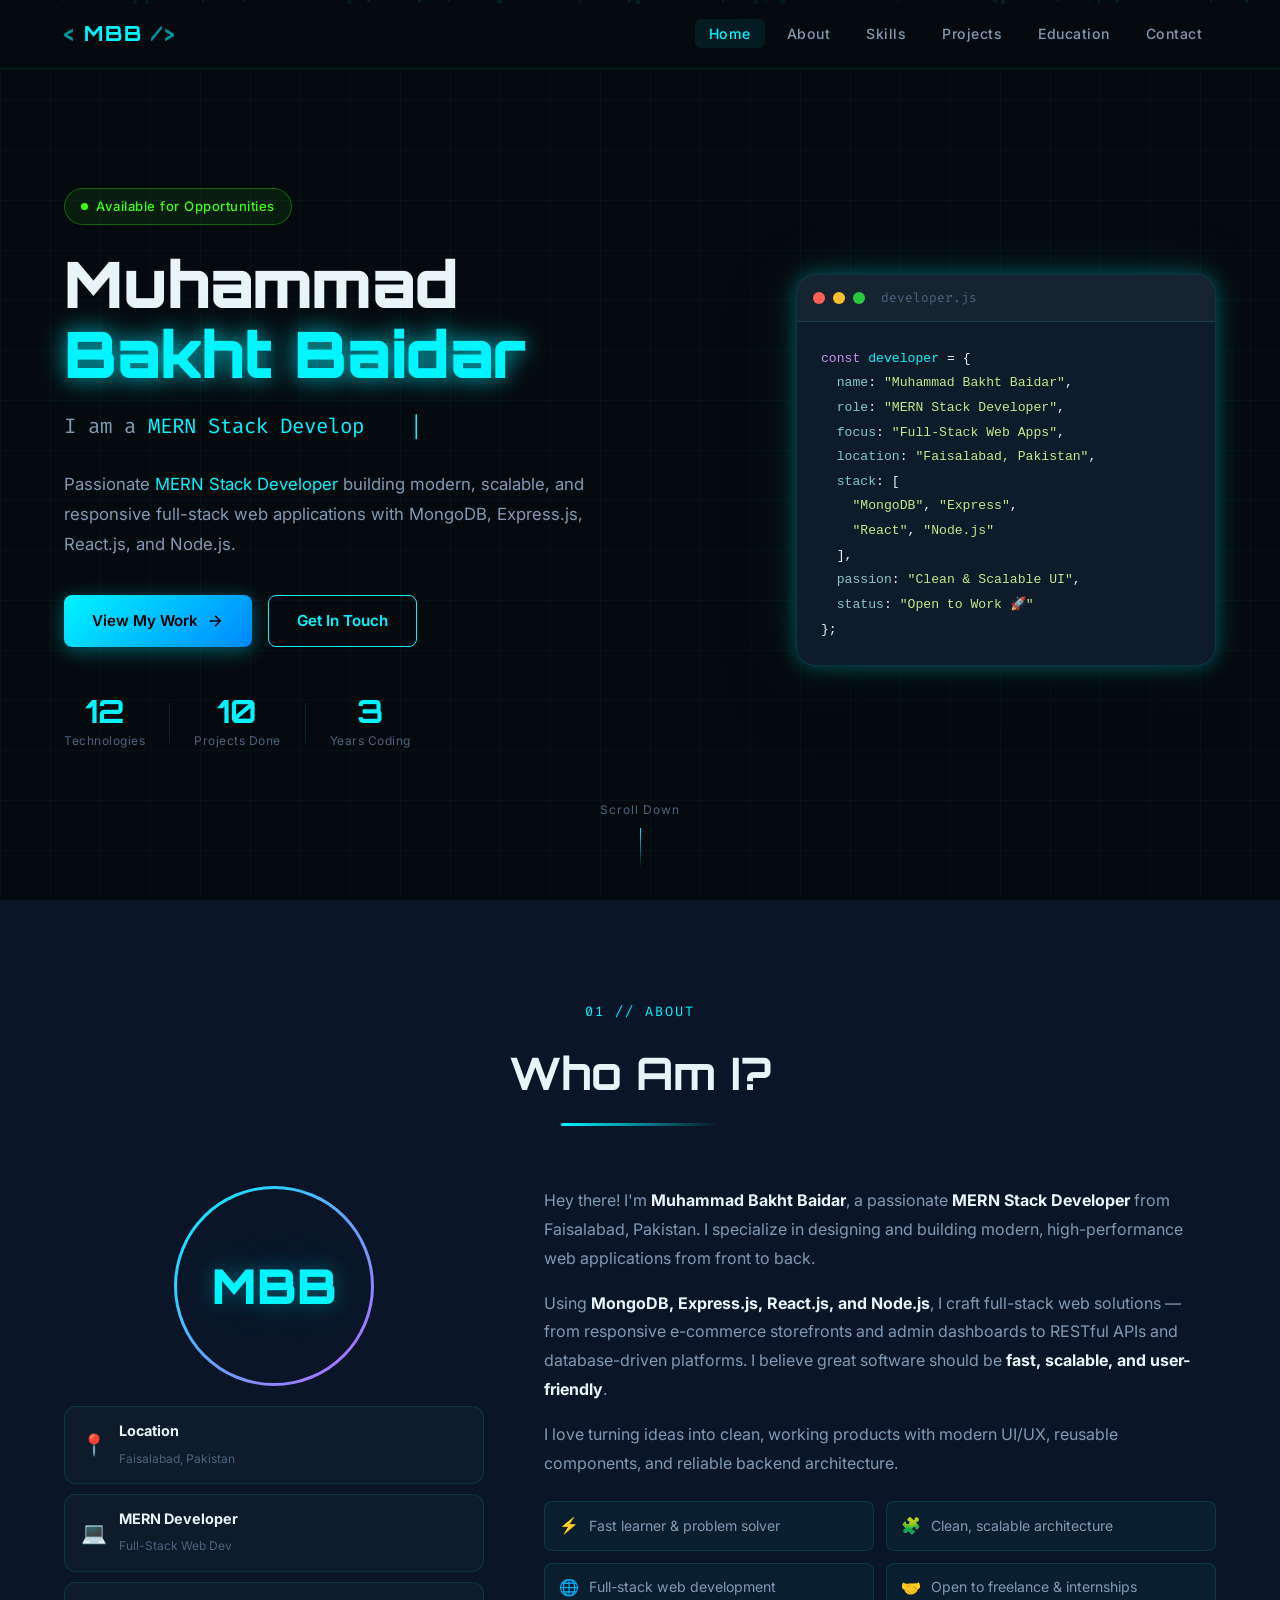
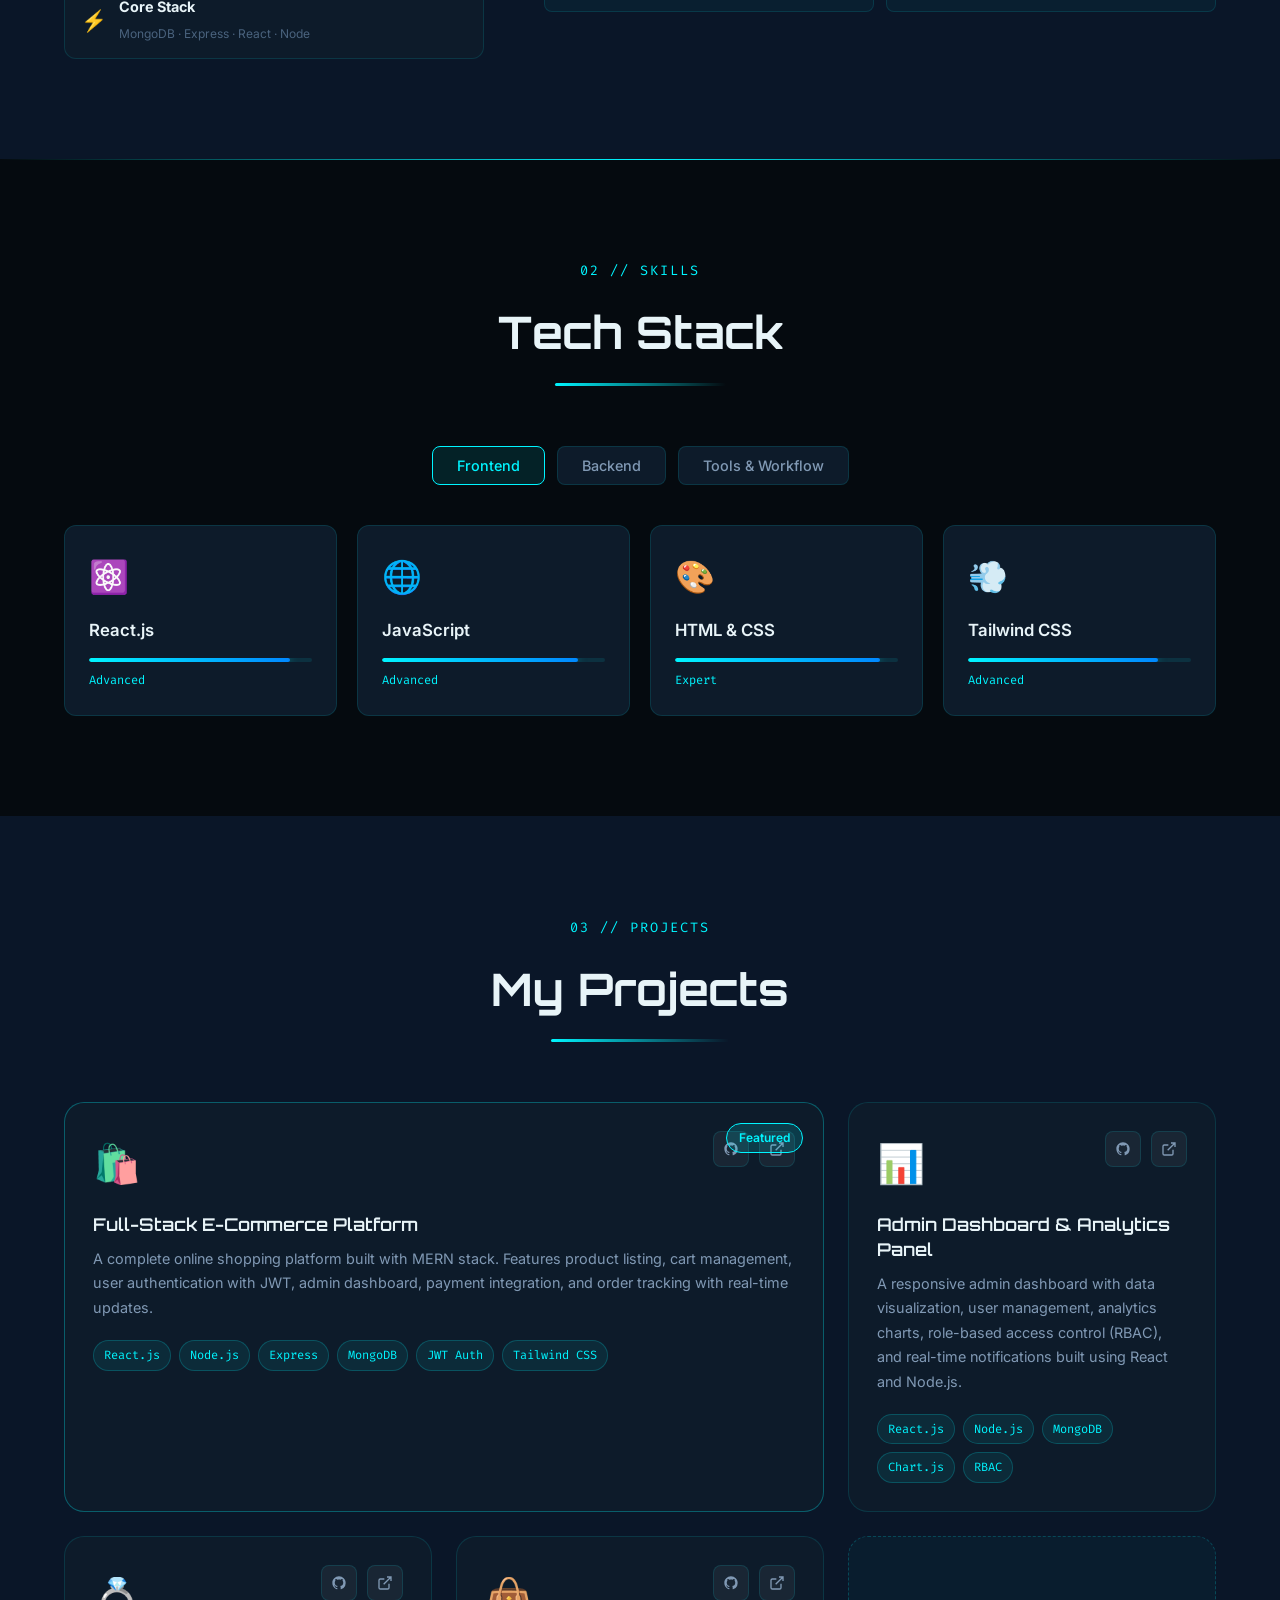
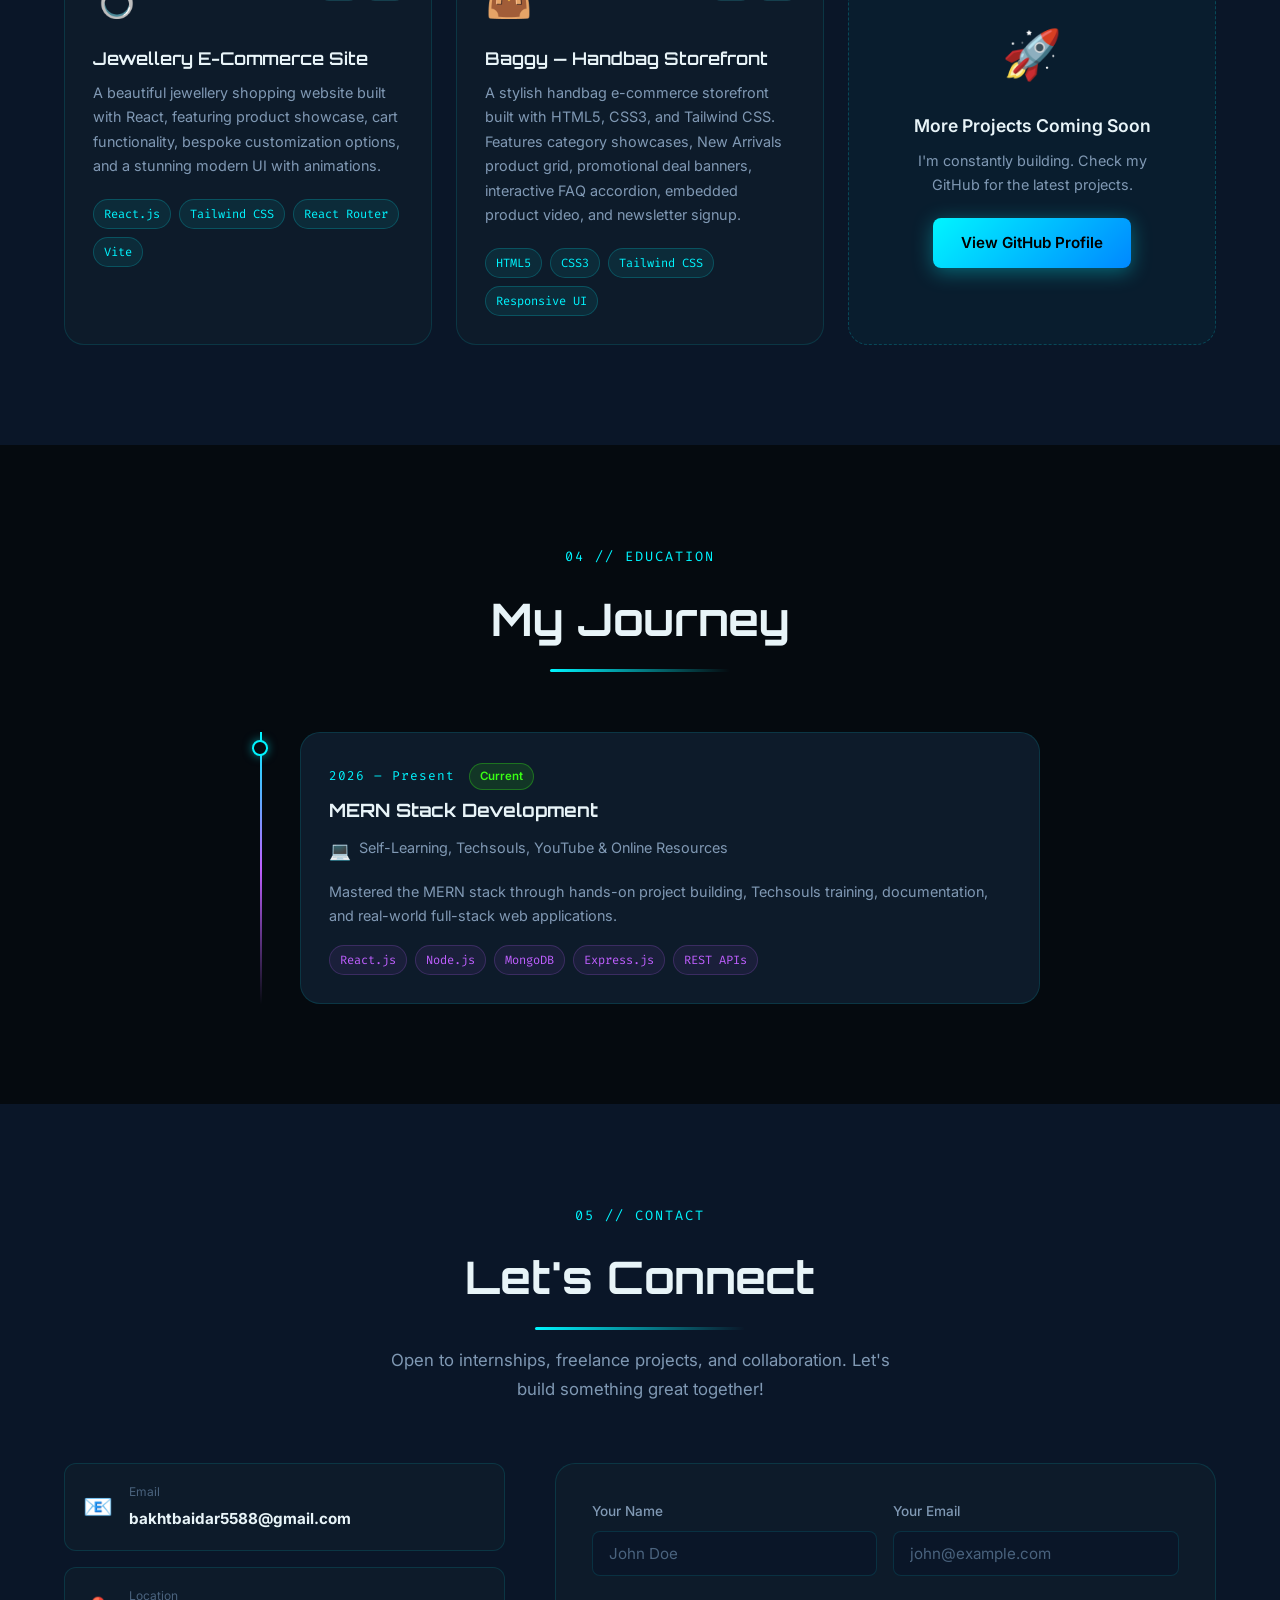
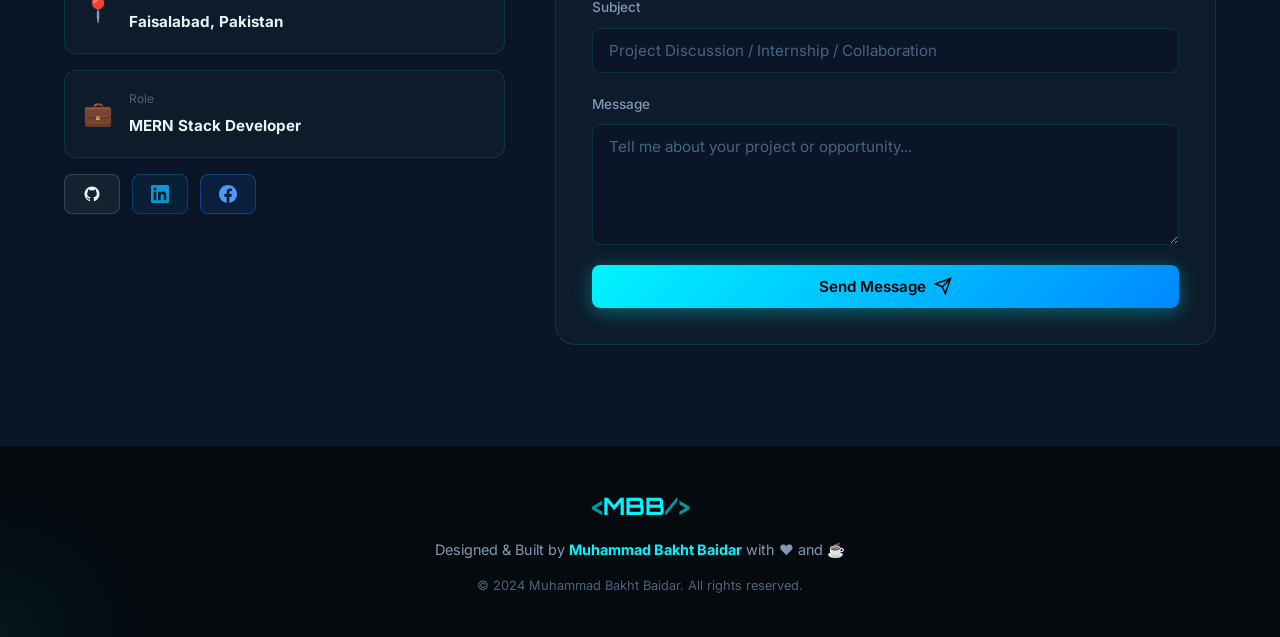
==== commit 47a0f7d9: "Remove Intermediate (FSC) timeline item from Education section" ====
--- a/index.html
+++ b/index.html
@@ -461,21 +461,6 @@
           </div>
         </div>
 
-        <div class="timeline-item">
-          <div class="timeline-dot"></div>
-          <div class="timeline-content">
-            <div class="timeline-year">2020 – 2022</div>
-            <h3 class="timeline-title">Intermediate (FSC)</h3>
-            <div class="timeline-school">
-              <span class="school-icon">🏫</span>
-              Board of Intermediate and Secondary Education
-            </div>
-            <p class="timeline-desc">
-              Completed intermediate education with a focus on science and computer studies, 
-              building the academic foundation for my journey into web and software development.
-            </p>
-          </div>
-        </div>
 
       </div>
     </div>
@@ -517,15 +502,12 @@
           <div class="social-links">
             <a href="https://github.com/bakhtbadshah1234567890-a11y" target="_blank" rel="noopener noreferrer" class="social-btn github" title="GitHub">
               <svg viewBox="0 0 24 24" fill="currentColor"><path d="M12 2C6.477 2 2 6.484 2 12.017c0 4.425 2.865 8.18 6.839 9.504.5.092.682-.217.682-.483 0-.237-.008-.868-.013-1.703-2.782.605-3.369-1.343-3.369-1.343-.454-1.158-1.11-1.466-1.11-1.466-.908-.62.069-.608.069-.608 1.003.07 1.531 1.032 1.531 1.032.892 1.53 2.341 1.088 2.91.832.092-.647.35-1.088.636-1.338-2.22-.253-4.555-1.113-4.555-4.951 0-1.093.39-1.988 1.029-2.688-.103-.253-.446-1.272.098-2.65 0 0 .84-.27 2.75 1.026A9.564 9.564 0 0112 6.844c.85.004 1.705.115 2.504.337 1.909-1.296 2.747-1.027 2.747-1.027.546 1.379.202 2.398.1 2.651.64.7 1.028 1.595 1.028 2.688 0 3.848-2.339 4.695-4.566 4.943.359.309.678.92.678 1.855 0 1.338-.012 2.419-.012 2.747 0 .268.18.58.688.482A10.019 10.019 0 0022 12.017C22 6.484 17.522 2 12 2z"/></svg>
-              GitHub
             </a>
             <a href="https://www.linkedin.com/in/muhammad-bakht-baidar-98aa57445/" target="_blank" rel="noopener noreferrer" class="social-btn linkedin" title="LinkedIn">
               <svg viewBox="0 0 24 24" fill="currentColor"><path d="M20.447 20.452h-3.554v-5.569c0-1.328-.027-3.037-1.852-3.037-1.853 0-2.136 1.445-2.136 2.939v5.667H9.351V9h3.414v1.561h.046c.477-.9 1.637-1.85 3.37-1.85 3.601 0 4.267 2.37 4.267 5.455v6.286zM5.337 7.433a2.062 2.062 0 01-2.063-2.065 2.064 2.064 0 112.063 2.065zm1.782 13.019H3.555V9h3.564v11.452zM22.225 0H1.771C.792 0 0 .774 0 1.729v20.542C0 23.227.792 24 1.771 24h20.451C23.2 24 24 23.227 24 22.271V1.729C24 .774 23.2 0 22.222 0h.003z"/></svg>
-              LinkedIn
             </a>
             <a href="https://www.facebook.com/profile.php?id=61596166529137" target="_blank" rel="noopener noreferrer" class="social-btn facebook" title="Facebook">
               <svg viewBox="0 0 24 24" fill="currentColor"><path d="M24 12.073c0-6.627-5.373-12-12-12s-12 5.373-12 12c0 5.99 4.388 10.954 10.125 11.854v-8.385H7.078v-3.47h3.047V9.43c0-3.007 1.792-4.669 4.533-4.669 1.312 0 2.686.235 2.686.235v2.953H15.83c-1.491 0-1.956.925-1.956 1.874v2.25h3.328l-.532 3.47h-2.796v8.385C19.612 23.027 24 18.062 24 12.073z"/></svg>
-              Facebook
             </a>
           </div>
         </div>
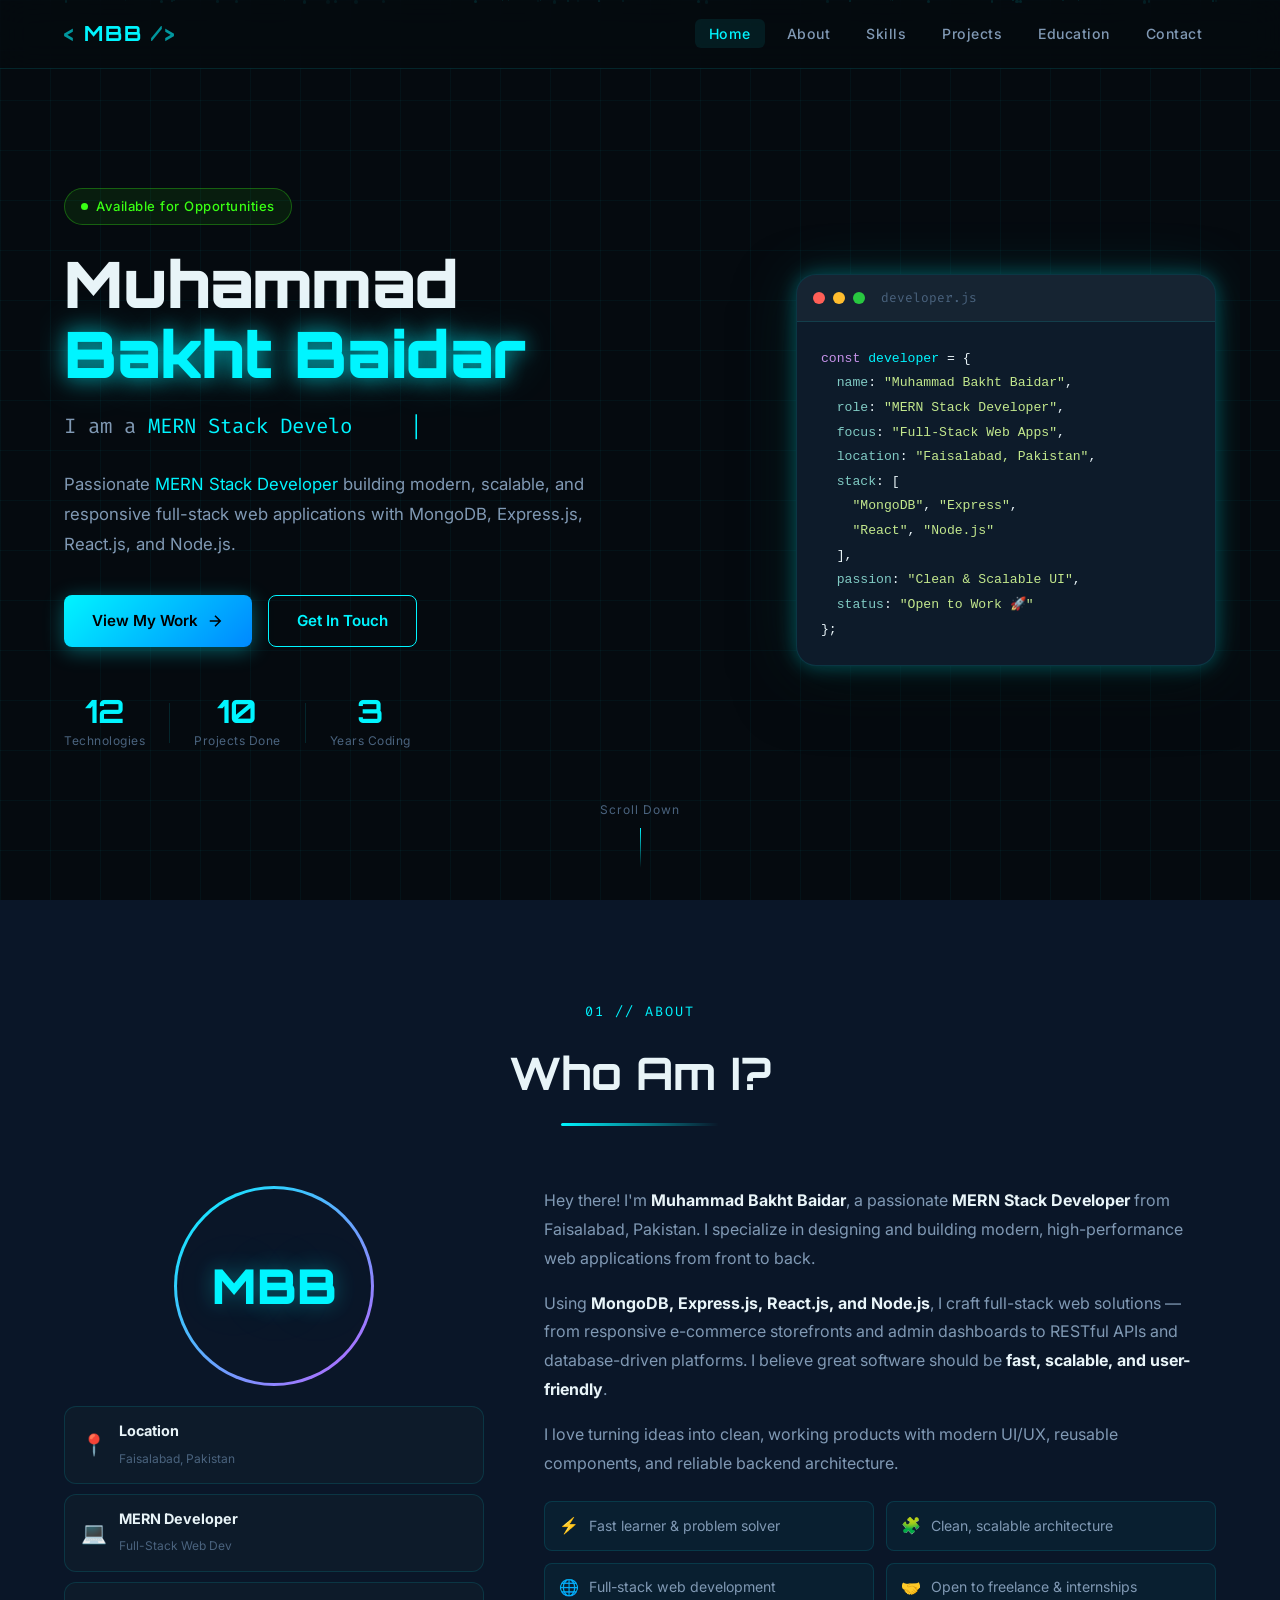
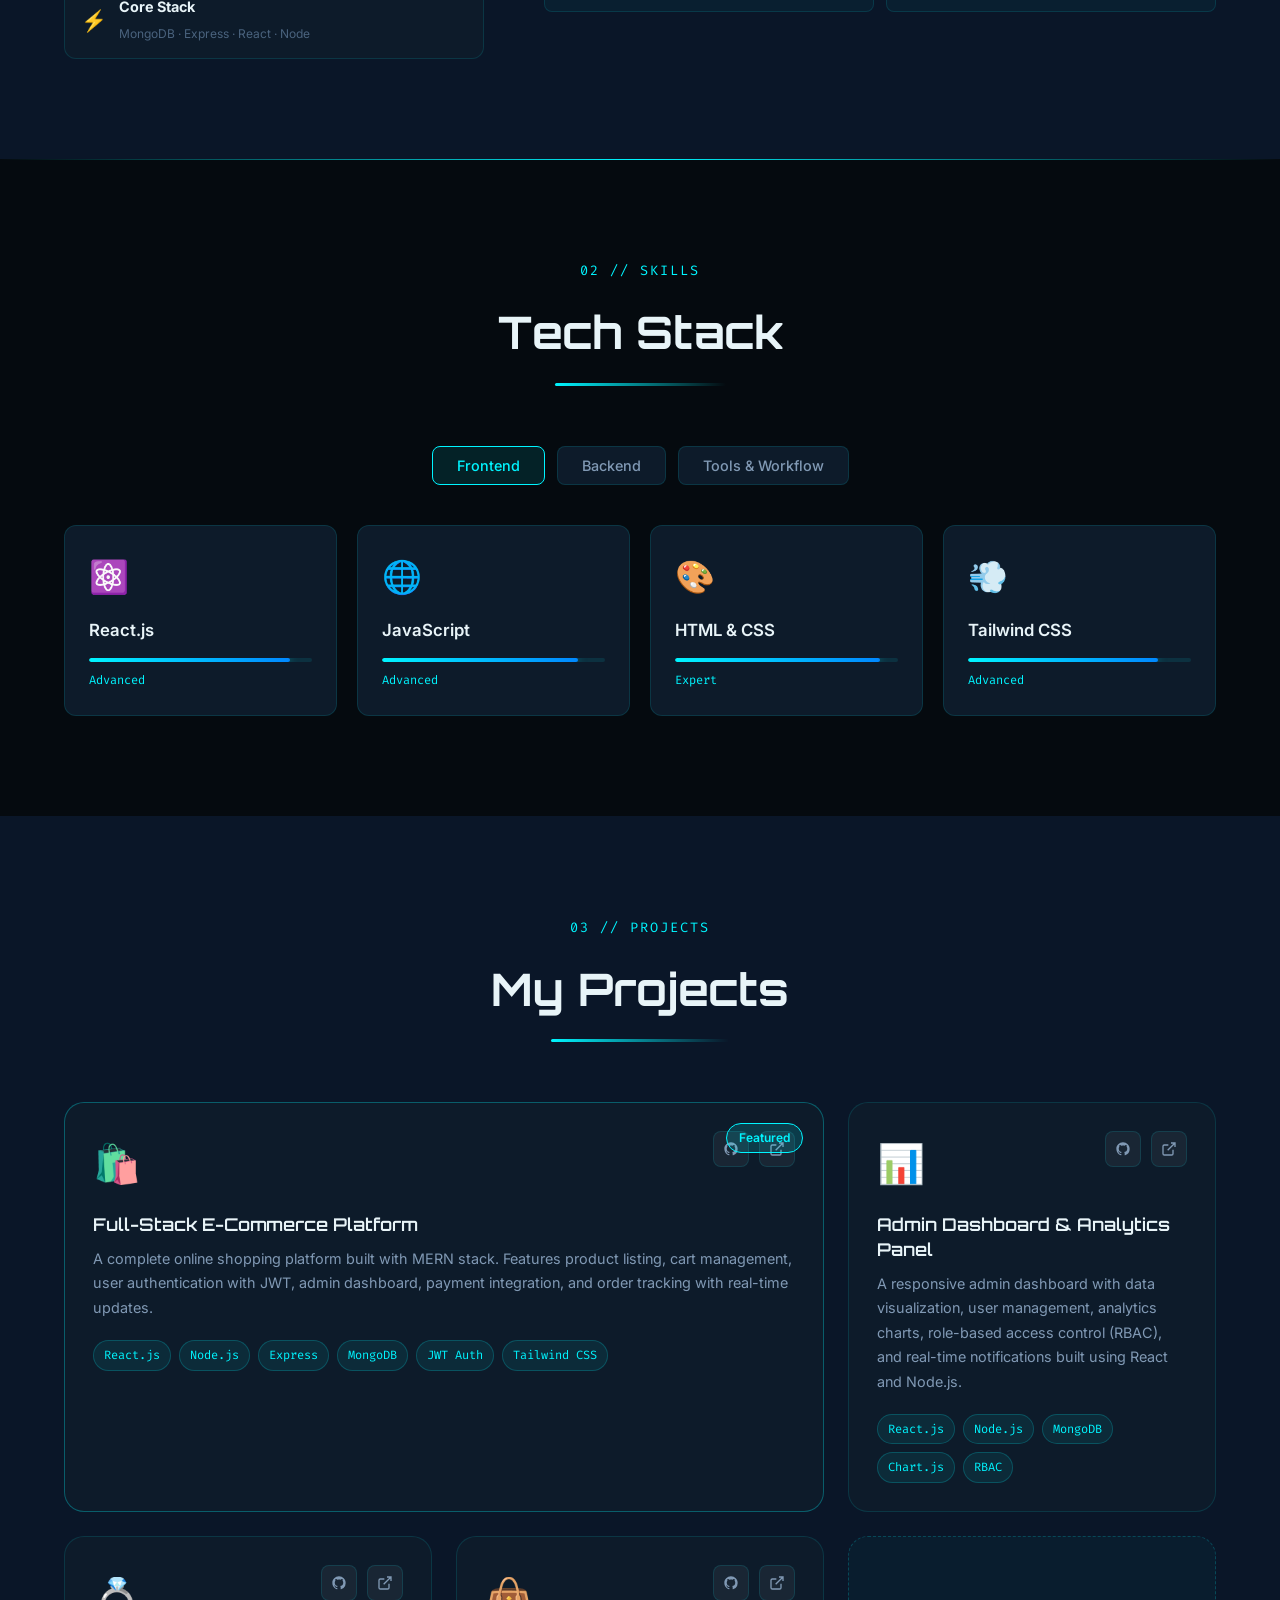
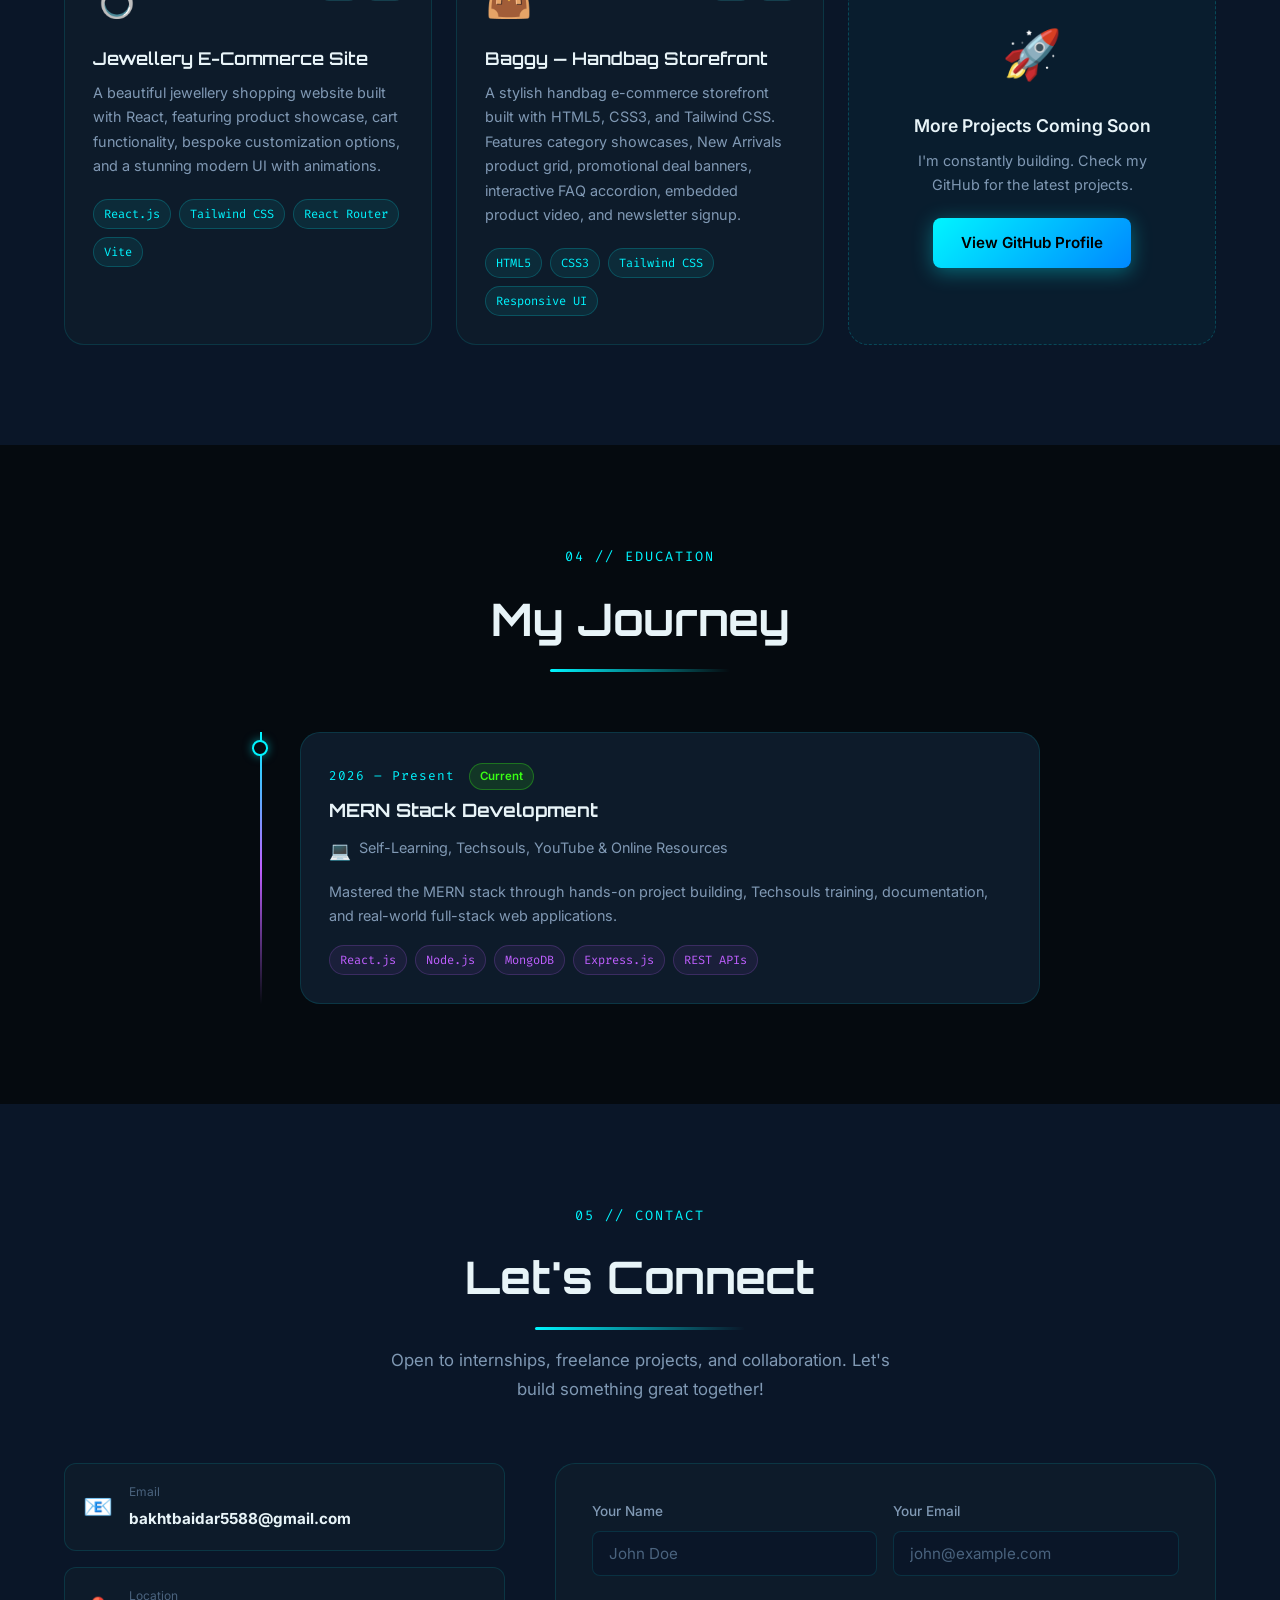
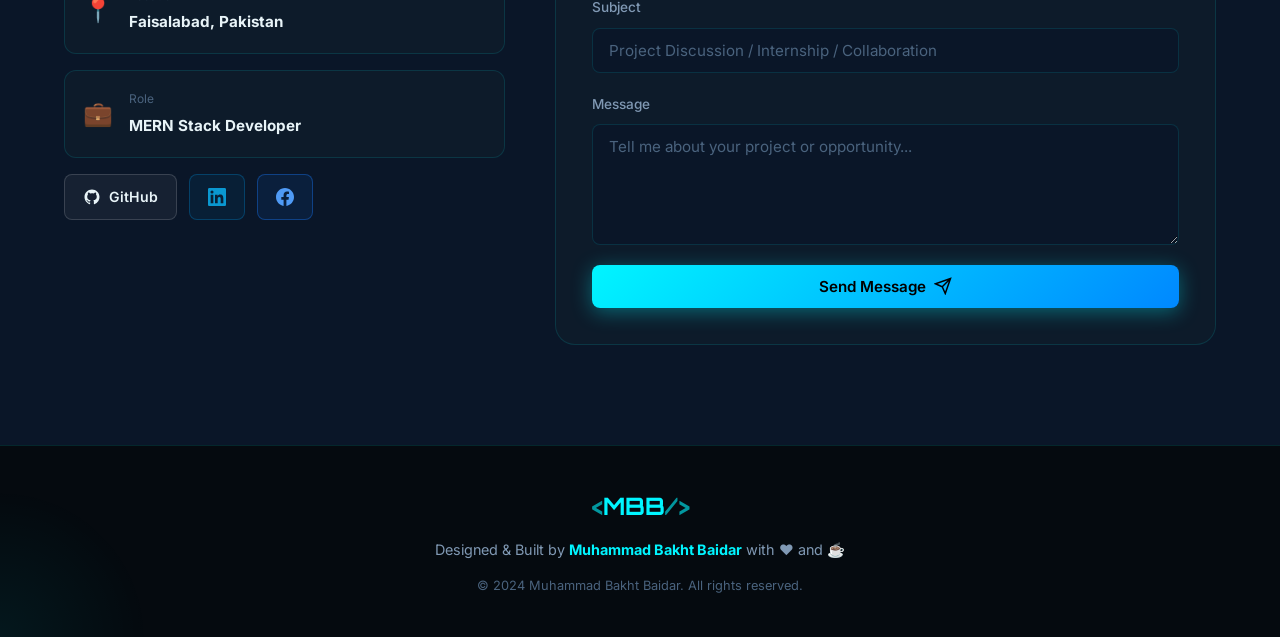
==== commit 32c1a106: "Connect contact form to Formspree endpoint mrpqbaqv" ====
--- a/index.html
+++ b/index.html
@@ -502,6 +502,7 @@
           <div class="social-links">
             <a href="https://github.com/bakhtbadshah1234567890-a11y" target="_blank" rel="noopener noreferrer" class="social-btn github" title="GitHub">
               <svg viewBox="0 0 24 24" fill="currentColor"><path d="M12 2C6.477 2 2 6.484 2 12.017c0 4.425 2.865 8.18 6.839 9.504.5.092.682-.217.682-.483 0-.237-.008-.868-.013-1.703-2.782.605-3.369-1.343-3.369-1.343-.454-1.158-1.11-1.466-1.11-1.466-.908-.62.069-.608.069-.608 1.003.07 1.531 1.032 1.531 1.032.892 1.53 2.341 1.088 2.91.832.092-.647.35-1.088.636-1.338-2.22-.253-4.555-1.113-4.555-4.951 0-1.093.39-1.988 1.029-2.688-.103-.253-.446-1.272.098-2.65 0 0 .84-.27 2.75 1.026A9.564 9.564 0 0112 6.844c.85.004 1.705.115 2.504.337 1.909-1.296 2.747-1.027 2.747-1.027.546 1.379.202 2.398.1 2.651.64.7 1.028 1.595 1.028 2.688 0 3.848-2.339 4.695-4.566 4.943.359.309.678.92.678 1.855 0 1.338-.012 2.419-.012 2.747 0 .268.18.58.688.482A10.019 10.019 0 0022 12.017C22 6.484 17.522 2 12 2z"/></svg>
+              GitHub
             </a>
             <a href="https://www.linkedin.com/in/muhammad-bakht-baidar-98aa57445/" target="_blank" rel="noopener noreferrer" class="social-btn linkedin" title="LinkedIn">
               <svg viewBox="0 0 24 24" fill="currentColor"><path d="M20.447 20.452h-3.554v-5.569c0-1.328-.027-3.037-1.852-3.037-1.853 0-2.136 1.445-2.136 2.939v5.667H9.351V9h3.414v1.561h.046c.477-.9 1.637-1.85 3.37-1.85 3.601 0 4.267 2.37 4.267 5.455v6.286zM5.337 7.433a2.062 2.062 0 01-2.063-2.065 2.064 2.064 0 112.063 2.065zm1.782 13.019H3.555V9h3.564v11.452zM22.225 0H1.771C.792 0 0 .774 0 1.729v20.542C0 23.227.792 24 1.771 24h20.451C23.2 24 24 23.227 24 22.271V1.729C24 .774 23.2 0 22.222 0h.003z"/></svg>
@@ -512,7 +513,7 @@
           </div>
         </div>
         <div class="contact-form-wrap">
-          <form class="contact-form" id="contactForm">
+          <form class="contact-form" id="contactForm" action="https://formspree.io/f/mrpqbaqv" method="POST">
             <div class="form-row">
               <div class="form-group">
                 <label for="name">Your Name</label>
@@ -520,12 +521,12 @@
               </div>
               <div class="form-group">
                 <label for="email">Your Email</label>
-                <input type="email" id="email" name="email" placeholder="john@example.com" required />
+                <input type="email" id="email" name="_replyto" placeholder="john@example.com" required />
               </div>
             </div>
             <div class="form-group">
               <label for="subject">Subject</label>
-              <input type="text" id="subject" name="subject" placeholder="Project Discussion / Internship / Collaboration" required />
+              <input type="text" id="subject" name="_subject" placeholder="Project Discussion / Internship / Collaboration" required />
             </div>
             <div class="form-group">
               <label for="message">Message</label>
